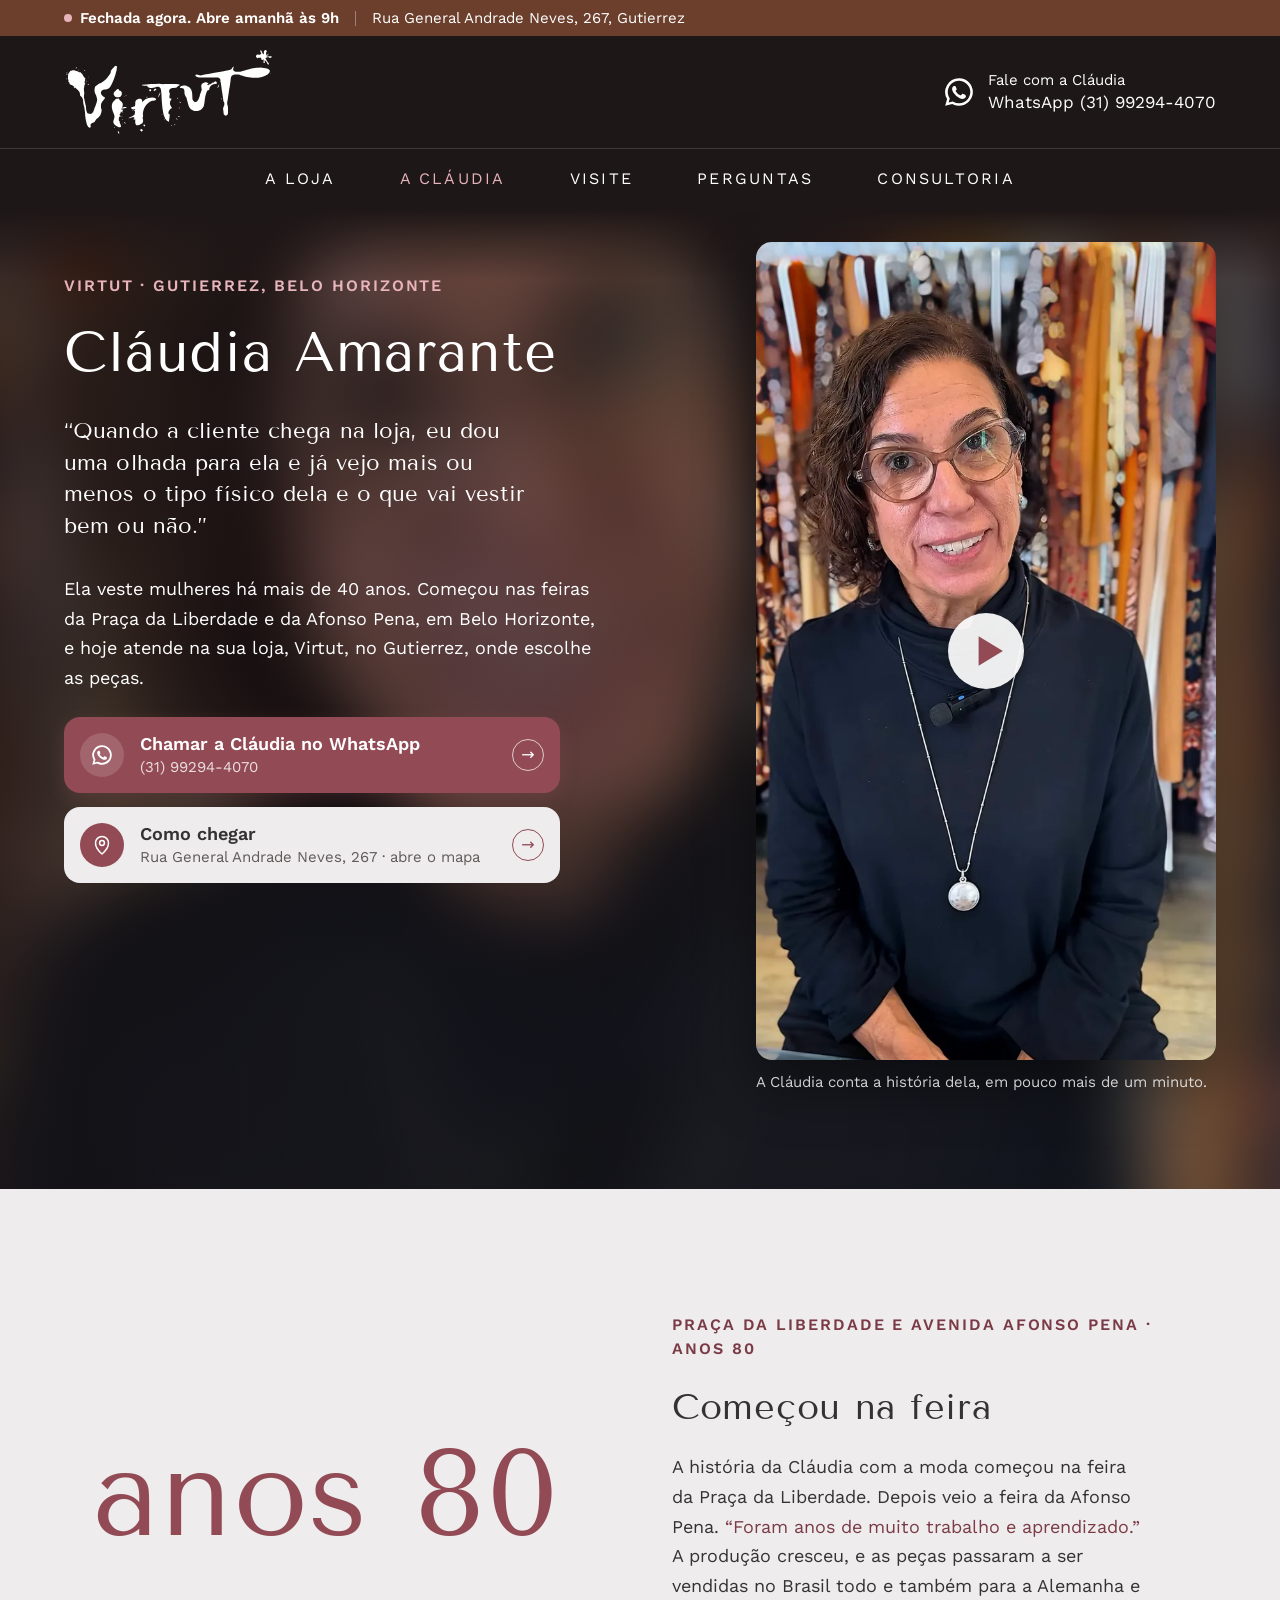
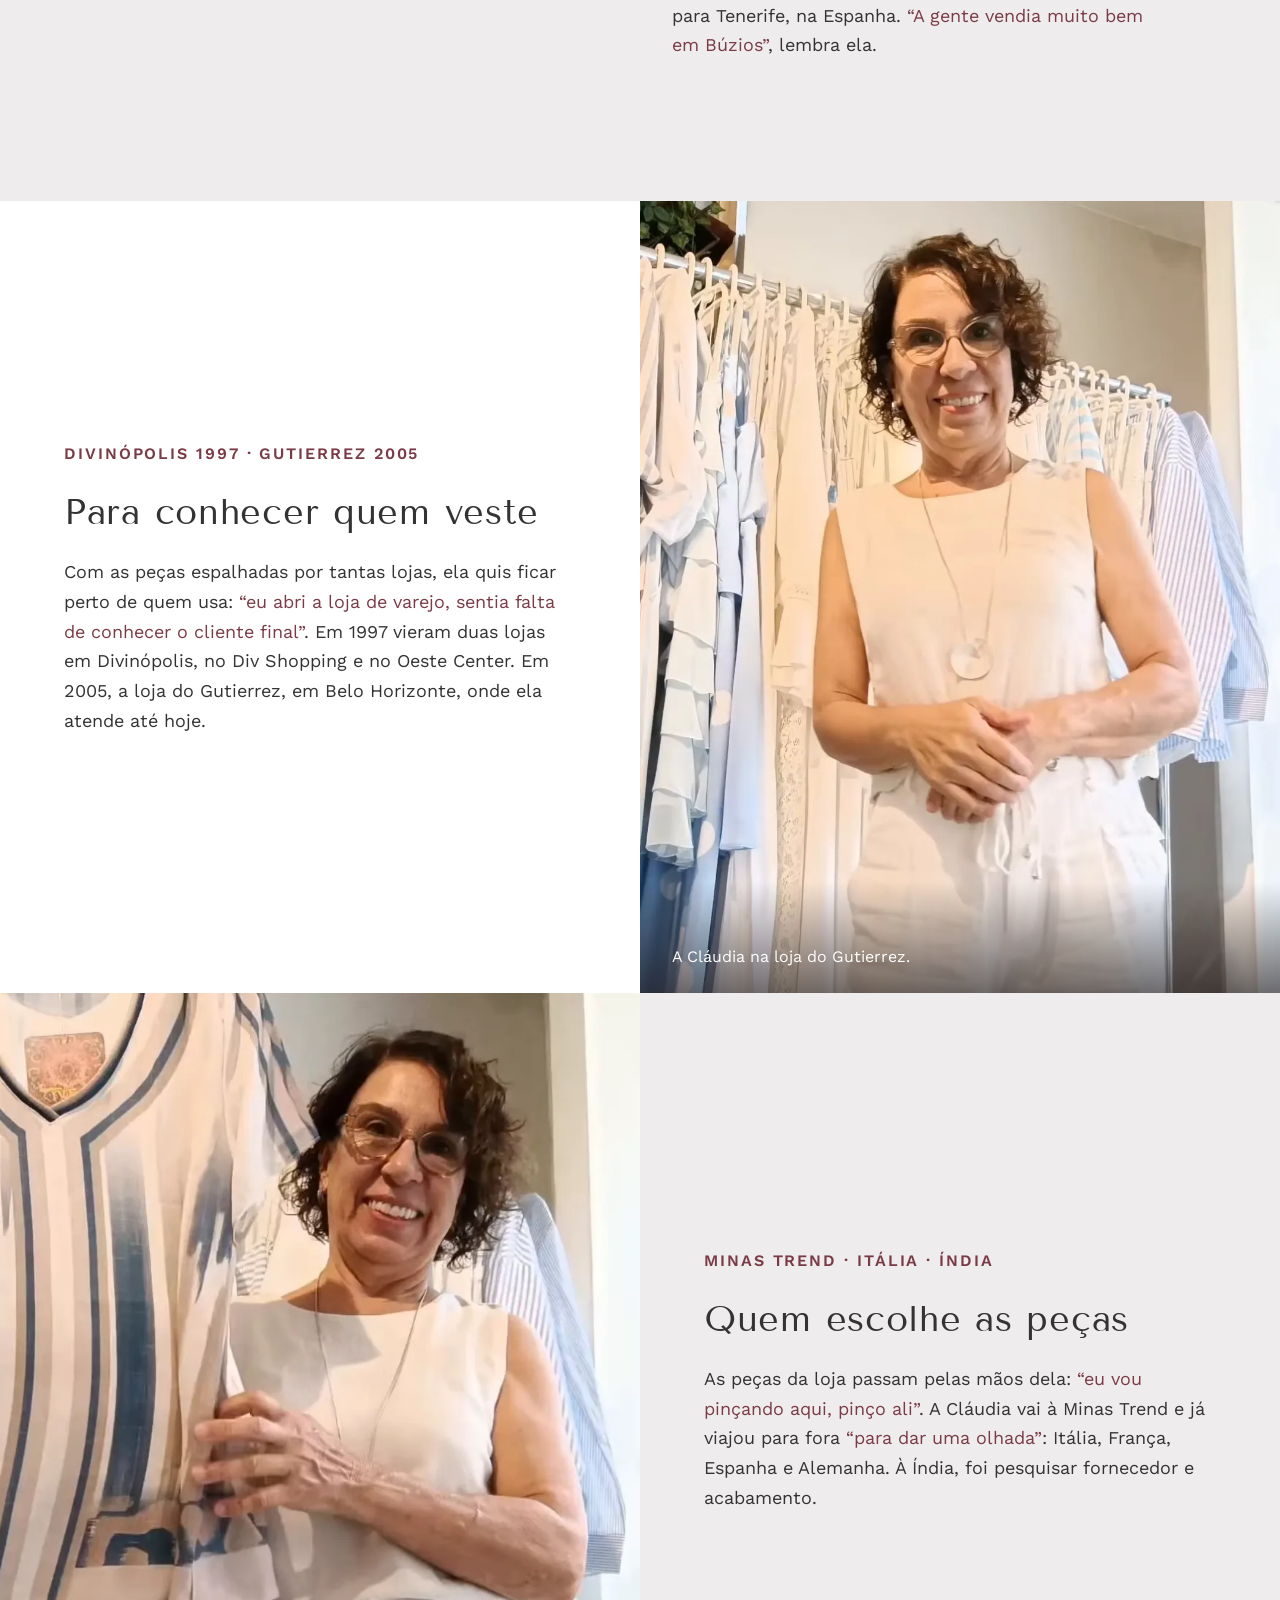
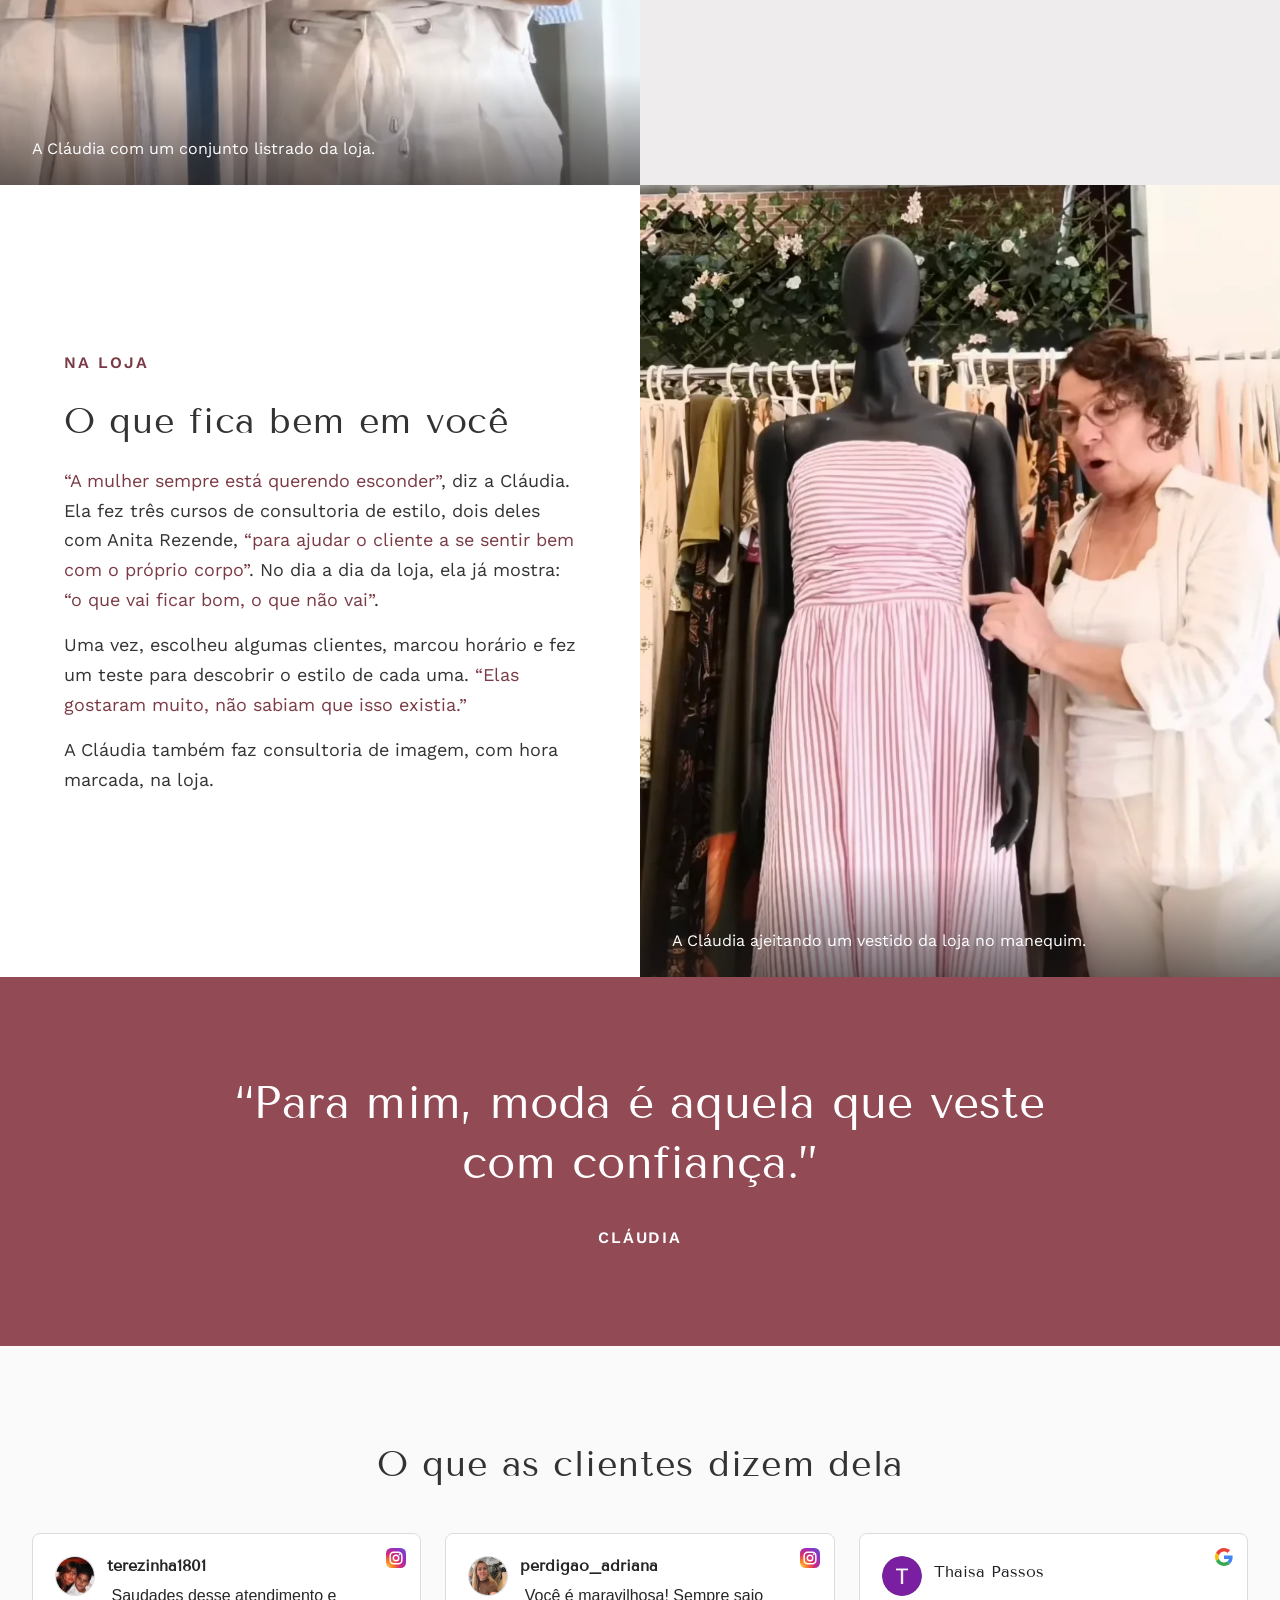
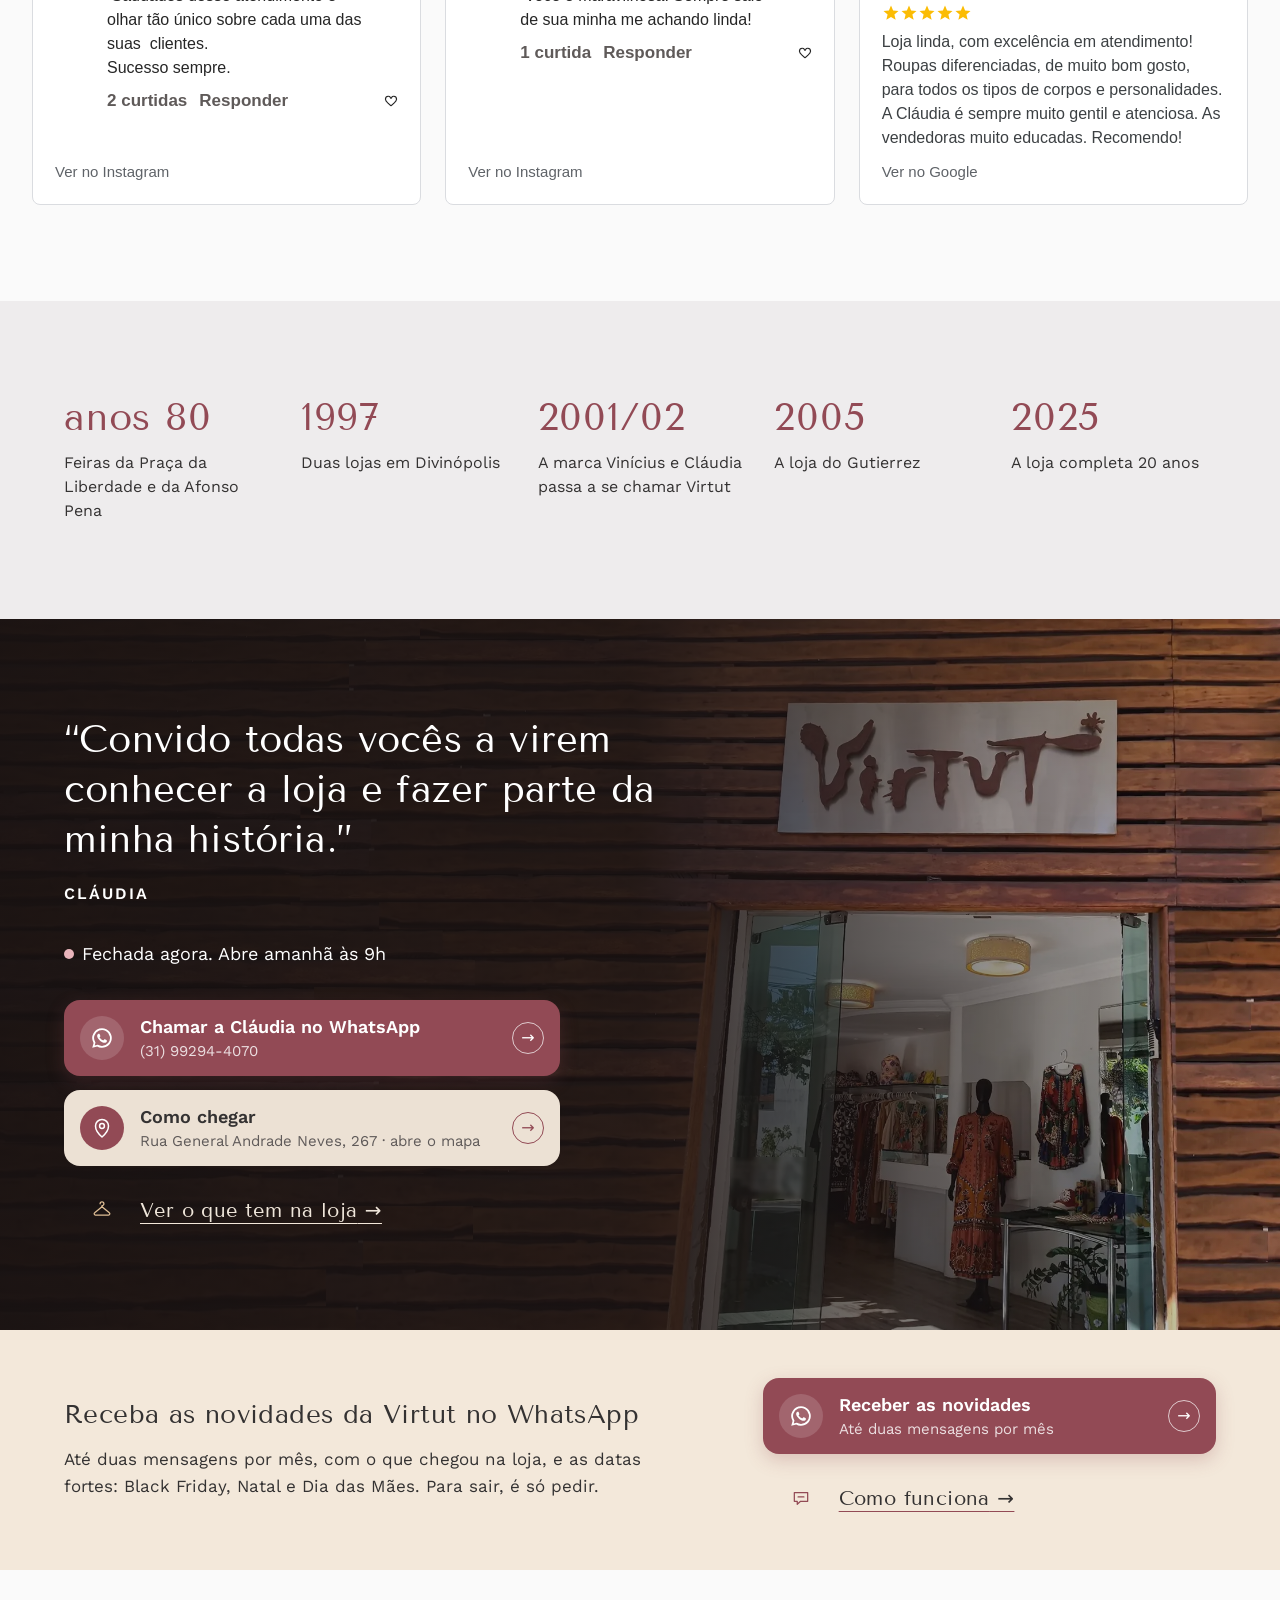
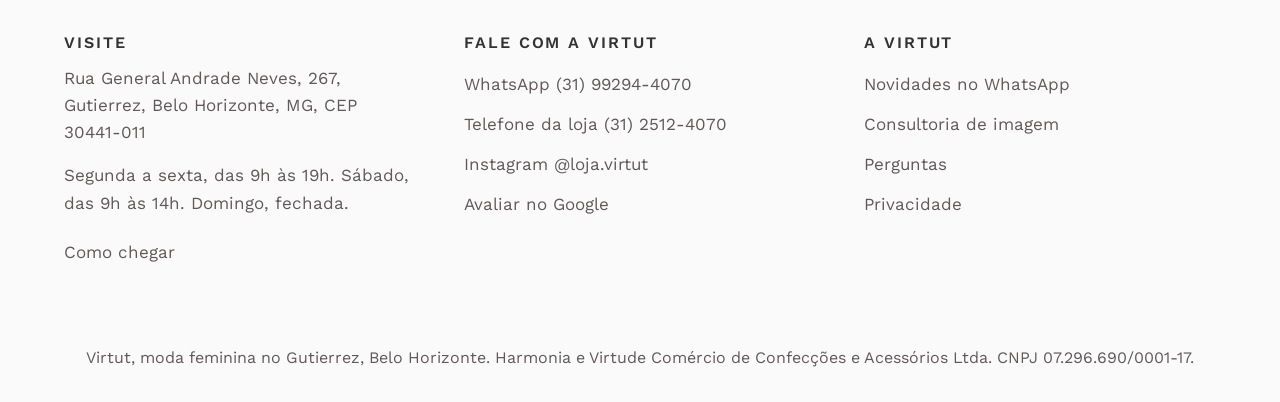
==== claudia/index.html @ 9cbf9e53 "Atualização do site 21/10/2026 14:57 fonte=ea2e5d0" ====
<!doctype html>
<html lang="pt-BR">
<head>
<meta charset="utf-8">
<meta name="viewport" content="width=device-width, initial-scale=1">
<title>Cláudia Amarante, moda e consultoria de estilo no Gutierrez, BH | Virtut</title>
<meta name="description" content="A trajetória da Cláudia Amarante: as feiras de rua de Belo Horizonte, as lojas abertas em Divinópolis em 1997 e a loja da Virtut no Gutierrez, em Belo Horizonte, desde 2005.">
<meta name="robots" content="noindex, nofollow">
<link rel="canonical" href="https://virtut.com.br/claudia/">
<meta property="og:type" content="website">
<meta property="og:locale" content="pt_BR">
<meta property="og:site_name" content="Virtut">
<meta property="og:title" content="Cláudia Amarante, moda e consultoria de estilo no Gutierrez, BH | Virtut">
<meta property="og:description" content="A trajetória da Cláudia Amarante: as feiras de rua de Belo Horizonte, as lojas abertas em Divinópolis em 1997 e a loja da Virtut no Gutierrez, em Belo Horizonte, desde 2005.">
<meta property="og:url" content="https://virtut.com.br/claudia/">
<meta property="og:image" content="https://virtut.com.br/assets/img/entrada-virtut-gutierrez-1200.webp">
<meta name="theme-color" content="#FFFFFF">
<link rel="icon" href="../assets/img/favicon.svg" type="image/svg+xml">
<link rel="preload" href="../assets/fontes/worksans-latin.woff2" as="font" type="font/woff2" crossorigin>
<link rel="preload" href="../assets/fontes/tenorsans-latin.woff2" as="font" type="font/woff2" crossorigin>
<link rel="stylesheet" href="../assets/css/fontes.css?v=4c5b93b5">
<link rel="stylesheet" href="../assets/css/site.css?v=7816d41f">
<script type="application/ld+json">
{
 "@context": "https://schema.org",
 "@graph": [
  {
   "@type": "ClothingStore",
   "@id": "https://virtut.com.br/#loja",
   "name": "Virtut",
   "url": "https://virtut.com.br/"
  },
  {
   "@type": "Person",
   "@id": "https://virtut.com.br/#claudia",
   "name": "Cláudia Amarante",
   "jobTitle": "Consultora de imagem",
   "worksFor": {
    "@id": "https://virtut.com.br/#loja"
   },
   "knowsAbout": [
    "moda feminina",
    "consultoria de imagem"
   ],
   "image": "https://virtut.com.br/assets/img/claudia-amarante-na-loja.webp",
   "sameAs": [
    "https://www.instagram.com/loja.virtut/"
   ],
   "url": "https://virtut.com.br/claudia/"
  }
 ]
}
</script>
</head>
<body data-pagina="claudia" class="topo-unico topo-escuro">
<header class="topo">
  <div class="topo-faixa"><div class="envolve topo-faixa-in"><span class="tf-status" data-aberta>Aberta agora</span><span class="tf-rua">Rua General Andrade Neves, 267, Gutierrez</span></div></div>
  <div class="envolve topo-linha">
    <a class="marca" href="../" aria-label="Virtut, página inicial"><img src="../assets/img/virtut-logo-preto.svg" alt="Virtut" width="210" height="70"></a>
    <a class="topo-contato" data-wa="Olá Cláudia, li a sua história no site e quero conhecer a Virtut." href="https://wa.me/5531992944070?text=Ol%C3%A1%20Cl%C3%A1udia%2C%20li%20a%20sua%20hist%C3%B3ria%20no%20site%20e%20quero%20conhecer%20a%20Virtut."><svg viewBox="0 0 32 32" aria-hidden="true"><path fill="currentColor" d="M16 3a13 13 0 0 0-11.2 19.6L3 29l6.6-1.7A13 13 0 1 0 16 3Zm0 23.6a10.6 10.6 0 0 1-5.4-1.5l-.4-.2-3.9 1 1-3.8-.2-.4A10.6 10.6 0 1 1 16 26.6Zm5.8-7.9c-.3-.2-1.9-.9-2.2-1s-.5-.2-.7.2-.8 1-1 1.2-.4.2-.7 0a8.7 8.7 0 0 1-4.3-3.8c-.3-.6.3-.5.9-1.6.1-.2 0-.4 0-.5l-1-2.4c-.3-.6-.5-.5-.7-.5h-.6a1.2 1.2 0 0 0-.9.4 3.6 3.6 0 0 0-1.1 2.7 6.3 6.3 0 0 0 1.3 3.3 14.4 14.4 0 0 0 5.5 4.9c2 .9 2.8 1 3.9.8a3.3 3.3 0 0 0 2.1-1.5 2.7 2.7 0 0 0 .2-1.5c-.1-.2-.3-.3-.6-.4Z"/></svg><span><small>Fale com a Cláudia</small><strong>WhatsApp (31) 99294-4070</strong></span></a>
    <button class="menu-botao" type="button" data-menu aria-expanded="false" aria-controls="menu"><span class="mb-icone" aria-hidden="true"></span><span class="mb-menu">Menu</span></button>
  </div>
  <nav class="nav" id="menu" aria-label="Principal">
    <ul>
      <li><a href="../loja/">A loja</a></li>
        <li><a href="../claudia/" aria-current="page">A Cláudia</a></li>
        <li><a href="../visite/">Visite</a></li>
        <li><a href="../perguntas/">Perguntas</a></li>
        <li><a href="../consultoria/">Consultoria</a></li>
    </ul>
  </nav>
</header>
<main id="conteudo">
<section class="abre abre-b abre-escura-video" style="--poster:url(../img/claudia-amarante-video-poster.webp)"><div class="envolve abre-b-grade">
  <div class="b-cab">
    <p class="rotulo">Virtut · Gutierrez, Belo Horizonte</p>
    <h1>Cláudia Amarante</h1>
    <blockquote class="cit"><p>“Quando a cliente chega na loja, eu dou uma olhada para ela e já vejo mais ou menos o tipo físico dela e o que vai vestir bem ou não.”</p></blockquote>
  </div>
  <figure class="b-video">
    <div class="b-vwrap"><video controls playsinline preload="none" poster="../assets/img/claudia-amarante-video-poster.webp" aria-label="A Cláudia conta a história dela">
      <source src="../assets/img/claudia-amarante-video.mp4" type="video/mp4">
    </video><button class="b-play" type="button" aria-label="Assistir ao vídeo"><svg viewBox="0 0 72 72" aria-hidden="true"><circle cx="36" cy="36" r="36" fill="#FFFFFF" fill-opacity=".92"/><path d="M29 22v28l23-14z" fill="#924A55"/></svg></button></div>
    <figcaption>A Cláudia conta a história dela, em pouco mais de um minuto.</figcaption>
  </figure>
  <div class="b-corpo">
    <p>Ela veste mulheres há mais de 40 anos. Começou nas feiras da Praça da Liberdade e da Afonso Pena, em Belo Horizonte, e hoje atende na sua loja, Virtut, no Gutierrez, onde escolhe as peças.</p>
    <div class="botoes"><a class="acao-1 so-notebook" data-wa="Olá Cláudia, li a sua história no site e quero conhecer a Virtut." href="https://wa.me/5531992944070?text=Ol%C3%A1%20Cl%C3%A1udia%2C%20li%20a%20sua%20hist%C3%B3ria%20no%20site%20e%20quero%20conhecer%20a%20Virtut."><span class="acao-ic"><svg class="ic-wa" width="24" height="24" viewBox="0 0 32 32" aria-hidden="true"><path fill="currentColor" d="M16 3a13 13 0 0 0-11.2 19.6L3 29l6.6-1.7A13 13 0 1 0 16 3Zm0 23.6a10.6 10.6 0 0 1-5.4-1.5l-.4-.2-3.9 1 1-3.8-.2-.4A10.6 10.6 0 1 1 16 26.6Zm5.8-7.9c-.3-.2-1.9-.9-2.2-1s-.5-.2-.7.2-.8 1-1 1.2-.4.2-.7 0a8.7 8.7 0 0 1-4.3-3.8c-.3-.6.3-.5.9-1.6.1-.2 0-.4 0-.5l-1-2.4c-.3-.6-.5-.5-.7-.5h-.6a1.2 1.2 0 0 0-.9.4 3.6 3.6 0 0 0-1.1 2.7 6.3 6.3 0 0 0 1.3 3.3 14.4 14.4 0 0 0 5.5 4.9c2 .9 2.8 1 3.9.8a3.3 3.3 0 0 0 2.1-1.5 2.7 2.7 0 0 0 .2-1.5c-.1-.2-.3-.3-.6-.4Z"/></svg></span><span class="acao-txt"><strong>Chamar a Cláudia no WhatsApp</strong><span>(31) 99294-4070</span></span><span class="acao-seta" aria-hidden="true">→</span></a><a class="acao-2 " href="https://www.google.com/maps/dir/?api=1&destination=Virtut%2C%20Rua%20General%20Andrade%20Neves%2C%20267%2C%20Gutierrez%2C%20Belo%20Horizonte&destination_place_id=ChIJEZ4xlXKXpgARcglzFDddNpg" data-rota><span class="acao-ic"><svg viewBox="0 0 24 24" width="24" height="24" fill="none" stroke="currentColor" stroke-width="1.5" stroke-linecap="round" stroke-linejoin="round" aria-hidden="true"><path d="M12 21s-6.5-5.6-6.5-11a6.5 6.5 0 0 1 13 0c0 5.4-6.5 11-6.5 11z"/><circle cx="12" cy="10" r="2.4"/></svg></span><span class="acao-txt"><strong>Como chegar</strong><span>Rua General Andrade Neves, 267 · abre o mapa</span></span><span class="acao-seta" aria-hidden="true">→</span></a></div>
  </div>
</div></section>
<section class="feira" aria-labelledby="feira-t"><div class="feira-in">
  <p class="feira-anos" aria-hidden="true">anos 80</p>
  <div class="cap-in"><p class="rotulo">Praça da Liberdade e Avenida Afonso Pena · anos 80</p><h2 id="feira-t">Começou na feira</h2><p>A história da Cláudia com a moda começou na feira da Praça da Liberdade. Depois veio a feira da Afonso Pena. <em>“Foram anos de muito trabalho e aprendizado.”</em> A produção cresceu, e as peças passaram a ser vendidas no Brasil todo e também para a Alemanha e para Tenerife, na Espanha. <em>“A gente vendia muito bem em Búzios”</em>, lembra ela.</p></div>
</div></section>
<section class="cap cap-dir f-branco" aria-label="Para conhecer quem veste"><figure class="foto "><img src="../assets/img/claudia-amarante-na-loja.webp" alt="A Cláudia, de regata e calça de linho brancas, sorrindo entre as araras da loja" width="1080" height="1350" loading="lazy"><figcaption>A Cláudia na loja do Gutierrez.</figcaption></figure><div class="cap-txt"><div class="cap-in"><p class="rotulo">Divinópolis 1997 · Gutierrez 2005</p><h2>Para conhecer quem veste</h2><p>Com as peças espalhadas por tantas lojas, ela quis ficar perto de quem usa: <em>“eu abri a loja de varejo, sentia falta de conhecer o cliente final”</em>. Em 1997 vieram duas lojas em Divinópolis, no Div Shopping e no Oeste Center. Em 2005, a loja do Gutierrez, em Belo Horizonte, onde ela atende até hoje.</p></div></div></section>
<section class="cap cap-esq f-linho" aria-label="Quem escolhe as peças"><figure class="foto "><img src="../assets/img/claudia-amarante-pecas.webp" alt="A Cláudia ao lado de um conjunto listrado azul e branco da loja" width="1080" height="1350" loading="lazy"><figcaption>A Cláudia com um conjunto listrado da loja.</figcaption></figure><div class="cap-txt"><div class="cap-in"><p class="rotulo">Minas Trend · Itália · Índia</p><h2>Quem escolhe as peças</h2><p>As peças da loja passam pelas mãos dela: <em>“eu vou pinçando aqui, pinço ali”</em>. A Cláudia vai à Minas Trend e já viajou para fora <em>“para dar uma olhada”</em>: Itália, França, Espanha e Alemanha. À Índia, foi pesquisar fornecedor e acabamento.</p></div></div></section>
<section class="cap cap-dir f-branco" aria-label="O que fica bem em você"><figure class="foto "><img src="../assets/img/claudia-amarante-maos-vestido.webp" alt="A Cláudia ajeitando um vestido listrado rosa e branco em um manequim preto" width="1080" height="1350" loading="lazy"><figcaption>A Cláudia ajeitando um vestido da loja no manequim.</figcaption></figure>
  <div class="cap-txt"><div class="cap-in"><p class="rotulo">Na loja</p><h2>O que fica bem em você</h2><p><em>“A mulher sempre está querendo esconder”</em>, diz a Cláudia. Ela fez três cursos de consultoria de estilo, dois deles com Anita Rezende, <em>“para ajudar o cliente a se sentir bem com o próprio corpo”</em>. No dia a dia da loja, ela já mostra: <em>“o que vai ficar bom, o que não vai”</em>.</p><p>Uma vez, escolheu algumas clientes, marcou horário e fez um teste para descobrir o estilo de cada uma. <em>“Elas gostaram muito, não sabiam que isso existia.”</em></p><p>A Cláudia também faz consultoria de imagem, com hora marcada, na loja.</p></div></div></section>
<section class="respiro" aria-label="Citação da Cláudia"><blockquote><p>“Para mim, moda é aquela que veste com confiança.”</p><cite>Cláudia</cite></blockquote></section>
<section class="clientes" aria-labelledby="cli-t"><div class="envolve"><h2 id="cli-t">O que as clientes dizem dela</h2><div class="cartoes3"><article class="cartao-ig"><svg class="ig-logo" viewBox="0 0 24 24" aria-hidden="true"><defs><radialGradient id="ig-grad" gradientUnits="userSpaceOnUse" cx="0" cy="24" r="34"><stop offset="0" stop-color="#feda75"/><stop offset=".25" stop-color="#fa7e1e"/><stop offset=".5" stop-color="#d62976"/><stop offset=".75" stop-color="#962fbf"/><stop offset="1" stop-color="#4f5bd5"/></radialGradient></defs><rect width="24" height="24" rx="6.5" fill="url(#ig-grad)"/><g fill="none" stroke="#fff" stroke-width="1.8"><rect x="5" y="5" width="14" height="14" rx="4.2"/><circle cx="12" cy="12" r="3.3"/></g><circle cx="16.4" cy="7.6" r="1.05" fill="#fff"/></svg><div class="ig-linha"><img class="ig-avatar" src="../assets/img/comentarios/terezinha1801.webp" alt="" width="32" height="32" loading="lazy"><div class="ig-corpo"><p class="ig-texto"><strong>terezinha1801</strong> Saudades desse atendimento e olhar tão único sobre cada uma das suas  clientes.
Sucesso sempre.</p><p class="ig-acoes"><span>2 curtidas</span><span>Responder</span><svg class="ig-coracao" viewBox="0 0 24 24" aria-hidden="true" fill="none" stroke="#262626" stroke-width="2"><path d="M16.792 3.904A4.989 4.989 0 0 1 21.5 9.122c0 3.072-2.652 4.959-5.197 7.222-2.512 2.243-3.865 3.469-4.303 3.652-.438-.183-1.791-1.409-4.303-3.652C5.152 14.08 2.5 12.193 2.5 9.122a4.989 4.989 0 0 1 4.708-5.218 4.21 4.21 0 0 1 3.675 1.941c.84 1.175.98 1.763 1.12 1.763s.278-.588 1.11-1.766a4.17 4.17 0 0 1 3.679-1.938Z"/></svg></p></div></div><a class="ver-instagram" href="https://www.instagram.com/p/DOljWy3ACSh/" target="_blank" rel="noopener">Ver no Instagram</a></article><article class="cartao-ig"><svg class="ig-logo" viewBox="0 0 24 24" aria-hidden="true"><defs><radialGradient id="ig-grad" gradientUnits="userSpaceOnUse" cx="0" cy="24" r="34"><stop offset="0" stop-color="#feda75"/><stop offset=".25" stop-color="#fa7e1e"/><stop offset=".5" stop-color="#d62976"/><stop offset=".75" stop-color="#962fbf"/><stop offset="1" stop-color="#4f5bd5"/></radialGradient></defs><rect width="24" height="24" rx="6.5" fill="url(#ig-grad)"/><g fill="none" stroke="#fff" stroke-width="1.8"><rect x="5" y="5" width="14" height="14" rx="4.2"/><circle cx="12" cy="12" r="3.3"/></g><circle cx="16.4" cy="7.6" r="1.05" fill="#fff"/></svg><div class="ig-linha"><img class="ig-avatar" src="../assets/img/comentarios/perdigao_adriana.webp" alt="" width="32" height="32" loading="lazy"><div class="ig-corpo"><p class="ig-texto"><strong>perdigao_adriana</strong> Você é maravilhosa! Sempre saio de sua minha me achando linda!</p><p class="ig-acoes"><span>1 curtida</span><span>Responder</span><svg class="ig-coracao" viewBox="0 0 24 24" aria-hidden="true" fill="none" stroke="#262626" stroke-width="2"><path d="M16.792 3.904A4.989 4.989 0 0 1 21.5 9.122c0 3.072-2.652 4.959-5.197 7.222-2.512 2.243-3.865 3.469-4.303 3.652-.438-.183-1.791-1.409-4.303-3.652C5.152 14.08 2.5 12.193 2.5 9.122a4.989 4.989 0 0 1 4.708-5.218 4.21 4.21 0 0 1 3.675 1.941c.84 1.175.98 1.763 1.12 1.763s.278-.588 1.11-1.766a4.17 4.17 0 0 1 3.679-1.938Z"/></svg></p></div></div><a class="ver-instagram" href="https://www.instagram.com/p/DKCX8OyA_L6/" target="_blank" rel="noopener">Ver no Instagram</a></article><article class="cartao-google"><header><img class="avatar" src="../assets/img/avaliacoes/thaisa-passos.webp" alt="" width="40" height="40" loading="lazy"><strong>Thaisa Passos</strong><svg class="g-logo" viewBox="0 0 48 48" aria-hidden="true"><path fill="#EA4335" d="M24 9.5c3.54 0 6.71 1.22 9.21 3.6l6.85-6.85C35.9 2.38 30.47 0 24 0 14.62 0 6.51 5.38 2.56 13.22l7.98 6.19C12.43 13.72 17.74 9.5 24 9.5z"/><path fill="#4285F4" d="M46.98 24.55c0-1.57-.15-3.09-.38-4.55H24v9.02h12.94c-.58 2.96-2.26 5.48-4.78 7.18l7.73 6c4.51-4.18 7.09-10.36 7.09-17.65z"/><path fill="#FBBC05" d="M10.53 28.59c-.48-1.45-.76-2.99-.76-4.59s.27-3.14.76-4.59l-7.98-6.19C.92 16.46 0 20.12 0 24c0 3.88.92 7.54 2.56 10.78l7.97-6.19z"/><path fill="#34A853" d="M24 48c6.48 0 11.93-2.13 15.89-5.81l-7.73-6c-2.15 1.45-4.92 2.3-8.16 2.3-6.26 0-11.57-4.22-13.47-9.91l-7.98 6.19C6.51 42.62 14.62 48 24 48z"/></svg></header><span class="estrelas" role="img" aria-label="5 estrelas"><span class="estrela"><svg viewBox="0 0 24 24" aria-hidden="true"><path d="M12 17.27 18.18 21l-1.64-7.03L22 9.24l-7.19-.61L12 2 9.19 8.63 2 9.24l5.46 4.73L5.82 21z"/></svg></span><span class="estrela"><svg viewBox="0 0 24 24" aria-hidden="true"><path d="M12 17.27 18.18 21l-1.64-7.03L22 9.24l-7.19-.61L12 2 9.19 8.63 2 9.24l5.46 4.73L5.82 21z"/></svg></span><span class="estrela"><svg viewBox="0 0 24 24" aria-hidden="true"><path d="M12 17.27 18.18 21l-1.64-7.03L22 9.24l-7.19-.61L12 2 9.19 8.63 2 9.24l5.46 4.73L5.82 21z"/></svg></span><span class="estrela"><svg viewBox="0 0 24 24" aria-hidden="true"><path d="M12 17.27 18.18 21l-1.64-7.03L22 9.24l-7.19-.61L12 2 9.19 8.63 2 9.24l5.46 4.73L5.82 21z"/></svg></span><span class="estrela"><svg viewBox="0 0 24 24" aria-hidden="true"><path d="M12 17.27 18.18 21l-1.64-7.03L22 9.24l-7.19-.61L12 2 9.19 8.63 2 9.24l5.46 4.73L5.82 21z"/></svg></span></span><p class="aval-texto">Loja linda, com excelência em atendimento!  Roupas diferenciadas, de muito bom gosto, para todos os tipos de corpos e personalidades. A Cláudia é sempre muito gentil e atenciosa. As vendedoras muito educadas. Recomendo!</p><a class="ver-google" href="https://maps.google.com/?cid=10968056433655089522">Ver no Google</a></article></div></div></section>
<section class="datas-sec" aria-label="Datas da trajetória"><div class="envolve"><ol class="datas"><li><span class="ano">anos 80</span><p>Feiras da Praça da Liberdade e da Afonso Pena</p></li><li><span class="ano">1997</span><p>Duas lojas em Divinópolis</p></li><li><span class="ano">2001/02</span><p>A marca Vinícius e Cláudia passa a se chamar Virtut</p></li><li><span class="ano">2005</span><p>A loja do Gutierrez</p></li><li><span class="ano">2025</span><p>A loja completa 20 anos</p></li></ol></div></section>
<section class="convite" aria-label="Convite"><div class="convite-in envolve"><blockquote><p>“Convido todas vocês a virem conhecer a loja e fazer parte da minha história.”</p><cite>Cláudia</cite></blockquote><p class="aberta conv-aberta" data-aberta></p><div class="acoes"><a class="acao-1 " data-wa="Olá Cláudia, li a sua história no site e quero conhecer a Virtut." href="https://wa.me/5531992944070?text=Ol%C3%A1%20Cl%C3%A1udia%2C%20li%20a%20sua%20hist%C3%B3ria%20no%20site%20e%20quero%20conhecer%20a%20Virtut."><span class="acao-ic"><svg class="ic-wa" width="24" height="24" viewBox="0 0 32 32" aria-hidden="true"><path fill="currentColor" d="M16 3a13 13 0 0 0-11.2 19.6L3 29l6.6-1.7A13 13 0 1 0 16 3Zm0 23.6a10.6 10.6 0 0 1-5.4-1.5l-.4-.2-3.9 1 1-3.8-.2-.4A10.6 10.6 0 1 1 16 26.6Zm5.8-7.9c-.3-.2-1.9-.9-2.2-1s-.5-.2-.7.2-.8 1-1 1.2-.4.2-.7 0a8.7 8.7 0 0 1-4.3-3.8c-.3-.6.3-.5.9-1.6.1-.2 0-.4 0-.5l-1-2.4c-.3-.6-.5-.5-.7-.5h-.6a1.2 1.2 0 0 0-.9.4 3.6 3.6 0 0 0-1.1 2.7 6.3 6.3 0 0 0 1.3 3.3 14.4 14.4 0 0 0 5.5 4.9c2 .9 2.8 1 3.9.8a3.3 3.3 0 0 0 2.1-1.5 2.7 2.7 0 0 0 .2-1.5c-.1-.2-.3-.3-.6-.4Z"/></svg></span><span class="acao-txt"><strong>Chamar a Cláudia no WhatsApp</strong><span>(31) 99294-4070</span></span><span class="acao-seta" aria-hidden="true">→</span></a><a class="acao-2 " href="https://www.google.com/maps/dir/?api=1&destination=Virtut%2C%20Rua%20General%20Andrade%20Neves%2C%20267%2C%20Gutierrez%2C%20Belo%20Horizonte&destination_place_id=ChIJEZ4xlXKXpgARcglzFDddNpg" data-rota><span class="acao-ic"><svg viewBox="0 0 24 24" width="24" height="24" fill="none" stroke="currentColor" stroke-width="1.5" stroke-linecap="round" stroke-linejoin="round" aria-hidden="true"><path d="M12 21s-6.5-5.6-6.5-11a6.5 6.5 0 0 1 13 0c0 5.4-6.5 11-6.5 11z"/><circle cx="12" cy="10" r="2.4"/></svg></span><span class="acao-txt"><strong>Como chegar</strong><span>Rua General Andrade Neves, 267 · abre o mapa</span></span><span class="acao-seta" aria-hidden="true">→</span></a></div><p class="acao-3-linha"><a class="acao-3" href="../loja/"><span class="acao-ic"><svg viewBox="0 0 24 24" width="20" height="20" fill="none" stroke="currentColor" stroke-width="1.5" stroke-linecap="round" stroke-linejoin="round" aria-hidden="true"><path d="M12 8V6.8a2.3 2.3 0 1 0-2.3-2.3"/><path d="M12 8 3.2 15.3a1.5 1.5 0 0 0 .95 2.7h15.7a1.5 1.5 0 0 0 .95-2.7z"/></svg></span><span class="acao-txt"><span class="acao-3-t">Ver o que tem na loja<span class="seta" aria-hidden="true"> →</span></span></span></a></p></div></section>
<script>(function(){
/* vídeo da abertura: a capa grande abre o vídeo no tamanho original, numa tela escura por cima da página (Esc, X ou clique fora fecham) */
var w=document.querySelector('.abre-escura-video .b-vwrap'),v=w&&w.querySelector('video'),b=w&&w.querySelector('.b-play');if(!w||!v||!b)return;
var cx=document.createElement('div');cx.className='vid-caixa';cx.setAttribute('role','dialog');cx.setAttribute('aria-modal','true');cx.setAttribute('aria-label','Vídeo: a Cláudia conta a história dela');cx.hidden=true;
cx.innerHTML='<button class="vid-fechar" type="button" aria-label="Fechar o vídeo">×</button><div class="vid-palco"></div>';document.body.appendChild(cx);
var palco=cx.querySelector('.vid-palco'),lugar=document.createComment('video');
function abre(){v.parentNode.insertBefore(lugar,v);palco.appendChild(v);cx.hidden=false;document.documentElement.classList.add('vid-aberto');v.controls=true;v.play();cx.querySelector('.vid-fechar').focus();}
function fecha(){v.pause();lugar.parentNode.insertBefore(v,lugar);lugar.remove();cx.hidden=true;document.documentElement.classList.remove('vid-aberto');b.focus();}
v.controls=false;b.addEventListener('click',abre);v.addEventListener('click',function(){if(cx.hidden)abre();});
cx.addEventListener('click',function(e){if(e.target===cx||e.target.classList.contains('vid-fechar'))fecha();});
document.addEventListener('keydown',function(e){if(e.key==='Escape'&&!cx.hidden)fecha();});
})();</script>

</main>
<section class="bloco novidades-bloco" aria-labelledby="novidades-titulo">
  <div class="envolve">
    <div>
      <h2 id="novidades-titulo">Receba as novidades da Virtut no WhatsApp</h2>
      <p>Até duas mensagens por mês, com o que chegou na loja, e as datas fortes: Black Friday, Natal e Dia das Mães. Para sair, é só pedir.</p>
    </div>
    <div class="acoes">
      <a class="acao-1" data-wa="Quero receber as novidades da Virtut." href="https://wa.me/5531992944070?text=Quero%20receber%20as%20novidades%20da%20Virtut." data-evento="vt_novidades"><span class="acao-ic"><svg class="ic-wa" width="24" height="24" viewBox="0 0 32 32" aria-hidden="true"><path fill="currentColor" d="M16 3a13 13 0 0 0-11.2 19.6L3 29l6.6-1.7A13 13 0 1 0 16 3Zm0 23.6a10.6 10.6 0 0 1-5.4-1.5l-.4-.2-3.9 1 1-3.8-.2-.4A10.6 10.6 0 1 1 16 26.6Zm5.8-7.9c-.3-.2-1.9-.9-2.2-1s-.5-.2-.7.2-.8 1-1 1.2-.4.2-.7 0a8.7 8.7 0 0 1-4.3-3.8c-.3-.6.3-.5.9-1.6.1-.2 0-.4 0-.5l-1-2.4c-.3-.6-.5-.5-.7-.5h-.6a1.2 1.2 0 0 0-.9.4 3.6 3.6 0 0 0-1.1 2.7 6.3 6.3 0 0 0 1.3 3.3 14.4 14.4 0 0 0 5.5 4.9c2 .9 2.8 1 3.9.8a3.3 3.3 0 0 0 2.1-1.5 2.7 2.7 0 0 0 .2-1.5c-.1-.2-.3-.3-.6-.4Z"/></svg></span><span class="acao-txt"><strong>Receber as novidades</strong><span>Até duas mensagens por mês</span></span><span class="acao-seta" aria-hidden="true">→</span></a>
      <a class="acao-3" href="../novidades/"><span class="acao-ic"><svg viewBox="0 0 24 24" width="20" height="20" fill="none" stroke="currentColor" stroke-width="1.5" stroke-linecap="round" stroke-linejoin="round" aria-hidden="true"><path d="M4 5.5h16V16H11.5L7.5 19.5V16H4z"/><path d="M8.5 10.7h7"/></svg></span><span class="acao-txt"><span class="acao-3-t">Como funciona<span class="seta" aria-hidden="true"> →</span></span></span></a>
    </div>
  </div>
</section>
<footer class="rodape">
  <div class="envolve">
    <div class="rodape-grade">
      <div>
        <h2>Visite</h2>
        <address><p>Rua General Andrade Neves, 267, Gutierrez, Belo Horizonte, MG, CEP 30441-011</p></address>
        <p>Segunda a sexta, das 9h às 19h. Sábado, das 9h às 14h. Domingo, fechada.</p>
        <ul><li><a href="https://www.google.com/maps/dir/?api=1&destination=Virtut%2C%20Rua%20General%20Andrade%20Neves%2C%20267%2C%20Gutierrez%2C%20Belo%20Horizonte&destination_place_id=ChIJEZ4xlXKXpgARcglzFDddNpg" data-rota>Como chegar</a></li></ul>
      </div>
      <div>
        <h2>Fale com a Virtut</h2>
        <ul>
          <li><a data-wa="Olá Cláudia, li a sua história no site e quero conhecer a Virtut." href="https://wa.me/5531992944070?text=Ol%C3%A1%20Cl%C3%A1udia%2C%20li%20a%20sua%20hist%C3%B3ria%20no%20site%20e%20quero%20conhecer%20a%20Virtut.">WhatsApp (31) 99294-4070</a></li>
          <li><a href="tel:+553125124070">Telefone da loja (31) 2512-4070</a></li>
          <li><a href="https://www.instagram.com/loja.virtut/" data-instagram>Instagram @loja.virtut</a></li>
          <li><a href="https://search.google.com/local/writereview?placeid=ChIJEZ4xlXKXpgARcglzFDddNpg" data-avaliar>Avaliar no Google</a></li>
        </ul>
      </div>
      <div>
        <h2>A Virtut</h2>
        <ul>
          <li><a href="../novidades/">Novidades no WhatsApp</a></li>
          <li><a href="../consultoria/">Consultoria de imagem</a></li>
          <li><a href="../perguntas/">Perguntas</a></li>
          <li><a href="../privacidade/">Privacidade</a></li>
        </ul>
      </div>
    </div>
    <div class="rodape-base">
      <p>Virtut, moda feminina no Gutierrez, Belo Horizonte. Harmonia e Virtude Comércio de Confecções e Acessórios Ltda. CNPJ 07.296.690/0001-17.</p>
    </div>
  </div>
</footer>
<div class="barra-wa"><a class="acao-1 acao-barra" data-wa="Olá Cláudia, li a sua história no site e quero conhecer a Virtut." href="https://wa.me/5531992944070?text=Ol%C3%A1%20Cl%C3%A1udia%2C%20li%20a%20sua%20hist%C3%B3ria%20no%20site%20e%20quero%20conhecer%20a%20Virtut."><span class="acao-ic"><svg class="ic-wa" width="24" height="24" viewBox="0 0 32 32" aria-hidden="true"><path fill="currentColor" d="M16 3a13 13 0 0 0-11.2 19.6L3 29l6.6-1.7A13 13 0 1 0 16 3Zm0 23.6a10.6 10.6 0 0 1-5.4-1.5l-.4-.2-3.9 1 1-3.8-.2-.4A10.6 10.6 0 1 1 16 26.6Zm5.8-7.9c-.3-.2-1.9-.9-2.2-1s-.5-.2-.7.2-.8 1-1 1.2-.4.2-.7 0a8.7 8.7 0 0 1-4.3-3.8c-.3-.6.3-.5.9-1.6.1-.2 0-.4 0-.5l-1-2.4c-.3-.6-.5-.5-.7-.5h-.6a1.2 1.2 0 0 0-.9.4 3.6 3.6 0 0 0-1.1 2.7 6.3 6.3 0 0 0 1.3 3.3 14.4 14.4 0 0 0 5.5 4.9c2 .9 2.8 1 3.9.8a3.3 3.3 0 0 0 2.1-1.5 2.7 2.7 0 0 0 .2-1.5c-.1-.2-.3-.3-.6-.4Z"/></svg></span><span class="acao-txt"><strong>Chamar a Cláudia no WhatsApp</strong></span></a></div>
<script src="../assets/js/config.js?v=cff577c7"></script>
<script src="../assets/js/site.js?v=fb96781f" defer></script>
</body>
</html>
---- assets/css/fontes.css ----
@font-face{font-family:"Work Sans";font-style:normal;font-weight:100 900;font-display:swap;src:url(../fontes/worksans-latin.woff2) format("woff2");unicode-range:U+0000-00FF,U+0131,U+0152-0153,U+02BB-02BC,U+02C6,U+02DA,U+02DC,U+2000-206F,U+20AC,U+2122,U+2191,U+2193,U+2212,U+2215,U+FEFF,U+FFFD}
@font-face{font-family:"Work Sans";font-style:normal;font-weight:100 900;font-display:swap;src:url(../fontes/worksans-latin-ext.woff2) format("woff2");unicode-range:U+0100-02AF,U+0304,U+0308,U+0329,U+1E00-1E9F,U+1EF2-1EFF,U+2020,U+20A0-20AB,U+20AD-20C0,U+2113,U+2C60-2C7F,U+A720-A7FF}
@font-face{font-family:"Tenor Sans";font-style:normal;font-weight:400;font-display:swap;src:url(../fontes/tenorsans-latin.woff2) format("woff2");unicode-range:U+0000-00FF,U+0131,U+0152-0153,U+02BB-02BC,U+02C6,U+02DA,U+02DC,U+2000-206F,U+20AC,U+2122,U+2191,U+2193,U+2212,U+2215,U+FEFF,U+FFFD}
@font-face{font-family:"Tenor Sans";font-style:normal;font-weight:400;font-display:swap;src:url(../fontes/tenorsans-latin-ext.woff2) format("woff2");unicode-range:U+0100-02AF,U+0304,U+0308,U+0329,U+1E00-1E9F,U+1EF2-1EFF,U+2020,U+20A0-20AB,U+20AD-20C0,U+2113,U+2C60-2C7F,U+A720-A7FF}
---- assets/css/site.css ----
:root{
  --fundo:#FFFFFF;
  --areia:#EEECED;
  --rodape:#FAFAFA;
  --texto:#343232;
  --texto-2:#5F5A59;
  --linha:#E3E0DE;
  --bege:#E0BF96;
  --bege-claro:#F3E8DA;
  --vinho:#924A55;
  --vinho-escuro:#7A3B46;
  --ocre:#94672A;

  --f-titulo:"Tenor Sans","Work Sans",system-ui,sans-serif;
  --f-corpo:"Work Sans",system-ui,"Segoe UI",sans-serif;

  --t-0:1rem; --t-1:1.25rem; --t-2:1.563rem; --t-3:1.953rem; --t-4:2.441rem; --t-5:3.052rem;
  --s-1:4px; --s-2:8px; --s-3:12px; --s-4:16px; --s-5:24px;
  --s-6:32px; --s-7:48px; --s-8:64px; --s-9:96px;

  --largura:1440px;
  --texto-max:66ch;
  --barra-wa:72px;
  --espaco-titulo:.18em;
}

*,*::before,*::after{box-sizing:border-box}
html{-webkit-text-size-adjust:100%}
body{margin:0;background:var(--fundo);color:var(--texto);font-family:var(--f-corpo);font-weight:400;font-size:1.125rem;line-height:1.6}
@media (min-width:900px){body{font-size:1.0625rem}}
img{max-width:100%;height:auto;display:block}
a{color:var(--texto);text-underline-offset:3px;text-decoration-thickness:1px}
a:hover{color:var(--vinho)}
:focus-visible{outline:2px solid var(--vinho);outline-offset:3px}
p{margin:0 0 var(--s-4);max-width:var(--texto-max)}
.discreto{color:var(--texto-2)}
.pequeno{font-size:1rem}


h1,h2,h3{font-family:var(--f-titulo);font-weight:400;line-height:1.15;margin:0 0 var(--s-4);text-transform:none;letter-spacing:.015em}
h1{font-size:clamp(2.2rem,8vw,2.9rem)}
h2{font-size:clamp(1.75rem,6vw,2.1rem)}
h3{font-family:var(--f-titulo);font-weight:400;font-size:1.375rem;letter-spacing:.015em}
@media (min-width:900px){h1{font-size:clamp(2.7rem,4.4vw,4.3rem)}h2{font-size:clamp(1.9rem,2.8vw,2.6rem)}h3{font-size:1.5rem}}
.titulo-secao{text-align:center;margin-bottom:var(--s-7)}
.sub-secao{margin:calc(-1 * var(--s-6)) auto var(--s-7);text-align:center;color:var(--texto-2)}

.envolve{width:100%;max-width:var(--largura);margin:0 auto;padding:0 var(--s-4)}
@media (min-width:900px){.envolve{padding:0 var(--s-6)}}
@media (min-width:1200px){.envolve{padding:0 var(--s-8)}}
.bloco{padding:var(--s-8) 0}
@media (min-width:900px){.bloco{padding:var(--s-9) 0}}
.sobre-areia{background:var(--areia)}


.topo{background:var(--fundo);position:relative;z-index:10;border-bottom:1px solid var(--linha)}
.topo-linha{display:flex;align-items:center;justify-content:space-between;gap:var(--s-4);min-height:76px}
.marca{display:block;line-height:0}
.marca img{width:140px;height:auto}
.topo-contato{display:none}
.menu-botao{font:inherit;font-size:1rem;font-weight:600;letter-spacing:.02em;text-transform:none;color:var(--texto);background:var(--areia);border:0;border-radius:16px;min-height:48px;min-width:48px;padding:0 var(--s-4);display:inline-flex;align-items:center;gap:var(--s-3);cursor:pointer}
.menu-botao:hover{background:#E3E0DE}
.mb-icone{position:relative;display:block;width:22px;height:14px;background:linear-gradient(currentColor,currentColor) 0 0/100% 2px no-repeat,linear-gradient(currentColor,currentColor) 0 50%/100% 2px no-repeat,linear-gradient(currentColor,currentColor) 0 100%/100% 2px no-repeat}
.nav{display:none}
.topo.menu-aberto .nav{display:block;position:absolute;left:0;right:0;top:100%;background:var(--fundo);border-bottom:1px solid var(--linha)}
.nav ul{list-style:none;margin:0;padding:var(--s-2) var(--s-4) var(--s-4)}
.nav li a{display:flex;align-items:center;min-height:52px;text-decoration:none;text-transform:uppercase;letter-spacing:.12em;font-size:1rem;border-bottom:1px solid var(--linha)}
.nav li:last-child a{border-bottom:0}
.nav a[aria-current="page"]{color:var(--vinho)}
@media (min-width:900px){
  .topo-linha{min-height:112px}
  .marca img{width:210px}
  .menu-botao{display:none}
  .topo-contato{display:flex;align-items:center;gap:var(--s-3);text-decoration:none;line-height:1.35}
  .topo-contato svg{width:34px;height:34px;flex:none;color:var(--texto)}
  .topo-contato small{display:block;font-size:.9375rem;color:var(--texto-2)}
  .topo-contato strong{font-weight:400;font-size:1.0625rem}
  .nav{display:block;position:static !important;border:0 !important;border-top:1px solid var(--linha) !important}
  .nav ul{display:flex;justify-content:center;gap:var(--s-8);padding:0}
  .nav li a{border:0;font-size:1rem;letter-spacing:.14em;min-height:60px}
}


.botoes{display:flex;flex-wrap:wrap;gap:var(--s-3);margin-top:var(--s-5)}
.so-notebook{display:none}
@media (min-width:900px){.so-notebook{display:inline-flex}}



.barra-wa{position:sticky;left:0;right:0;bottom:0;z-index:15;height:var(--barra-wa);padding:8px var(--s-4);background:var(--fundo);border-top:1px solid var(--linha)}
.barra-wa .acao-barra{height:100%;min-height:56px;max-width:none;padding:0 var(--s-3);justify-content:center;gap:var(--s-3)}
.barra-wa .acao-barra .acao-ic{width:36px;height:36px}
.barra-wa .acao-barra .acao-txt{flex:none}
.barra-wa .acao-barra strong{font-size:1.0625rem}
@media (min-width:900px){.barra-wa{display:none}}


.vitrine{background:var(--areia)}
.vitrine-grade{display:grid;grid-template-columns:minmax(0,1fr);gap:var(--s-6);padding-top:var(--s-5);padding-bottom:var(--s-7)}
@media (min-width:900px){.vitrine-grade{grid-template-columns:minmax(0,6fr) minmax(0,5fr);gap:var(--s-8);align-items:center;padding-top:var(--s-7);padding-bottom:var(--s-7)}}
.madeira{background:#6B3F2C url(../img/madeira-fachada-virtut.webp) center/cover;padding:var(--s-4);display:grid;grid-template-columns:minmax(0,2fr) minmax(0,1fr);gap:var(--s-3)}
@media (min-width:900px){.madeira{padding:var(--s-5);gap:var(--s-4)}}
.madeira figure{margin:0;min-height:0}
.madeira img{width:100%;height:100%;object-fit:cover;background:var(--areia)}
.madeira .grande img{aspect-ratio:3/4}
.madeira .coluna{display:grid;grid-template-rows:minmax(0,1fr) minmax(0,1fr);gap:var(--s-3);min-height:0}
@media (min-width:900px){.madeira .coluna{gap:var(--s-4)}}
.vitrine h1{font-size:var(--t-4);letter-spacing:.2em;line-height:1.15;margin-bottom:0}
.vitrine h1 .sub{display:block;font-size:.95rem;letter-spacing:.16em;line-height:1.5;margin-top:var(--s-4);padding-top:var(--s-4);border-top:1px solid var(--texto)}
@media (min-width:900px){.vitrine h1{font-size:var(--t-5)}.vitrine h1 .sub{font-size:1.0625rem}}
.vitrine .lead{margin-top:var(--s-5)}
.aberta{display:inline-flex;align-items:center;gap:var(--s-2);font-size:1.0625rem;margin:0}
.aberta::before{content:"";width:10px;height:10px;border-radius:50%;background:var(--texto-2);flex:none}
.aberta.is-aberta::before{background:#5E7F4F}
.aberta.is-fechada::before{background:var(--vinho)}


.faixa-fatos{}
.faixa-fatos ul{list-style:none;margin:0;padding:var(--s-5) 0;display:grid;grid-template-columns:minmax(0,1fr);gap:var(--s-3);text-align:center}
@media (min-width:900px){.faixa-fatos ul{grid-template-columns:repeat(3,minmax(0,1fr));gap:0}.faixa-fatos li + li{border-left:1px solid var(--linha)}}
.faixa-fatos li{font-size:.9375rem;font-weight:500;letter-spacing:.1em;text-transform:uppercase;padding:0 var(--s-4)}


.pecas{list-style:none;margin:0;padding:0;display:grid;grid-template-columns:repeat(2,minmax(0,1fr));gap:var(--s-6) var(--s-4)}
@media (min-width:900px){.pecas{grid-template-columns:repeat(4,minmax(0,1fr));gap:var(--s-7) var(--s-6)}}
.pecas img{aspect-ratio:3/4;object-fit:cover;width:100%;background:var(--areia);margin-bottom:var(--s-3)}
.pecas p{text-align:center;margin:0 auto;font-size:1rem;color:var(--texto)}
.nota-pecas{text-align:center;margin:var(--s-6) auto 0;color:var(--texto-2);font-size:1rem}
.centro{justify-content:center}


.avaliacoes{list-style:none;margin:0;padding:0;display:grid;grid-template-columns:minmax(0,1fr);gap:var(--s-4)}
@media (min-width:900px){.avaliacoes{grid-template-columns:repeat(3,minmax(0,1fr));gap:var(--s-5)}}
.avaliacoes li{background:var(--fundo);border:1px solid var(--linha);padding:var(--s-6) var(--s-5);text-align:center;display:flex;flex-direction:column;align-items:center}
.estrelas{color:var(--ocre);font-size:1.25rem;letter-spacing:.15em;margin-bottom:var(--s-3)}
.avaliacoes blockquote{margin:0 0 var(--s-4);font-size:1.0625rem;line-height:1.6}
.avaliacoes cite{font-style:normal;color:var(--texto-2);font-size:1rem;margin-top:auto}
.nota-resumo{text-align:center;margin:var(--s-6) auto 0}
.nota-resumo strong{font-family:var(--f-titulo);font-weight:400;font-size:var(--t-2);letter-spacing:.08em;display:block}


.caminhos{display:grid;grid-template-columns:minmax(0,1fr);gap:var(--s-7)}
@media (min-width:700px){.caminhos{grid-template-columns:minmax(0,1fr) minmax(0,1fr);gap:var(--s-6)}}
.caminho a{text-decoration:none;display:block;text-align:center}
.caminho img{aspect-ratio:3/4;object-fit:cover;object-position:50% 15%;width:100%;max-width:380px;margin:0 auto var(--s-5)}
.caminho h3{font-size:var(--t-1);margin-bottom:var(--s-2)}
.caminho a:hover h3{color:var(--vinho)}
.caminho p{color:var(--texto-2);margin:0 auto}


.fale{background:var(--areia)}
.fale-grade{display:grid;grid-template-columns:minmax(0,1fr);gap:var(--s-6);align-items:center}
@media (min-width:900px){.fale-grade{grid-template-columns:minmax(0,8fr) minmax(0,3fr);gap:var(--s-8)}}
.fale-grade img{width:100%;max-width:280px;aspect-ratio:4/5;object-fit:cover;border:var(--s-3) solid var(--fundo)}
.fale .botoes{margin-top:var(--s-4)}


.abertura{padding:var(--s-7) 0}
@media (min-width:900px){.abertura{padding:var(--s-8) 0}}
.faixa-titulo{background:#6B3F2C url(../img/madeira-fachada-virtut.webp) center/cover;padding:var(--s-7) 0}
.faixa-titulo .cartao-titulo{background:var(--fundo);max-width:1040px;margin:0 auto;padding:var(--s-6) var(--s-5);text-align:center}
@media (min-width:900px){.faixa-titulo{padding:var(--s-8) 0}.faixa-titulo .cartao-titulo{padding:var(--s-7) var(--s-7)}}
.faixa-titulo h1{margin-bottom:var(--s-4)}
.faixa-titulo .lead{margin:0 auto;max-width:70ch}
.faixa-titulo .botoes{justify-content:center}
.faixa-titulo .aberta{margin-top:var(--s-4)}
.lead{font-size:1.125rem}
@media (min-width:900px){.lead{font-size:1.1875rem}}

.abertura-grade{display:grid;grid-template-columns:minmax(0,1fr);gap:var(--s-6);align-items:center}
@media (min-width:900px){.abertura-grade{grid-template-columns:minmax(0,7fr) minmax(0,5fr);gap:var(--s-8)}}
.foto-retrato{aspect-ratio:4/5;object-fit:cover;width:100%;max-width:360px;background:var(--areia);border:var(--s-3) solid var(--fundo);box-shadow:0 0 0 1px var(--linha)}
.legenda{font-size:1rem;color:var(--texto-2);margin-top:var(--s-2)}

.duas-colunas{display:grid;grid-template-columns:minmax(0,1fr);gap:var(--s-4)}
.duas-colunas p{max-width:66ch}
.duas-colunas > h2{margin-bottom:0}


.linha-do-tempo{list-style:none;margin:0;padding:0}
.linha-do-tempo li{display:grid;grid-template-columns:5.5rem minmax(0,1fr);gap:var(--s-4);padding:var(--s-4) 0;border-top:1px solid var(--linha)}
.linha-do-tempo li:last-child{border-bottom:1px solid var(--linha)}
.linha-do-tempo .ano{font-family:var(--f-titulo);font-size:var(--t-1);letter-spacing:.08em;line-height:1.4;color:var(--vinho)}
.linha-do-tempo p{margin:0}


.linhas{list-style:none;margin:0;padding:0;display:grid;grid-template-columns:minmax(0,1fr);gap:var(--s-5) var(--s-6)}
@media (min-width:700px){.linhas{grid-template-columns:repeat(2,minmax(0,1fr))}}
@media (min-width:1000px){.linhas{grid-template-columns:repeat(3,minmax(0,1fr))}}
.linhas li{border-top:1px solid var(--bege);padding-top:var(--s-4)}
.linhas h3{margin-bottom:var(--s-2)}
.linhas p{margin:0;color:var(--texto-2)}


.visite{display:grid;grid-template-columns:minmax(0,1fr);gap:var(--s-6)}
@media (min-width:900px){.visite{grid-template-columns:minmax(0,5fr) minmax(0,7fr);gap:var(--s-8);align-items:center}}
.visite img{width:100%;aspect-ratio:3/4;max-height:620px;object-fit:cover;object-position:50% 30%}
@media (max-width:899px){.visite img{aspect-ratio:auto;height:300px}.abertura .visite figure{order:2}}
address{font-style:normal}
.horario{border-collapse:collapse;width:100%;max-width:26rem;margin:var(--s-3) 0 var(--s-4)}
.horario th,.horario td{text-align:left;font-weight:400;padding:var(--s-2) 0;border-bottom:1px solid var(--linha)}
.horario td{text-align:right}


.perguntas{display:grid;grid-template-columns:minmax(0,1fr);gap:var(--s-7) var(--s-8)}
@media (min-width:1000px){.perguntas{grid-template-columns:repeat(2,minmax(0,1fr))}.perguntas > p,.perguntas > .botoes{grid-column:1 / -1}}
.pergunta{margin:0}
.pergunta h2{font-family:var(--f-titulo);font-weight:400;font-size:1.375rem;line-height:1.3;text-transform:none;letter-spacing:.01em;margin-bottom:var(--s-3)}


.formulario{display:grid;grid-template-columns:minmax(0,1fr);gap:var(--s-4);max-width:34rem;margin-top:var(--s-5)}
.formulario label{display:grid;gap:var(--s-1);font-size:1rem}
.formulario input{font:inherit;font-size:1.125rem;min-height:52px;padding:0 var(--s-3);border:1px solid var(--texto-2);border-radius:2px;background:var(--fundo);color:var(--texto)}


.novidades-bloco{background:var(--bege-claro);padding:var(--s-7) 0}
.novidades-bloco .envolve{display:grid;grid-template-columns:minmax(0,1fr);gap:var(--s-4)}
@media (min-width:900px){.novidades-bloco .envolve{grid-template-columns:minmax(0,7fr) minmax(0,5fr);align-items:center;gap:var(--s-8)}}
.novidades-bloco h2{font-size:1.625rem}
.novidades-bloco p{margin:0}
.novidades-bloco .acoes{width:100%;max-width:var(--acao-w);margin:0}
.novidades-bloco .acoes .acao-3{margin-top:6px}


.rodape{background:var(--rodape);color:var(--texto);padding:var(--s-8) 0 0}
.rodape-grade{display:grid;grid-template-columns:minmax(0,1fr);gap:var(--s-6)}
@media (min-width:900px){.rodape-grade{grid-template-columns:repeat(3,minmax(0,1fr));gap:var(--s-7)}}
.rodape h2{font-family:var(--f-corpo);font-weight:500;font-size:1rem;letter-spacing:.12em;margin-bottom:var(--s-3)}
.rodape p,.rodape li{font-size:1rem;color:var(--texto-2)}
.rodape a{color:var(--texto-2);text-decoration:none}
.rodape a:hover{color:var(--vinho);text-decoration:underline}
.rodape ul{list-style:none;margin:0;padding:0}
.rodape li{min-height:40px;display:flex;align-items:center}
.rodape-base{margin-top:var(--s-7);padding:var(--s-5) 0 var(--s-6);text-align:center}
.rodape-base p{font-size:.9375rem;color:var(--texto-2);max-width:none;margin:0}


.texto{max-width:var(--texto-max)}
.texto h2{margin-top:var(--s-7);font-size:var(--t-1)}
.texto ul{padding-left:1.2em}
.texto li{margin-bottom:var(--s-2)}


.video-capa{position:relative;display:block;width:100%;max-width:420px;border:0;padding:0;background:var(--areia);cursor:pointer}
.video-capa img{aspect-ratio:9/16;object-fit:cover;width:100%}


.cartoes-google{margin-bottom:var(--s-5);display:grid;grid-template-columns:minmax(0,1fr);gap:var(--s-5);margin-top:var(--s-7)}
@media (min-width:900px){.cartoes-google{grid-template-columns:repeat(2,minmax(0,1fr))}}
.cartao-google{position:relative;background:#FFFFFF;border:1px solid #dadce0;border-radius:8px;padding:16px;max-width:36rem;margin:var(--s-5) 0;font-family:Roboto,Arial,sans-serif;color:#3c4043;font-size:14px;line-height:20px}
.cartoes-google .cartao-google{margin:0;max-width:none}
.cartao-google header{display:flex;align-items:center;gap:12px;margin-bottom:8px;padding-right:28px}
.cartao-google .avatar{width:40px;height:40px;border-radius:50%;flex:none;object-fit:cover;background:#e8eaed}
.cartao-google strong{font-weight:500;font-size:15px;color:#202124;line-height:20px}
.cartao-google .g-logo{position:absolute;top:14px;right:14px;width:18px;height:18px}
.estrelas{display:inline-flex;gap:0;vertical-align:middle}
.estrelas .estrela{position:relative;display:inline-block;width:14px;height:14px;line-height:0}
.estrelas svg{width:14px;height:14px;fill:#fbbc04}
.estrelas .estrela.vazia>svg{fill:#dadce0}
.estrelas .enche{position:absolute;left:0;top:0;height:14px;overflow:hidden}
.estrelas .enche svg{max-width:none}
.cartao-google .estrelas{display:flex;margin-bottom:8px}
.cartao-google p.aval-texto{margin:0 0 12px;max-width:none;font-size:14px;line-height:20px;color:#3c4043;white-space:pre-wrap}
.cartao-google a.ver-google{font-size:14px;color:#5f6368;text-decoration:none}
.cartao-google a.ver-google:hover{text-decoration:underline}

.cartao-ig{text-align:left;position:relative;display:flex;flex-direction:column;background:#FFFFFF;border:1px solid #dadce0;border-radius:8px;padding:16px;max-width:36rem;margin:var(--s-5) 0;font-family:-apple-system,BlinkMacSystemFont,"Segoe UI",Roboto,Helvetica,Arial,sans-serif;color:#262626;font-size:14px;line-height:18px}
.cartoes-google .cartao-ig{margin:0;max-width:none}
.cartao-titulo .cartao-ig{margin-left:auto;margin-right:auto}
.cartao-ig .ig-logo{position:absolute;top:14px;right:14px;width:20px;height:20px}
.cartao-ig .ig-linha{display:flex;align-items:flex-start;gap:12px;margin-bottom:12px}
.cartao-ig .ig-avatar{width:32px;height:32px;border-radius:50%;flex:none;object-fit:cover;background:#efefef;border:1px solid rgba(0,0,0,.08);box-sizing:border-box}
.cartao-ig .ig-corpo{min-width:0;flex:1}
.cartao-ig .ig-coracao{width:14px;height:14px;flex:none;margin-left:auto}
.cartao-ig p.ig-texto{margin:0;padding-right:28px;max-width:none;font-size:14px;line-height:18px;color:#262626;white-space:pre-wrap;overflow-wrap:anywhere}
.cartao-ig p.ig-texto strong{font-weight:600;color:#262626}
.cartao-ig p.ig-acoes{display:flex;align-items:center;gap:12px;margin:8px 0 0;max-width:none;font-size:12px;line-height:16px;font-weight:600;color:#737373}
.cartao-ig a.ver-instagram{margin-top:auto;font-size:14px;line-height:20px;color:#5f6368;text-decoration:none}
.cartao-ig a.ver-instagram:hover{text-decoration:underline}

.nota-google{display:flex;align-items:center;flex-wrap:wrap;gap:6px;margin:var(--s-4) 0 0;font-family:Roboto,Arial,sans-serif;color:#3c4043;font-size:14px;line-height:20px}
.nota-google .nota-num{font-size:20px;font-weight:400;color:#202124;line-height:24px}
.nota-google .estrelas .estrela,.nota-google .estrelas svg,.nota-google .estrelas .enche{width:16px;height:16px}
.nota-google .estrelas .enche{height:16px}
.nota-resumo-linha{text-align:center;margin:var(--s-6) auto 0}

.frase-dela{margin:var(--s-5) 0;padding:0 0 0 var(--s-5);border-left:2px solid var(--bege);max-width:var(--texto-max)}
.frase-dela p{font-family:var(--f-titulo);font-size:var(--t-1);line-height:1.45;margin:0 0 var(--s-2)}
.frase-dela cite{font-style:normal;color:var(--texto-2);font-size:1rem}
.sobretitulo{font-size:.9375rem;letter-spacing:.14em;text-transform:uppercase;color:var(--vinho);margin:0 0 var(--s-3)}

.compra{display:grid;grid-template-columns:minmax(0,1fr);gap:var(--s-6);align-items:center}
@media (min-width:900px){.compra{grid-template-columns:minmax(0,4fr) minmax(0,7fr);gap:var(--s-8)}}
.compra figure{margin:0}
.compra img{width:100%;max-width:420px;aspect-ratio:3/4;object-fit:cover;object-position:50% 25%}

.links-curtos{list-style:none;margin:var(--s-4) 0 0;padding:0;display:flex;flex-wrap:wrap;gap:var(--s-2) var(--s-4);justify-content:center}
.links-curtos a{font-size:1rem;color:var(--texto-2)}

.faixa-trajetoria{background:var(--bege-claro);padding:var(--s-6) 0}
.faixa-trajetoria .envolve{display:grid;grid-template-columns:minmax(0,1fr);gap:var(--s-4);align-items:center}
@media (min-width:900px){.faixa-trajetoria .envolve{grid-template-columns:minmax(0,8fr) minmax(0,4fr);gap:var(--s-8)}}
.faixa-trajetoria p{margin:0;max-width:none}

.pecas-detalhe p{text-align:left;max-width:none}
.pecas-detalhe img{object-position:50% 8%}

.indice{list-style:none;margin:var(--s-5) 0 0;padding:0;display:flex;flex-wrap:wrap;gap:var(--s-2) var(--s-3);justify-content:center}
.indice a{display:inline-flex;align-items:center;min-height:44px;padding:0 var(--s-4);border:0;border-radius:16px;background:var(--areia);font-size:1rem;text-decoration:none}
.indice a:hover,.indice a:focus-visible{background:rgba(146,74,85,.14);color:var(--vinho-escuro)}
.acao-3 .ic-wa{width:20px;height:20px}
.faixa-titulo .indice + .botoes{margin-top:var(--s-5)}

.linha-foto{display:grid;grid-template-columns:minmax(0,1fr);gap:var(--s-5);align-items:center}
@media (min-width:900px){.linha-foto{grid-template-columns:minmax(0,4fr) minmax(0,8fr);gap:var(--s-8)}.linha-foto.inverte figure{order:2}.linha-foto.inverte{grid-template-columns:minmax(0,8fr) minmax(0,4fr)}}
.linha-foto figure{margin:0}
.linha-foto img{width:100%;max-width:340px;aspect-ratio:4/5;object-fit:cover;object-position:50% 4%;background:var(--areia)}
.linha-foto h2{font-size:var(--t-2)}
.bloco[id]{scroll-margin-top:var(--s-5)}
@media (min-width:900px){.bloco-historias .envolve{text-align:center}.bloco-historias .envolve p{margin-left:auto;margin-right:auto}}



body[data-pagina="claudia"]{--quente:#FAFAFA;--linho:var(--areia);--cab:172px}
body[data-pagina="claudia"] :where(main){overflow-x:clip}
body[data-pagina="claudia"] :where(main) h1,body[data-pagina="claudia"] :where(main) h2,body[data-pagina="claudia"] :where(main) h3{font-family:var(--f-titulo);font-weight:400;color:var(--texto)}
body[data-pagina="claudia"] :where(main) h2,body[data-pagina="claudia"] :where(main) h3{text-transform:none;letter-spacing:.02em;line-height:1.2}
body[data-pagina="claudia"] :where(main) p{font-size:1.125rem;line-height:1.65;max-width:34rem;color:var(--texto)}
body[data-pagina="claudia"] :where(main) em{font-style:normal;color:var(--vinho-escuro)}
body[data-pagina="claudia"] :where(main) .rotulo{font-family:var(--f-corpo);font-size:.8125rem;font-weight:500;letter-spacing:.14em;text-transform:uppercase;color:var(--vinho-escuro);margin:0 0 var(--s-5);line-height:1.5}
body[data-pagina="claudia"] :where(main) h1{font-size:clamp(2.7rem,4.4vw,4.3rem);letter-spacing:.015em;line-height:1.08;text-transform:none;margin:0 0 var(--s-6)}
body[data-pagina="claudia"] :where(main) h2{font-size:clamp(1.9rem,2.8vw,2.6rem);margin:0 0 var(--s-5)}
body[data-pagina="claudia"] :where(main) .cit{margin:0 0 var(--s-6);padding:0;border:0}
body[data-pagina="claudia"] :where(main) .cit p,body[data-pagina="claudia"] :where(main) blockquote p{font-family:var(--f-titulo);font-size:clamp(1.3rem,1.75vw,1.65rem);line-height:1.42;letter-spacing:.005em;max-width:30rem;margin:0}
body[data-pagina="claudia"] :where(main) figure{margin:0}
body[data-pagina="claudia"] :where(main) .foto{position:relative}
body[data-pagina="claudia"] :where(main) .foto img{width:100%;height:auto;object-fit:cover;background:var(--areia)}
body[data-pagina="claudia"] :where(main) figcaption{font-size:.9375rem;line-height:1.4;color:var(--texto-2);padding-top:var(--s-3)}
body[data-pagina="claudia"] :where(main) .botoes{margin-top:var(--s-6)}
body[data-pagina="claudia"] .f-branco{background:var(--fundo)}
body[data-pagina="claudia"] .f-linho{background:var(--linho)}


body[data-pagina="claudia"] .cap,body[data-pagina="claudia"] .abre-a{display:grid;grid-template-columns:minmax(0,1fr)}
body[data-pagina="claudia"] .cap-txt{display:flex;align-items:center;padding:var(--s-8) var(--s-4)}
body[data-pagina="claudia"] .cap-in{width:100%;max-width:34rem}
body[data-pagina="claudia"] .cap .foto img,body[data-pagina="claudia"] .abre-a .foto img{aspect-ratio:4/5}
body[data-pagina="claudia"] .cap .foto figcaption{padding:var(--s-3) var(--s-4) 0}
@media (min-width:900px){
  body[data-pagina="claudia"] .cap,body[data-pagina="claudia"] .abre-a{grid-template-columns:minmax(0,1fr) minmax(0,1fr);min-height:min(88vh,860px)}
  body[data-pagina="claudia"] .cap .foto,body[data-pagina="claudia"] .abre-a .foto{height:100%}
  body[data-pagina="claudia"] .cap .foto img,body[data-pagina="claudia"] .abre-a .foto img{aspect-ratio:auto;height:100%;position:absolute;inset:0;object-position:50% 6%}
  body[data-pagina="claudia"] .cap .foto figcaption{position:absolute;left:0;right:0;bottom:0;padding:var(--s-8) var(--s-6) var(--s-5);color:#FFFFFF;background:linear-gradient(to top,rgba(30,24,24,.62),rgba(30,24,24,0));font-size:1rem}
  body[data-pagina="claudia"] .cap-dir .foto{order:2}
  body[data-pagina="claudia"] .cap-txt{padding:var(--s-9) var(--s-8)}
  body[data-pagina="claudia"] .cap-dir .cap-txt{justify-content:flex-end}
  body[data-pagina="claudia"] .cap-esq .cap-txt{justify-content:flex-start}
  
  body[data-pagina="claudia"] .cap-dir .cap-txt{padding-left:max(var(--s-8),calc((100vw - var(--largura))/2 + var(--s-8)));padding-right:var(--s-8)}
  body[data-pagina="claudia"] .cap-esq .cap-txt{padding-right:max(var(--s-8),calc((100vw - var(--largura))/2 + var(--s-8)));padding-left:var(--s-8)}
  body[data-pagina="claudia"] .cap-dir .cap-in{margin-right:auto}
  body[data-pagina="claudia"] .cap-esq .cap-in{margin-left:0}
}


@media (min-width:900px){body[data-pagina="claudia"] .abre-a .rotulo{margin-bottom:var(--s-4)}body[data-pagina="claudia"] .abre-a h1{margin-bottom:var(--s-5)}body[data-pagina="claudia"] .abre-a .cit{margin-bottom:var(--s-5)}body[data-pagina="claudia"] .abre-a .botoes{margin-top:var(--s-5)}}
body[data-pagina="claudia"] .abre-a .cap-txt{background:var(--fundo)}
@media (min-width:900px){
  body[data-pagina="claudia"] .abre-a{min-height:clamp(560px,calc(100vh - var(--cab)),820px)}
  body[data-pagina="claudia"] .abre-a .cap-txt{padding:var(--s-6) var(--s-8) var(--s-6) var(--s-8);justify-content:flex-start;padding-right:max(var(--s-8),calc((100vw - var(--largura))/2 + var(--s-8)))}
  body[data-pagina="claudia"] .abre-a .foto img{object-position:50% 18%}
}
@media (max-width:899px){body[data-pagina="claudia"] .abre-a .foto img{aspect-ratio:1/1.12;object-position:50% 15%}body[data-pagina="claudia"] .abre-a .cap-txt{padding-top:var(--s-6);padding-bottom:var(--s-7)}body[data-pagina="claudia"] :where(main) h1{margin-bottom:var(--s-5)}}


body[data-pagina="claudia"] .feira{background:var(--linho);padding:var(--s-8) 0}
body[data-pagina="claudia"] .feira-in{display:grid;grid-template-columns:minmax(0,1fr);gap:var(--s-5);align-items:center;padding:0 var(--s-4)}
body[data-pagina="claudia"] .feira-anos{font-family:var(--f-titulo);font-size:clamp(4.5rem,19vw,6rem);line-height:.95;letter-spacing:.01em;color:var(--vinho);margin:0;max-width:none !important}
body[data-pagina="claudia"] :where(main) .feira-anos{white-space:nowrap;font-size:clamp(4.5rem,19vw,6.5rem);line-height:.95;color:var(--vinho)}
@media (min-width:900px){
  body[data-pagina="claudia"] .feira{padding:var(--s-9) 0}
  body[data-pagina="claudia"] .feira-in{grid-template-columns:minmax(0,1fr) minmax(0,1fr);gap:var(--s-8);padding:0;min-height:420px}
  body[data-pagina="claudia"] :where(main) .feira-anos{font-size:clamp(5rem,9.5vw,9.5rem);white-space:nowrap;justify-self:end;padding-right:var(--s-7);text-align:right;line-height:.9}
  body[data-pagina="claudia"] .feira .cap-in{padding-right:max(var(--s-8),calc((100vw - var(--largura))/2 + var(--s-8)))}
}


body[data-pagina="claudia"] .respiro{background:var(--vinho);padding:var(--s-9) var(--s-4);text-align:center}
body[data-pagina="claudia"] .respiro blockquote{margin:0 auto;max-width:56rem}
body[data-pagina="claudia"] :where(main) .respiro p{color:#FFFFFF;font-size:clamp(1.75rem,3.6vw,3.1rem);line-height:1.3;max-width:none;margin:0 auto}
body[data-pagina="claudia"] .respiro cite{display:block;margin-top:var(--s-6);font-style:normal;font-size:.8125rem;letter-spacing:.22em;text-transform:uppercase;color:#FFFFFF}


body[data-pagina="claudia"] .clientes{background:var(--quente);padding:var(--s-8) 0}
body[data-pagina="claudia"] .clientes h2{text-align:center;margin-bottom:var(--s-7)}
body[data-pagina="claudia"] .cartoes3{display:grid;grid-template-columns:minmax(0,1fr);gap:var(--s-5);align-items:stretch}
body[data-pagina="claudia"] .cartoes3 .cartao-ig,body[data-pagina="claudia"] .cartoes3 .cartao-google{margin:0;max-width:none;padding:22px}
body[data-pagina="claudia"] .cartoes3 .cartao-ig p.ig-texto,body[data-pagina="claudia"] .cartoes3 .cartao-google p.aval-texto{font-size:1rem;line-height:1.5}
body[data-pagina="claudia"] .cartoes3 .cartao-google strong{font-size:1rem;line-height:1.4}
body[data-pagina="claudia"] .cartoes3 .cartao-ig .ig-avatar{width:40px;height:40px}
body[data-pagina="claudia"] .cartoes3 .cartao-ig p.ig-acoes{font-size:.875rem;line-height:1.4}
body[data-pagina="claudia"] .cartoes3 .cartao-ig a.ver-instagram,body[data-pagina="claudia"] .cartoes3 .cartao-google a.ver-google{font-size:.9375rem}
body[data-pagina="claudia"] .cartoes3 .estrelas .estrela,body[data-pagina="claudia"] .cartoes3 .estrelas svg{width:18px;height:18px}
body[data-pagina="claudia"] .clientes .envolve{padding-left:var(--s-4);padding-right:var(--s-4)}
@media (min-width:900px){body[data-pagina="claudia"] .clientes{padding:var(--s-9) 0}body[data-pagina="claudia"] .cartoes3{grid-template-columns:repeat(3,minmax(0,1fr));gap:var(--s-5)}body[data-pagina="claudia"] .clientes .envolve{padding-left:var(--s-6);padding-right:var(--s-6)}}


body[data-pagina="claudia"] .datas-sec{background:var(--linho);padding:var(--s-8) 0}
body[data-pagina="claudia"] .datas{list-style:none;margin:0;padding:0;display:grid;grid-template-columns:minmax(0,1fr);gap:var(--s-6)}
body[data-pagina="claudia"] .datas li{display:block;padding:0}
body[data-pagina="claudia"] .datas .ano{display:block;font-family:var(--f-titulo);font-size:clamp(1.9rem,3vw,2.5rem);line-height:1.1;letter-spacing:.02em;color:var(--vinho);margin-bottom:var(--s-3)}
body[data-pagina="claudia"] :where(main) .datas p{font-size:1rem;line-height:1.5;margin:0;max-width:14rem}
@media (min-width:900px){body[data-pagina="claudia"] .datas-sec{padding:var(--s-9) 0}body[data-pagina="claudia"] .datas{grid-template-columns:repeat(5,minmax(0,1fr));gap:var(--s-6)}}


body[data-pagina="claudia"] .convite{position:relative;color:#FFFFFF;background:#2a2020 url(../../assets/img/fachada-virtut-larga.webp) center 60%/cover no-repeat;isolation:isolate}
body[data-pagina="claudia"] .convite::before{content:"";position:absolute;inset:0;background:rgba(24,18,18,.84);z-index:-1}
body[data-pagina="claudia"] .convite-in{padding-top:var(--s-9);padding-bottom:var(--s-9)}
@media (min-width:900px){body[data-pagina="claudia"] .convite{background-size:150% auto;background-position:0% 32%}body[data-pagina="claudia"] :where(main) .convite blockquote p{max-width:30rem}body[data-pagina="claudia"] .convite::before{background:linear-gradient(to right,rgba(24,18,18,.93) 0%,rgba(24,18,18,.88) 50%,rgba(24,18,18,.55) 72%,rgba(24,18,18,.15) 100%)}body[data-pagina="claudia"] .convite .botoes{max-width:34rem}}
body[data-pagina="claudia"] :where(main) .convite blockquote{margin:0 0 var(--s-6)}
body[data-pagina="claudia"] :where(main) .convite blockquote p{color:#FFFFFF;font-size:clamp(1.6rem,3vw,2.7rem);line-height:1.3;max-width:40rem}
body[data-pagina="claudia"] .convite cite{display:block;margin-top:var(--s-4);font-style:normal;font-size:.8125rem;letter-spacing:.22em;text-transform:uppercase}
body[data-pagina="claudia"] :where(main) .convite .conv-linha{color:#FFFFFF;margin:0 0 var(--s-2)}
body[data-pagina="claudia"] :where(main) .convite .conv-aberta{color:#FFFFFF;margin:0}
body[data-pagina="claudia"] .convite .conv-aberta.is-aberta::before{background:#9CCB86}
body[data-pagina="claudia"] .convite .conv-aberta.is-fechada::before{background:#E8B4BB}
body[data-pagina="claudia"] .convite a:focus-visible{outline-color:#FFFFFF}


body[data-pagina="claudia"] .abre-b{background:var(--fundo);padding:var(--s-6) 0 var(--s-8)}
body[data-pagina="claudia"] .abre-b-grade{display:grid;grid-template-columns:minmax(0,1fr);gap:var(--s-5)}
body[data-pagina="claudia"] :where(main) .b-video{width:100%;max-width:320px;margin:0 auto}
body[data-pagina="claudia"] .b-vwrap{position:relative}
body[data-pagina="claudia"] .b-play{position:absolute;left:50%;top:50%;width:76px;height:76px;margin:-38px 0 0 -38px;padding:0;border:0;background:none;cursor:pointer;border-radius:50%}
body[data-pagina="claudia"] .b-play[hidden]{display:none}
body[data-pagina="claudia"] .b-play svg{width:100%;height:100%;display:block;filter:drop-shadow(0 2px 8px rgba(0,0,0,.35))}
body[data-pagina="claudia"] .b-video video{display:block;width:100%;height:auto;aspect-ratio:9/16;object-fit:cover;background:#1c1a18}
body[data-pagina="claudia"] .b-video figcaption{padding-top:var(--s-3);font-size:.9375rem}
@media (min-width:900px){
  body[data-pagina="claudia"] .abre-b{padding:var(--s-6) 0 var(--s-9)}
  body[data-pagina="claudia"] .abre-b-grade{grid-template-columns:minmax(0,11fr) minmax(0,9fr);grid-template-areas:"cab video" "corpo video";grid-template-rows:auto 1fr;column-gap:var(--s-7);row-gap:0;align-items:start}
  body[data-pagina="claudia"] .b-cab{grid-area:cab;padding-top:var(--s-6)}
  body[data-pagina="claudia"] .b-corpo{grid-area:corpo}
  body[data-pagina="claudia"] :where(main) .b-video{grid-area:video;margin:0;justify-self:end;max-width:440px}
}
body[data-pagina="claudia"] .gestos{background:var(--linho);padding:var(--s-8) 0}
body[data-pagina="claudia"] .gestos-titulo{text-align:center;margin-bottom:var(--s-7)}
body[data-pagina="claudia"] .gestos-grade{display:grid;grid-template-columns:minmax(0,1fr);gap:var(--s-8)}
body[data-pagina="claudia"] .gesto .foto img{aspect-ratio:4/5;height:auto}
body[data-pagina="claudia"] .gesto-txt{padding-top:var(--s-5)}
body[data-pagina="claudia"] :where(main) .gesto h3{font-size:clamp(1.5rem,2.2vw,2rem);margin:0 0 var(--s-4)}
body[data-pagina="claudia"] .gestos-fim{margin:var(--s-7) auto 0 !important;text-align:center}
@media (min-width:900px){
  body[data-pagina="claudia"] .gestos{padding:var(--s-9) 0}
  body[data-pagina="claudia"] .gestos-titulo{margin-bottom:var(--s-8)}
  body[data-pagina="claudia"] .gestos-grade{grid-template-columns:repeat(2,minmax(0,1fr));gap:var(--s-8);align-items:start}
  body[data-pagina="claudia"] .gestos-fim{margin-top:var(--s-8) !important}
}
body[data-pagina="claudia"] .traj{background:var(--fundo);padding:var(--s-8) 0 0}
body[data-pagina="claudia"] .traj .envolve > h2{margin-bottom:var(--s-7)}
body[data-pagina="claudia"] .datas-b{margin-bottom:var(--s-8)}
body[data-pagina="claudia"] .traj-baixo{display:grid;grid-template-columns:minmax(0,1fr);background:var(--linho)}
body[data-pagina="claudia"] .traj-prosa{display:grid;grid-template-columns:minmax(0,1fr);gap:var(--s-7);padding:var(--s-8) var(--s-4)}
body[data-pagina="claudia"] :where(main) .traj h3{font-size:clamp(1.5rem,2.2vw,2rem);margin:0 0 var(--s-4)}
body[data-pagina="claudia"] .traj-foto img{aspect-ratio:4/5}
body[data-pagina="claudia"] .traj-foto figcaption{padding:var(--s-3) var(--s-4) var(--s-5)}
@media (min-width:900px){
  body[data-pagina="claudia"] .traj{padding-top:var(--s-9)}
  body[data-pagina="claudia"] .traj-baixo{grid-template-columns:minmax(0,1.5fr) minmax(0,1fr)}
  body[data-pagina="claudia"] .traj-prosa{grid-template-columns:repeat(2,minmax(0,1fr));gap:var(--s-7);align-content:center;padding:var(--s-9) var(--s-7) var(--s-9) max(var(--s-8),calc((100vw - var(--largura))/2 + var(--s-8)))}
  body[data-pagina="claudia"] .traj-foto{height:100%}
  body[data-pagina="claudia"] .traj-foto img{aspect-ratio:auto;height:100%;position:absolute;inset:0;object-position:50% 20%}
  body[data-pagina="claudia"] .traj-foto figcaption{position:absolute;left:0;right:0;bottom:0;padding:var(--s-8) var(--s-6) var(--s-5);color:#FFFFFF;background:linear-gradient(to top,rgba(30,24,24,.62),rgba(30,24,24,0));font-size:1rem}
}


body[data-pagina="claudia"] .abre-c{display:grid;grid-template-columns:minmax(0,1fr);background:var(--fundo)}
body[data-pagina="claudia"] .c-cab,body[data-pagina="claudia"] .c-corpo{padding:var(--s-6) var(--s-4) 0}
body[data-pagina="claudia"] .c-corpo{padding-bottom:var(--s-7)}
body[data-pagina="claudia"] .c-corpo .botoes{margin-top:var(--s-5)}
body[data-pagina="claudia"] :where(main) .c-video{background:var(--linho);padding:var(--s-5) var(--s-4);display:flex;flex-direction:column;align-items:center;margin:var(--s-5) 0 var(--s-6)}
body[data-pagina="claudia"] .c-video .b-vwrap{width:100%;max-width:320px}
body[data-pagina="claudia"] .c-video video{display:block;width:100%;height:auto;aspect-ratio:9/16;object-fit:cover;background:#1c1a18}
body[data-pagina="claudia"] .c-video figcaption{width:100%;max-width:320px;font-size:.9375rem;color:var(--texto-2);padding-top:var(--s-3)}
@media (min-width:900px){
  body[data-pagina="claudia"] .abre-c{grid-template-columns:minmax(0,1fr) minmax(0,1fr);grid-template-rows:auto 1fr}
  body[data-pagina="claudia"] .c-cab{grid-column:1;grid-row:1;align-self:start;padding:var(--s-7) var(--s-8) 0 var(--s-8);padding-right:max(var(--s-8),calc((100vw - var(--largura))/2 + var(--s-8)))}
  body[data-pagina="claudia"] .c-corpo{grid-column:1;grid-row:2;align-self:start;padding:0 var(--s-8) var(--s-8) var(--s-8);padding-right:max(var(--s-8),calc((100vw - var(--largura))/2 + var(--s-8)))}
  body[data-pagina="claudia"] .c-corpo .botoes{margin-top:var(--s-5)}
  body[data-pagina="claudia"] .abre-c .rotulo{margin-bottom:var(--s-4)}body[data-pagina="claudia"] .abre-c h1{margin-bottom:var(--s-5)}body[data-pagina="claudia"] .abre-c .cit{margin-bottom:var(--s-5)}
  body[data-pagina="claudia"] :where(main) .c-video{grid-column:2;grid-row:1 / span 2;margin:0;padding:var(--s-7) var(--s-6);justify-content:center}
  body[data-pagina="claudia"] .c-video .b-vwrap,body[data-pagina="claudia"] .c-video figcaption{max-width:440px}
}
@media (max-width:899px){
  body[data-pagina="claudia"] .b-play{top:42%;width:60px;height:60px;margin:-30px 0 0 -30px}
  body[data-pagina="claudia"] .c-video .b-vwrap,body[data-pagina="claudia"] .c-video figcaption{max-width:280px}
  body[data-pagina="claudia"] :where(main) .c-video{padding-top:var(--s-4);margin-top:var(--s-4)}
}


:root{--acao-pad:16px;--acao-ic:44px;--acao-gap:16px;--acao-w:31rem;--acao-h:76px;--acao-r:16px}
.acao-ic{flex:none;display:inline-flex;align-items:center;justify-content:center;width:var(--acao-ic);height:var(--acao-ic);line-height:0}
.acao-txt{flex:1;min-width:0;display:block}
.acao-txt strong{display:block;font-family:var(--f-corpo);font-size:1.125rem;font-weight:600;line-height:1.3}
.acao-txt > span:not(.acao-3-t){display:block;margin-top:2px;font-size:.9375rem;line-height:1.4}
.acao-seta{flex:none;display:inline-flex;align-items:center;justify-content:center;width:32px;height:32px;border:1px solid currentColor;border-radius:50%;font-size:1rem;line-height:1;transition:transform .2s}
.acao-1:hover .acao-seta,.acao-2:hover .acao-seta{transform:translateX(4px)}

.acao-1,.acao-2{display:flex;align-items:center;gap:var(--acao-gap);width:100%;max-width:var(--acao-w);min-height:var(--acao-h);padding:var(--s-3) var(--acao-pad);border-radius:var(--acao-r);text-decoration:none;transition:background .2s,transform .2s,box-shadow .2s}
.acao-1{background:var(--vinho);color:#FFFFFF;box-shadow:0 6px 18px rgba(146,74,85,.25)}
.acao-1:hover{background:var(--vinho-escuro);color:#FFFFFF;transform:translateY(-2px);box-shadow:0 10px 24px rgba(146,74,85,.32)}
.acao-1 .acao-ic{border-radius:50%;background:rgba(255,255,255,.15)}
.acao-1 .ic-wa{width:24px;height:24px;color:#FFFFFF}
.acao-1 .acao-txt > span{color:rgba(255,255,255,.82)}
.acao-1 .acao-seta{color:#FFFFFF;border-color:rgba(255,255,255,.7)}
.acao-1:focus-visible{outline:3px solid var(--texto);outline-offset:3px}
.acao-2{background:var(--areia);color:var(--texto);box-shadow:0 1px 2px rgba(52,50,50,.08)}
.acao-2:hover{color:var(--texto);transform:translateY(-2px);box-shadow:0 10px 24px rgba(52,50,50,.18)}
.acao-2 .acao-ic{border-radius:50%;background:var(--vinho);color:#FFFFFF}
.acao-2 .acao-txt strong{color:var(--texto)}
.acao-2 .acao-txt > span{color:var(--texto-2)}
.acao-2 .acao-seta{color:var(--vinho);border-color:var(--vinho)}
.acao-2:focus-visible{outline:3px solid var(--vinho);outline-offset:3px}

.acao-3{display:flex;align-items:center;gap:var(--acao-gap);width:fit-content;min-height:48px;padding:0 var(--acao-pad);font-family:var(--f-titulo);font-size:1.25rem;letter-spacing:.02em;color:var(--texto);text-decoration:none}
.acao-3 .acao-ic{color:var(--vinho)}
.acao-3 .acao-txt{flex:0 1 auto;min-width:0}
.acao-3{max-width:100%}
.acao-3-t{text-decoration:underline;text-decoration-color:var(--vinho);text-decoration-thickness:1px;text-underline-offset:6px;transition:text-decoration-thickness .2s,color .2s}
.acao-3 .seta{position:relative;left:0;transition:left .2s}
.acao-3:hover,.acao-3:focus-visible{color:#1A1818}
.acao-3:hover .acao-3-t,.acao-3:focus-visible .acao-3-t{text-decoration-thickness:2px}
.acao-3:hover .seta,.acao-3:focus-visible .seta{left:4px}
.acao-3:focus-visible{outline:2px solid var(--vinho);outline-offset:4px}
.acao-3-linha{margin:var(--s-5) 0 0;max-width:none}

body[data-pagina="claudia"] .convite .acao-2{background:rgba(243,232,218,.97)}
body[data-pagina="claudia"] .convite .acao-1:focus-visible,body[data-pagina="claudia"] .convite .acao-3:focus-visible{outline-color:#FFFFFF}
body[data-pagina="claudia"] .convite .acao-3{color:#EFE6DA}
body[data-pagina="claudia"] .convite .acao-3 .acao-ic{color:var(--bege)}
body[data-pagina="claudia"] .convite .acao-3-t{text-decoration-color:var(--bege-claro)}
body[data-pagina="claudia"] .convite .acao-3:hover{color:#FFFFFF}
body[data-pagina="claudia"] .convite .conv-aberta{margin-bottom:var(--s-6)}
body[data-pagina="claudia"] .convite .acoes{display:flex;flex-direction:column;align-items:flex-start;gap:14px;max-width:var(--acao-w);margin:0}
body[data-pagina="claudia"] .convite .acao-3-linha{margin-top:20px}
@media (min-width:900px){body[data-pagina="claudia"] .convite-in{padding-top:var(--s-9);padding-bottom:var(--s-9)}}

body[data-pagina="claudia"] .abre-b .botoes{display:flex;flex-direction:column;align-items:flex-start;gap:14px;max-width:var(--acao-w);margin-top:var(--s-5)}
.acao-1.so-notebook{display:none}
@media (min-width:900px){.acao-1.so-notebook{display:flex}}

body[data-pagina="claudia"] .novidades-bloco .botoes{display:flex;flex-direction:column;align-items:flex-start;gap:14px;width:100%;max-width:var(--acao-w)}
body[data-pagina="claudia"] .novidades-bloco .acao-3-linha{margin:0}
body[data-pagina="claudia"] .novidades-bloco .acao-3-linha{margin-top:6px}
body[data-pagina="claudia"] .novidades-bloco .envolve > div:last-child{width:100%;max-width:var(--acao-w)}

body[data-pagina="claudia"] .rotulo{font-size:1rem;font-weight:600;letter-spacing:.12em}
body[data-pagina="claudia"] cite{font-size:1rem !important;font-weight:600;letter-spacing:.12em !important}
@media (max-width:899px){
  body[data-pagina="claudia"] .rotulo,body[data-pagina="claudia"] cite{font-size:.9375rem !important}
  .acao-1 .acao-seta,.acao-2 .acao-seta{display:none}
  :root{--acao-ic:40px;--acao-h:72px}
  .acao-1,.acao-2{max-width:none;min-height:72px;padding-top:8px;padding-bottom:8px}
  .acao-1 .acao-txt strong,.acao-2 .acao-txt strong{font-size:1.0625rem}
  .acao-1 .acao-txt > span,.acao-2 .acao-txt > span{font-size:.875rem}
  body[data-pagina="claudia"] .convite .acoes{max-width:none;align-items:stretch}
  body[data-pagina="claudia"] .abre-b .botoes{max-width:none;align-items:stretch}
  body[data-pagina="claudia"] .novidades-bloco .botoes{max-width:none}
}



.acoes{display:flex;flex-direction:column;align-items:flex-start;gap:14px;width:100%;max-width:var(--acao-w);margin:var(--s-5) 0 0}
.acoes-linha{flex-direction:row;flex-wrap:wrap;align-items:center;justify-content:center;gap:8px var(--s-7);max-width:none;margin-left:auto;margin-right:auto}
.cartao-titulo .acoes,.abertura .texto .acoes{margin-left:auto;margin-right:auto}
button.acao-1{border:0;font:inherit;text-align:left;cursor:pointer;width:100%}
button.acao-1 .acao-txt strong{font-family:var(--f-corpo)}
button.acao-3{background:none;border:0;cursor:pointer;text-align:left}
.acao-barra .acao-ic{background:rgba(255,255,255,.15);border-radius:50%}

.fundo-escuro .acao-3,.convite .acao-3{color:#EFE6DA}
.fundo-escuro .acao-3 .acao-ic,.convite .acao-3 .acao-ic{color:var(--bege)}
.fundo-escuro .acao-3-t,.convite .acao-3-t{text-decoration-color:var(--bege-claro)}
.fundo-escuro .acao-3:hover,.convite .acao-3:hover{color:#FFFFFF}
.fundo-escuro .acao-3:focus-visible{outline-color:#FFFFFF}
.fundo-escuro .acao-2{background:rgba(243,232,218,.97)}
.faixa-trajetoria .acao-3{justify-self:start}
@media (min-width:900px){.faixa-trajetoria .acao-3{justify-self:end}}
@media (max-width:899px){.acoes{max-width:none}.acoes .acao-3{align-self:flex-start}.acoes-linha{align-items:flex-start;justify-content:flex-start}}

.sobretitulo,.rodape h2{font-size:.9375rem;font-weight:600;letter-spacing:.12em;text-transform:uppercase;font-family:var(--f-corpo)}
@media (min-width:900px){.sobretitulo,.rodape h2{font-size:1rem}}
.faixa-fatos li{font-weight:600;letter-spacing:.12em}


.cartao-google p.aval-texto,.cartao-ig p.ig-texto{font-size:1rem;line-height:1.5}
.cartao-google strong,.cartao-ig p.ig-texto strong{font-size:1rem}
.cartao-ig p.ig-acoes{font-size:.875rem;line-height:1.4}
.cartao-google a.ver-google,.cartao-ig a.ver-instagram{font-size:.9375rem}
.rodape p,.rodape li,.pequeno,.discreto.pequeno,.pecas p,.links-curtos a,.legenda{font-size:1.0625rem}
.rodape-base p{font-size:1rem}



body[data-pagina="loja"]{--quente:#FAFAFA;--linho:var(--areia);--cab:172px}
body[data-pagina="loja"] :where(main){overflow-x:clip}
body[data-pagina="loja"] :where(main) h1,body[data-pagina="loja"] :where(main) h2,body[data-pagina="loja"] :where(main) h3{font-family:var(--f-titulo);font-weight:400;color:var(--texto)}
body[data-pagina="loja"] :where(main) h2,body[data-pagina="loja"] :where(main) h3{text-transform:none;letter-spacing:.02em;line-height:1.2}
body[data-pagina="loja"] :where(main) p{font-size:1.125rem;line-height:1.65;max-width:34rem;color:var(--texto)}
body[data-pagina="loja"] :where(main) em{font-style:normal;color:var(--vinho-escuro)}
body[data-pagina="loja"] :where(main) .rotulo{font-family:var(--f-corpo);font-size:.8125rem;font-weight:500;letter-spacing:.14em;text-transform:uppercase;color:var(--vinho-escuro);margin:0 0 var(--s-5);line-height:1.5}
body[data-pagina="loja"] :where(main) h1{font-size:clamp(2.7rem,4.4vw,4.3rem);letter-spacing:.015em;line-height:1.08;text-transform:none;margin:0 0 var(--s-6)}
body[data-pagina="loja"] :where(main) h2{font-size:clamp(1.9rem,2.8vw,2.6rem);margin:0 0 var(--s-5)}
body[data-pagina="loja"] :where(main) .cit{margin:0 0 var(--s-6);padding:0;border:0}
body[data-pagina="loja"] :where(main) .cit p,body[data-pagina="loja"] :where(main) blockquote p{font-family:var(--f-titulo);font-size:clamp(1.3rem,1.75vw,1.65rem);line-height:1.42;letter-spacing:.005em;max-width:30rem;margin:0}
body[data-pagina="loja"] :where(main) figure{margin:0}
body[data-pagina="loja"] :where(main) .foto{position:relative}
body[data-pagina="loja"] :where(main) .foto img{width:100%;height:auto;object-fit:cover;background:var(--areia)}
body[data-pagina="loja"] :where(main) figcaption{font-size:.9375rem;line-height:1.4;color:var(--texto-2);padding-top:var(--s-3)}
body[data-pagina="loja"] :where(main) .botoes{margin-top:var(--s-6)}
body[data-pagina="loja"] .f-branco{background:var(--fundo)}
body[data-pagina="loja"] .f-linho{background:var(--linho)}
body[data-pagina="loja"] .respiro{background:var(--vinho);padding:var(--s-9) var(--s-4);text-align:center}
body[data-pagina="loja"] .respiro blockquote{margin:0 auto;max-width:56rem}
body[data-pagina="loja"] :where(main) .respiro p{color:#FFFFFF;font-size:clamp(1.75rem,3.6vw,3.1rem);line-height:1.3;max-width:none;margin:0 auto}
body[data-pagina="loja"] .respiro cite{display:block;margin-top:var(--s-6);font-style:normal;font-size:.8125rem;letter-spacing:.22em;text-transform:uppercase;color:#FFFFFF}
body[data-pagina="loja"] .b-vwrap{position:relative}
body[data-pagina="loja"] .b-play{position:absolute;left:50%;top:50%;width:76px;height:76px;margin:-38px 0 0 -38px;padding:0;border:0;background:none;cursor:pointer;border-radius:50%}
body[data-pagina="loja"] .b-play[hidden]{display:none}
body[data-pagina="loja"] .b-play svg{width:100%;height:100%;display:block;filter:drop-shadow(0 2px 8px rgba(0,0,0,.35))}
body[data-pagina="loja"] .b-video video{display:block;width:100%;height:auto;aspect-ratio:9/16;object-fit:cover;background:#1c1a18}
body[data-pagina="loja"] .rotulo{font-size:1rem;font-weight:600;letter-spacing:.12em}
body[data-pagina="loja"] cite{font-size:1rem !important;font-weight:600;letter-spacing:.12em !important}


body[data-pagina="loja"] .rotulo{font-size:1rem;font-weight:600;letter-spacing:.12em}
body[data-pagina="loja"] :where(main) p{max-width:36rem}
body[data-pagina="loja"] .f-vinho{background:#F5EBEC}
body[data-pagina="loja"] :where(main) .acoes{margin-top:var(--s-5)}
body[data-pagina="loja"] .cat .acoes{margin-top:var(--s-4)}
body[data-pagina="loja"] .indice{justify-content:flex-start;margin-top:var(--s-5)}
body[data-pagina="loja"] .indice a{font-size:1rem}
body[data-pagina="loja"] .abre p.linha{color:var(--texto-2);font-size:1.0625rem}
body[data-pagina="loja"] :where(main) .lead{font-size:1.1875rem}

body[data-pagina="loja"] .mostra{background:#F5EBEC;padding:var(--s-8) 0}
body[data-pagina="loja"] .mostra-grade{display:grid;grid-template-columns:minmax(0,1fr);gap:var(--s-6);align-items:center}
body[data-pagina="loja"] :where(main) .b-video{width:100%;max-width:300px;margin:0 auto}
body[data-pagina="loja"] .b-video video{display:block;width:100%;height:auto;aspect-ratio:9/16;object-fit:cover;background:#1c1a18}
body[data-pagina="loja"] .b-video figcaption{padding-top:var(--s-3);font-size:.9375rem}
@media (max-width:899px){body[data-pagina="loja"] .b-play{top:42%;width:60px;height:60px;margin:-30px 0 0 -30px}}
@media (min-width:900px){
  body[data-pagina="loja"] .mostra{padding:var(--s-9) 0}
  body[data-pagina="loja"] .mostra-grade{grid-template-columns:minmax(0,1fr) 400px;gap:var(--s-9);justify-content:space-between}
  body[data-pagina="loja"] :where(main) .b-video{max-width:400px;margin:0}
}

body[data-pagina="loja"] .servicos{background:var(--fundo);padding:var(--s-8) 0}
body[data-pagina="loja"] .servicos h2{text-align:center;margin-bottom:var(--s-7)}
body[data-pagina="loja"] .cards3{display:grid;grid-template-columns:minmax(0,1fr);gap:var(--s-5)}
body[data-pagina="loja"] .card-serv{background:var(--linho);padding:var(--s-6) var(--s-5);display:flex;flex-direction:column}
body[data-pagina="loja"] :where(main) .card-serv h3{font-size:1.625rem;margin:0 0 var(--s-4)}
body[data-pagina="loja"] .card-serv p{font-size:1.0625rem}
body[data-pagina="loja"] .card-serv strong{font-weight:600}
body[data-pagina="loja"] .card-serv .cartao-google{margin:var(--s-4) 0 0;max-width:none}
body[data-pagina="loja"] .card-serv .acoes{margin-top:auto;padding-top:var(--s-5)}
body[data-pagina="loja"] .card-serv .acao-3{padding-left:0}
@media (min-width:900px){
  body[data-pagina="loja"] .servicos{padding:var(--s-9) 0}
  body[data-pagina="loja"] .cards3{grid-template-columns:repeat(3,minmax(0,1fr));gap:var(--s-6)}
  body[data-pagina="loja"] .card-serv{padding:var(--s-7) var(--s-6)}
}
body[data-pagina="loja"] figcaption{margin:0}
body[data-pagina="loja"] main .acao-3{padding-left:0;margin-left:-12px}
body[data-pagina="loja"] .card-serv .acao-3{font-size:1.125rem;gap:8px;padding-right:0}
body[data-pagina="loja"] .duas-colunas .discreto{margin-top:var(--s-4)}
@media (min-width:900px){body[data-pagina="loja"] .duas-colunas{grid-template-columns:minmax(0,5fr) minmax(0,7fr);gap:var(--s-8);align-items:start}}



body[data-pagina="loja"] .abre-b{background:var(--fundo);display:flex;flex-direction:column}
body[data-pagina="loja"] .abre-b .faixa-int{order:2;width:100%}
@media (max-width:899px),(min-height:780px){body[data-pagina="loja"] .abre-b .faixa-int{order:-1}}
@media (min-width:900px){
  body[data-pagina="loja"] .abre-b .abre-txt{max-width:none}
  body[data-pagina="loja"] .abre-b .acoes{flex-direction:row;flex-wrap:wrap;max-width:none;gap:16px}
  body[data-pagina="loja"] .abre-b .acoes > a{flex:0 1 31rem}
  body[data-pagina="loja"] .abre-b .faixa-int{margin-top:var(--s-3)}
}
body[data-pagina="loja"] .faixa-int{display:grid;grid-template-columns:minmax(0,1fr) minmax(0,1fr);gap:6px;height:clamp(200px,31vw,430px);overflow:hidden}
body[data-pagina="loja"] .faixa-int figure{margin:0;position:relative}
body[data-pagina="loja"] .faixa-int img{position:absolute;inset:0;width:100%;height:100%;object-fit:cover}
body[data-pagina="loja"] .abre-b .abre-txt{padding-top:var(--s-4);padding-bottom:var(--s-5);max-width:none}
body[data-pagina="loja"] :where(main) .abre-b h1{font-size:clamp(2.3rem,3.4vw,3.2rem);margin-bottom:var(--s-4);max-width:34ch}
body[data-pagina="loja"] .abre-b .rotulo{margin-bottom:var(--s-4)}
body[data-pagina="loja"] .abre-b p{max-width:56rem}
body[data-pagina="loja"] .abre-b .rotulo{margin-bottom:var(--s-3)}
body[data-pagina="loja"] .abre-b .acoes{margin-top:var(--s-4)}
@media (max-width:899px){body[data-pagina="loja"] .abre-b .faixa-int{height:150px}body[data-pagina="loja"] :where(main) .abre-b h1{font-size:2.05rem}body[data-pagina="loja"] :where(main) .abre-b .lead{font-size:1.0625rem;line-height:1.5}body[data-pagina="loja"] .abre-b .abre-txt{padding-top:var(--s-4)}}

body[data-pagina="loja"] .momento{padding:var(--s-8) 0}
body[data-pagina="loja"] .mom-cab{margin-bottom:var(--s-7)}
body[data-pagina="loja"] .mom-cab .rotulo{margin-bottom:var(--s-2)}
body[data-pagina="loja"] :where(main) .mom-t{font-size:1.1875rem;color:var(--texto-2);margin:0}
body[data-pagina="loja"] .prat + .prat{margin-top:var(--s-9)}
body[data-pagina="loja"] :where(main) .prat h2{font-size:clamp(2rem,3.2vw,2.875rem);margin:0 0 var(--s-3)}
body[data-pagina="loja"] .prat .prat-p{max-width:48rem;margin:0 0 var(--s-5)}
body[data-pagina="loja"] .fila{display:grid;grid-template-columns:repeat(2,minmax(0,1fr));gap:12px;margin:0;padding:0;list-style:none}
body[data-pagina="loja"] .fila figure{margin:0}
body[data-pagina="loja"] .fila .ph{position:relative;aspect-ratio:3/4;overflow:hidden;background:var(--areia)}
body[data-pagina="loja"] .fila .ph img{position:absolute;inset:0;width:100%;height:100%;object-fit:cover;object-position:50% 18%}
body[data-pagina="loja"] .fila figcaption{padding-top:var(--s-2);font-size:.9375rem;line-height:1.35;color:var(--texto-2)}
body[data-pagina="loja"] .prat .acoes{margin-top:var(--s-5)}
body[data-pagina="loja"] .prat .acao-3{padding-left:0}
@media (min-width:900px){
  body[data-pagina="loja"] .momento{padding:var(--s-9) 0}
  body[data-pagina="loja"] .fila{grid-template-columns:repeat(4,minmax(0,1fr));gap:16px}
  body[data-pagina="loja"] .fila.f2{grid-template-columns:repeat(2,minmax(0,1fr));max-width:none}
  body[data-pagina="loja"] .prat.p2{display:grid;grid-template-columns:minmax(0,1fr) minmax(0,1fr);grid-template-rows:1fr auto auto auto 1fr;column-gap:var(--s-9)}
  body[data-pagina="loja"] .prat.p2 .fila{grid-column:1;grid-row:1 / 6}
  body[data-pagina="loja"] .prat.p2 > h2,body[data-pagina="loja"] .prat.p2 > .prat-p,body[data-pagina="loja"] .prat.p2 > .acoes{grid-column:2}
  body[data-pagina="loja"] .prat.p2 > h2{grid-row:2}
  body[data-pagina="loja"] .prat.p2 > .prat-p{grid-row:3;margin-bottom:0}
  body[data-pagina="loja"] .prat.p2 > .acoes{grid-row:4}
  body[data-pagina="loja"] .mom-cab{margin-bottom:var(--s-7)}
}

body[data-pagina="loja"] .letrao{display:grid;grid-template-columns:minmax(0,1fr);gap:var(--s-4)}
body[data-pagina="loja"] :where(main) .letrao h2{font-size:clamp(2.25rem,5.2vw,4.25rem);line-height:1.1;margin:0}
body[data-pagina="loja"] .letrao + .letrao{margin-top:var(--s-8)}
body[data-pagina="loja"] .prat + .letrao{margin-top:var(--s-9)}
body[data-pagina="loja"] .letrao .acoes{margin-top:var(--s-4)}
body[data-pagina="loja"] .letrao .acao-3{padding-left:0}
@media (min-width:900px){
  body[data-pagina="loja"] .letrao{grid-template-columns:minmax(0,6fr) minmax(0,5fr);gap:var(--s-8);align-items:end}
  body[data-pagina="loja"] .letrao .letrao-d{padding-bottom:var(--s-2)}
}
body[data-pagina="loja"] .letrao-d p{margin:0}



body[data-pagina="loja"] .indice2{list-style:none;margin:var(--s-6) 0 0;padding:0;display:grid;grid-template-columns:repeat(2,minmax(0,1fr));gap:10px}
@media (min-width:900px){body[data-pagina="loja"] .indice2{grid-template-columns:repeat(3,minmax(0,1fr));gap:12px;max-width:1008px}}
body[data-pagina="loja"] .indice2 a{display:flex;flex-direction:column;gap:2px;height:100%;padding:14px 16px;border-radius:16px;background:var(--linho);color:var(--texto);text-decoration:none;transition:background .2s}
body[data-pagina="loja"] .indice2 a:hover{background:#E9DFD3}
body[data-pagina="loja"] .indice2 strong{font-size:1.0625rem;font-weight:600;color:var(--vinho,#924A55)}
body[data-pagina="loja"] .indice2 span{font-size:.9375rem;color:var(--texto-2)}
body[data-pagina="loja"] :where(main) .mom-t{font-family:"Tenor Sans",serif;font-size:clamp(1.5rem,2.2vw,1.875rem);color:var(--texto);line-height:1.25}
body[data-pagina="loja"] .fila.f3l{grid-template-columns:repeat(3,minmax(0,1fr))}
body[data-pagina="loja"] .fila.f3l .ph{aspect-ratio:4/3}
@media (max-width:599px){body[data-pagina="loja"] .fila.f3l{grid-template-columns:repeat(3,minmax(0,1fr));gap:8px}body[data-pagina="loja"] .fila.f3l .ph{aspect-ratio:3/4}}
body[data-pagina="loja"] .visita .prat-p p{margin:0 0 var(--s-4)}
body[data-pagina="loja"] .visita-dados{display:grid;grid-template-columns:minmax(0,1fr);gap:10px;margin:var(--s-5) 0}
body[data-pagina="loja"] .visita-dados div{display:grid;grid-template-columns:9.5rem minmax(0,1fr);gap:12px}
body[data-pagina="loja"] .visita-dados dt{font-weight:600;font-size:.9375rem;letter-spacing:.08em;text-transform:uppercase;color:var(--vinho,#924A55)}
body[data-pagina="loja"] .visita-dados dd{margin:0}
body[data-pagina="loja"] .nota-google{margin:var(--s-5) 0 var(--s-3);font-family:inherit}
body[data-pagina="loja"] .visita .cartao-google{max-width:30rem}

body[data-pagina="loja"] .mom-linha{margin:var(--s-3) 0 0;color:var(--texto-2);font-size:1rem;max-width:44rem}
body[data-pagina="loja"] .visita-f{position:relative;isolation:isolate;color:#FFFFFF;background:#2a2020 url(../img/fachada-virtut-larga.webp) center 60%/cover no-repeat;padding:var(--s-9) 0}
body[data-pagina="loja"] .visita-f::before{content:"";position:absolute;inset:0;background:rgba(24,18,18,.84);z-index:-1}
@media (min-width:900px){body[data-pagina="loja"] .visita-f{background-size:cover;background-position:30% 50%}body[data-pagina="loja"] .visita-f::before{background:linear-gradient(to right,rgba(24,18,18,.93) 0%,rgba(24,18,18,.88) 50%,rgba(24,18,18,.55) 72%,rgba(24,18,18,.15) 100%)}}
body[data-pagina="loja"] .visita-in{max-width:36rem}
body[data-pagina="loja"] .visita-f .rotulo{color:#E8B4BB}
body[data-pagina="loja"] :where(main) .visita-f .mom-t,body[data-pagina="loja"] :where(main) .visita-f h2,body[data-pagina="loja"] .visita-f p,body[data-pagina="loja"] .visita-f dd{color:#FFFFFF}
body[data-pagina="loja"] :where(main) .visita-f h2{font-size:clamp(2rem,3.2vw,2.875rem);margin:0 0 var(--s-4)}
body[data-pagina="loja"] .visita-f .visita-dados dt{color:#E8B4BB}
body[data-pagina="loja"] .visita-f .visita-dados{border-top:1px solid rgba(255,255,255,.25);padding-top:var(--s-5)}
body[data-pagina="loja"] .visita-f .cartao-google{color:var(--texto)}
body[data-pagina="loja"] .visita-f .cartao-google p{color:var(--texto)}
body[data-pagina="loja"] .visita-f .acoes{margin-top:var(--s-6)}


body[data-pagina="loja"] .abre-b{display:block}
body[data-pagina="loja"] .abre-escuro{position:relative;isolation:isolate;color:#FFFFFF;background:#2a2020 url(../img/fachada-virtut-abertura-loja.webp?v=5) 74% 40%/cover no-repeat}
body[data-pagina="loja"] .abre-escuro::before{content:"";position:absolute;inset:0;background:rgba(24,18,18,.8);z-index:-1}
@media (min-width:900px){body[data-pagina="loja"] .abre-escuro{background-size:auto 100%;background-position:100% 50%;background-color:#1e1717}body[data-pagina="loja"] .abre-escuro::before{background:linear-gradient(to right,rgba(24,18,18,.93) 0%,rgba(24,18,18,.85) calc(100% - 900px),rgba(24,18,18,0) calc(100% - 640px))}}
body[data-pagina="loja"] .abre-escuro .abre-txt{max-width:40rem;padding-top:var(--s-8);padding-bottom:var(--s-8)}
body[data-pagina="loja"] .abre-escuro .rotulo{color:#E8B4BB}
body[data-pagina="loja"] :where(main) .abre-escuro h1,body[data-pagina="loja"] :where(main) .abre-escuro .lead{color:#FFFFFF}
body[data-pagina="loja"] .abre-escuro .acoes{flex-direction:row;flex-wrap:wrap;gap:12px}
body[data-pagina="loja"] .abre-escuro .acoes > a{flex:1 1 15rem}
body[data-pagina="loja"] .abre-escuro .acoes strong{white-space:nowrap}
body[data-pagina="loja"] .abre-idx{padding-top:var(--s-6);padding-bottom:var(--s-7)}
body[data-pagina="loja"] .abre-idx .indice2{margin-top:0}

body[data-pagina="loja"] .visita-f{background-image:url(../img/interior-virtut-araras-1200.webp)}
@media (min-width:900px){body[data-pagina="loja"] .visita-f{background-position:50% 45%}}



html:has(body[data-pagina="loja"]){scroll-padding-top:150px}
body[data-pagina="loja"] .topo{position:sticky;top:0;z-index:50;transition:background-color .35s ease,border-color .35s ease,box-shadow .35s ease}
body[data-pagina="loja"] .topo .topo-linha,body[data-pagina="loja"] .topo .marca img,body[data-pagina="loja"] .topo .nav li a{transition:min-height .3s ease,width .3s ease,filter .35s ease,color .35s ease}
body[data-pagina="loja"]:not(.rolado) .topo:not(.menu-aberto){background:#1e1717;border-bottom-color:transparent}
body[data-pagina="loja"]:not(.rolado) .topo:not(.menu-aberto) .marca img{filter:brightness(0) invert(1)}
body[data-pagina="loja"]:not(.rolado) .topo:not(.menu-aberto) .topo-contato,body[data-pagina="loja"]:not(.rolado) .topo:not(.menu-aberto) .topo-contato svg,body[data-pagina="loja"]:not(.rolado) .topo:not(.menu-aberto) .topo-contato small,body[data-pagina="loja"]:not(.rolado) .topo:not(.menu-aberto) .menu-botao{color:#FFFFFF}
body[data-pagina="loja"]:not(.rolado) .topo:not(.menu-aberto) .menu-botao{background:rgba(255,255,255,.12)}
@media (min-width:900px){
 body[data-pagina="loja"]:not(.rolado) .topo .nav{background:#1e1717;border-top-color:rgba(255,255,255,.14) !important}
 body[data-pagina="loja"]:not(.rolado) .topo .nav a{color:#FFFFFF}
 body[data-pagina="loja"]:not(.rolado) .topo .nav a[aria-current="page"]{color:#E8B4BB}
 body[data-pagina="loja"].rolado .topo .topo-linha{min-height:68px}
 body[data-pagina="loja"].rolado .topo .marca img{width:132px}
 body[data-pagina="loja"].rolado .topo .nav li a{min-height:46px}
}
body[data-pagina="loja"].rolado .topo{box-shadow:0 1px 0 var(--linha)}


body[data-pagina="loja"] .abre-escuro::after{content:"";position:absolute;left:0;right:0;top:0;height:56px;background:linear-gradient(to bottom,#1e1717 0%,rgba(30,23,23,0) 100%);z-index:-1;pointer-events:none}
body[data-pagina="loja"]:not(.rolado) .topo:not(.menu-aberto),body[data-pagina="loja"]:not(.rolado) .topo .nav{border-bottom:0 !important;box-shadow:none}
html:has(body[data-pagina="loja"]){overflow-anchor:none}


body[data-pagina="loja"] .momento,body[data-pagina="loja"] .mostra,body[data-pagina="loja"] .servicos,body[data-pagina="loja"] .visita-f{padding:var(--s-7) 0}
@media (min-width:900px){body[data-pagina="loja"] .momento,body[data-pagina="loja"] .mostra,body[data-pagina="loja"] .servicos,body[data-pagina="loja"] .visita-f{padding:var(--s-8) 0}}
body[data-pagina="loja"] .prat + .prat,body[data-pagina="loja"] .prat + .letrao{margin-top:var(--s-8)}
body[data-pagina="loja"] .letrao + .letrao{margin-top:var(--s-7)}
body[data-pagina="loja"] .mom-cab{margin-bottom:var(--s-6)}
body[data-pagina="loja"] .abre-idx{padding-bottom:var(--s-5)}
@media (min-width:900px){
 body[data-pagina="loja"] .mostra-grade{grid-template-columns:minmax(0,1fr) 340px;gap:var(--s-8)}
 body[data-pagina="loja"] :where(main) .b-video{max-width:340px}
}


@media (min-width:900px){
 body[data-pagina="loja"] .mostra-grade{grid-template-columns:340px minmax(0,34rem);justify-content:center;gap:var(--s-8)}
 body[data-pagina="loja"] .mostra-grade .b-video{grid-column:1;grid-row:1}
 body[data-pagina="loja"] .mostra-grade .mostra-txt{grid-column:2;grid-row:1}
 body[data-pagina="loja"] :where(main) .mostra-txt h2{font-size:clamp(2rem,3.2vw,2.875rem)}
 body[data-pagina="loja"] .mostra-txt p{font-size:1.1875rem;line-height:1.6}
}
body[data-pagina="loja"] .serv-foto{margin:var(--s-5) 0 0;aspect-ratio:4/3;overflow:hidden}
body[data-pagina="loja"] .serv-foto img{width:100%;height:100%;object-fit:cover;object-position:50% 30%;display:block}
body[data-pagina="loja"] main .bloco{padding:var(--s-7) 0}
@media (min-width:900px){body[data-pagina="loja"] main .bloco{padding:var(--s-8) 0}}

body[data-pagina="loja"] .mostra-lista{margin:0 0 var(--s-4);padding-left:1.1em}
body[data-pagina="loja"] .mostra-lista li{margin:0 0 var(--s-2);font-size:1.0625rem;line-height:1.55}
body[data-pagina="loja"] .mostra-txt p{margin:0 0 var(--s-4)}
@media (min-width:900px){body[data-pagina="loja"] .mostra-txt p{font-size:1.125rem}}


body[data-pagina="loja"] .presentes{background:var(--vinho);color:#FFFFFF;padding:var(--s-7) 0}
@media (min-width:900px){body[data-pagina="loja"] .presentes{padding:var(--s-8) 0}body[data-pagina="loja"] .pres-grade{display:grid;grid-template-columns:minmax(0,1fr) minmax(0,1fr);gap:var(--s-8);align-items:center}}
body[data-pagina="loja"] .presentes .rotulo{color:#F3D3D8}
body[data-pagina="loja"] :where(main) .presentes h2{color:#FFFFFF;font-size:clamp(2rem,3.4vw,3rem);line-height:1.15;margin:0 0 var(--s-4)}
body[data-pagina="loja"] .pres-lead{color:#FFFFFF;font-size:1.125rem;line-height:1.6;margin:0 0 var(--s-5);max-width:34rem}
body[data-pagina="loja"] .acao-1.acao-claro{background:#FFFFFF;color:var(--vinho);box-shadow:0 8px 22px rgba(40,10,16,.28);max-width:26rem}
body[data-pagina="loja"] .acao-1.acao-claro .acao-ic{background:var(--vinho);color:#FFFFFF}
body[data-pagina="loja"] .acao-1.acao-claro .acao-txt span{color:var(--texto-2)}
body[data-pagina="loja"] .acao-1.acao-claro .acao-seta{border-color:var(--vinho);color:var(--vinho)}
body[data-pagina="loja"] .pres-passos{background:#FFFFFF;color:var(--texto);border-radius:16px;padding:var(--s-6) var(--s-5);margin-top:var(--s-6)}
@media (min-width:900px){body[data-pagina="loja"] .pres-passos{margin-top:0;padding:var(--s-6)}}
body[data-pagina="loja"] :where(main) .pres-passos h3{font-family:var(--f-corpo);font-size:.9375rem;font-weight:600;letter-spacing:.12em;text-transform:uppercase;color:var(--vinho);margin:0 0 var(--s-5)}
body[data-pagina="loja"] .pres-passos ol{list-style:none;margin:0;padding:0;counter-reset:p}
body[data-pagina="loja"] .pres-passos li{counter-increment:p;position:relative;padding-left:56px;margin:0 0 var(--s-5)}
body[data-pagina="loja"] .pres-passos li::before{content:counter(p);position:absolute;left:0;top:0;width:40px;height:40px;border-radius:50%;background:#F5EBEC;color:var(--vinho);font-family:var(--f-titulo);font-size:1.25rem;display:flex;align-items:center;justify-content:center}
body[data-pagina="loja"] .pres-passos li strong{display:block;font-family:var(--f-titulo);font-weight:400;font-size:1.375rem;margin-bottom:4px}
body[data-pagina="loja"] .pres-passos li span{display:block;font-size:1.0625rem;line-height:1.55;color:var(--texto-2)}
body[data-pagina="loja"] .pres-vale{border-top:1px solid var(--linha);padding-top:var(--s-4)}
body[data-pagina="loja"] :where(main) .pres-vale h3{margin:0 0 var(--s-2)}
body[data-pagina="loja"] .pres-vale p{margin:0;font-size:1.0625rem}



html:has(body.topo-unico){scroll-padding-top:150px;overflow-anchor:none}
body.topo-unico .topo{position:sticky;top:0;z-index:50;transition:background-color .35s ease,box-shadow .35s ease}
body.topo-unico .topo .topo-linha,body.topo-unico .topo .marca img,body.topo-unico .topo .nav li a{transition:min-height .3s ease,width .3s ease,filter .35s ease,color .35s ease}
.topo-faixa{background:#6B3F2C;color:#FFFFFF;font-size:.9375rem;line-height:1;max-height:40px;overflow:hidden;transition:max-height .3s ease}
.topo-faixa-in{display:flex;align-items:center;gap:var(--s-4);height:36px}
.topo-faixa .tf-status{display:inline-flex;align-items:center;gap:8px;font-weight:600}
.topo-faixa .tf-status::before{content:"";width:8px;height:8px;border-radius:50%;background:#9CCB86}
.topo-faixa .tf-status.is-fechada::before{background:#E8B4BB}
.topo-faixa .tf-rua{padding-left:var(--s-4);border-left:1px solid rgba(255,255,255,.35)}
@media (max-width:599px){.topo-faixa .tf-rua{display:none}}
body.topo-unico.rolado .topo-faixa{max-height:0}
body.topo-unico.rolado .topo{box-shadow:0 1px 0 var(--linha)}
@media (min-width:900px){
 body.topo-unico.rolado .topo .topo-linha{min-height:68px}
 body.topo-unico.rolado .topo .marca img{width:132px}
 body.topo-unico.rolado .topo .nav li a{min-height:46px}
}
body.topo-escuro:not(.rolado) .topo:not(.menu-aberto){background:#1e1717;border-bottom-color:transparent}
body.topo-escuro:not(.rolado) .topo:not(.menu-aberto) .marca img{filter:brightness(0) invert(1)}
body.topo-escuro:not(.rolado) .topo:not(.menu-aberto) .topo-contato,body.topo-escuro:not(.rolado) .topo:not(.menu-aberto) .topo-contato svg,body.topo-escuro:not(.rolado) .topo:not(.menu-aberto) .topo-contato small,body.topo-escuro:not(.rolado) .topo:not(.menu-aberto) .menu-botao{color:#FFFFFF}
body.topo-escuro:not(.rolado) .topo:not(.menu-aberto) .menu-botao{background:rgba(255,255,255,.12)}
@media (min-width:900px){
 body.topo-escuro:not(.rolado) .topo .nav{background:#1e1717;border-top-color:rgba(255,255,255,.14) !important;border-bottom:0 !important}
 body.topo-escuro:not(.rolado) .topo .nav a{color:#FFFFFF}
 body.topo-escuro:not(.rolado) .topo .nav a[aria-current="page"]{color:#E8B4BB}
}

body.topo-unico .dir-hero-b2{margin-top:0}
@media (min-width:900px){body.topo-unico .dir-hero-b2{min-height:min(calc(100svh - var(--topo-unico-h, 210px)),900px)}}
body.topo-escuro .dir-hero-b2::after{background:linear-gradient(#1e1717 0%,rgba(30,23,23,0) 100%);height:90px}
body.topo-unico .dir-hero-b2 .b2-texto{padding-top:var(--s-7)}
@media (min-width:900px){body.topo-unico .topo .menu-botao{display:none}}

@media (max-width:899px){
 body.topo-unico .topo .menu-botao{font:inherit;font-size:1rem;font-weight:600;letter-spacing:.02em;text-transform:none;border:0;border-radius:16px;min-height:48px;min-width:48px;padding:0 var(--s-4);display:inline-flex;flex-direction:row;align-items:center;gap:var(--s-3);color:var(--texto);background:var(--areia);text-shadow:none;filter:none}
 body.topo-escuro:not(.rolado) .topo:not(.menu-aberto) .menu-botao{color:#FFFFFF;background:rgba(255,255,255,.12)}
 body.topo-unico .topo .menu-botao .mb-fechar{display:none}
}



.abre-foto{position:relative;isolation:isolate;color:#FFFFFF;background-color:#1e1717;background-repeat:no-repeat;background-size:cover;background-position:50% 30%}
.abre-foto::before{content:"";position:absolute;inset:0;z-index:-1;background:rgba(24,18,18,.8)}
.abre-foto::after{content:"";position:absolute;left:0;right:0;top:0;height:56px;z-index:-1;background:linear-gradient(#1e1717,rgba(30,23,23,0));pointer-events:none}
@media (min-width:900px){
 .abre-foto{background-size:auto 100%;background-position:100% 50%;min-height:min(calc(100svh - var(--topo-unico-h,210px)),640px);display:flex;align-items:center}
 .abre-foto::before{background:linear-gradient(to right,rgba(24,18,18,.6) 0%,rgba(24,18,18,.35) 45%,rgba(24,18,18,0) 70%)}
 .abre-foto > .envolve{width:100%}
}
.abre-foto .abre-in{padding-top:var(--s-7);padding-bottom:var(--s-7)}
.abre-foto .abre-in > *{max-width:40rem}
.abre-foto .rotulo{color:#E8B4BB}
:where(main) .abre-foto h1,.abre-foto .lead,.abre-foto p,.abre-foto address{color:#FFFFFF}
:where(main) .abre-foto h1{margin:0 0 var(--s-4)}
.abre-foto .lead{margin:0 0 var(--s-4)}
.abre-foto .abre-end{font-style:normal;margin:0 0 var(--s-2);opacity:.9}
.abre-foto .aberta{margin:0 0 var(--s-5)}
.abre-foto .acoes{display:flex;flex-direction:row;flex-wrap:wrap;gap:12px;max-width:44rem}
.abre-foto .acoes > .acao-1,.abre-foto .acoes > .acao-2{flex:1 1 15rem}
.abre-foto .acoes strong{white-space:nowrap}
.abre-foto .acoes-3{margin-top:var(--s-4)}
.abre-foto .acao-3,.abre-foto .acao-3 .acao-3-t{color:#FFFFFF}

.faixa-sec{padding:var(--s-7) 0}
@media (min-width:900px){.faixa-sec{padding:var(--s-8) 0}}
.faixa-sec.f-linho{background:var(--areia)}
.faixa-sec.f-branco{background:var(--fundo)}
:where(main) .sec-t{font-size:clamp(1.75rem,3vw,2.5rem);margin:0 0 var(--s-6)}
:where(main) .sec-t2{font-size:clamp(1.5rem,2.4vw,2rem);margin:0 0 var(--s-4)}
.grade2{display:grid;grid-template-columns:minmax(0,1fr);gap:var(--s-6)}
@media (min-width:900px){.grade2{grid-template-columns:minmax(0,1fr) minmax(0,1fr);gap:var(--s-8);align-items:start}}
.cartoes4,.cartoes3{list-style:none;margin:0;padding:0;display:grid;grid-template-columns:minmax(0,1fr);gap:12px}
@media (min-width:600px){.cartoes4,.cartoes3{grid-template-columns:repeat(2,minmax(0,1fr))}}
@media (min-width:900px){.cartoes4{grid-template-columns:repeat(4,minmax(0,1fr));gap:16px}.cartoes3{grid-template-columns:repeat(3,minmax(0,1fr));gap:16px}}
.cartoes4 li,.cartoes3 li{background:var(--areia);border-radius:16px;padding:var(--s-5)}
.f-linho .cartoes4 li,.f-linho .cartoes3 li{background:#FFFFFF}
.cartoes4 strong,.cartoes3 strong{display:block;font-family:var(--f-titulo);font-weight:400;font-size:1.375rem;line-height:1.25;margin-bottom:var(--s-2)}
.cartoes4 span,.cartoes3 span{display:block;font-size:1.0625rem;line-height:1.55;color:var(--texto-2)}
.cartao-branco{background:#FFFFFF;border-radius:16px;padding:var(--s-6) var(--s-5)}
.cartao-branco .horario{width:100%}
.lista-visita{list-style:none;margin:0 0 var(--s-5);padding:0}
.lista-visita li{position:relative;padding-left:28px;margin:0 0 var(--s-3);font-size:1.0625rem;line-height:1.6}
.lista-visita li::before{content:"";position:absolute;left:4px;top:.6em;width:10px;height:10px;border-radius:50%;background:var(--vinho)}
.passos{list-style:none;margin:0;padding:var(--s-6) var(--s-5);counter-reset:p;background:#FFFFFF;border-radius:16px}
.passos li{counter-increment:p;position:relative;padding-left:56px;margin:0 0 var(--s-5)}
.passos li:last-child{margin-bottom:0}
.passos li::before{content:counter(p);position:absolute;left:0;top:0;width:40px;height:40px;border-radius:50%;background:#F5EBEC;color:var(--vinho);font-family:var(--f-titulo);font-size:1.25rem;display:flex;align-items:center;justify-content:center}
.passos strong{display:block;font-family:var(--f-titulo);font-weight:400;font-size:1.375rem;margin-bottom:4px}
.passos span{display:block;font-size:1.0625rem;line-height:1.55;color:var(--texto-2)}

.grupo-perg + .grupo-perg{margin-top:var(--s-7)}
.grupo-perg > .rotulo{margin-bottom:var(--s-4)}
.perguntas-grade{display:grid;grid-template-columns:minmax(0,1fr);gap:12px}
@media (min-width:900px){.perguntas-grade{grid-template-columns:repeat(2,minmax(0,1fr));gap:16px}}
.perguntas-grade .pergunta{background:var(--areia);border-radius:16px;padding:var(--s-5);margin:0;border:0}
:where(main) .perguntas-grade .pergunta h2{font-size:1.375rem;line-height:1.3;margin:0 0 var(--s-3)}
.perguntas-grade .resposta p{font-size:1.0625rem;margin:0 0 var(--s-2)}
.perg-sec .acoes{margin-top:var(--s-6)}

body[data-pagina="claudia"] .abre-escura-video{position:relative;isolation:isolate;overflow:hidden;background:#1e1717;color:#FFFFFF}
body[data-pagina="claudia"] .abre-escura-video::before{content:"";position:absolute;inset:-60px;z-index:-2;background:var(--poster) 70% 30%/cover no-repeat;filter:blur(38px) brightness(.5) saturate(1.1)}
body[data-pagina="claudia"] .abre-escura-video::after{content:"";position:absolute;inset:0;z-index:-1;background:linear-gradient(#1e1717 0,rgba(30,23,23,0) 70px),linear-gradient(to right,rgba(24,18,18,.9) 0%,rgba(24,18,18,.7) 45%,rgba(24,18,18,.3) 100%)}
body[data-pagina="claudia"] .abre-escura-video .rotulo{color:#E8B4BB}
body[data-pagina="claudia"] :where(main) .abre-escura-video h1,body[data-pagina="claudia"] .abre-escura-video .cit p,body[data-pagina="claudia"] .abre-escura-video .b-corpo p,body[data-pagina="claudia"] .abre-escura-video figcaption{color:#FFFFFF}
body[data-pagina="claudia"] .abre-escura-video figcaption{opacity:.8}
body[data-pagina="claudia"] .abre-escura-video .b-vwrap{border-radius:16px;overflow:hidden;box-shadow:0 24px 60px rgba(0,0,0,.45);transition:transform .35s ease,box-shadow .35s ease;cursor:pointer}
body[data-pagina="claudia"] .abre-escura-video .b-vwrap:hover{transform:scale(1.025);box-shadow:0 30px 70px rgba(0,0,0,.55)}
@media (min-width:900px){body[data-pagina="claudia"] :where(main) .abre-escura-video .b-video{max-width:460px}}
.vid-caixa{position:fixed;inset:0;z-index:200;background:rgba(14,10,10,.92);display:flex;align-items:center;justify-content:center;padding:var(--s-5)}
.vid-caixa[hidden]{display:none}
.vid-palco video{display:block;height:min(88vh,1280px);width:auto;max-width:92vw;aspect-ratio:9/16;object-fit:contain;background:#000;border-radius:12px;animation:vid-cresce .35s ease}
@keyframes vid-cresce{from{transform:scale(.85);opacity:.4}to{transform:scale(1);opacity:1}}
@media (prefers-reduced-motion:reduce){.vid-palco video{animation:none}body[data-pagina="claudia"] .abre-escura-video .b-vwrap{transition:none}}
.vid-fechar{position:absolute;top:var(--s-4);right:var(--s-4);width:52px;height:52px;border-radius:50%;border:0;background:#FFFFFF;color:var(--texto);font-size:2rem;line-height:1;cursor:pointer}
html.vid-aberto{overflow:hidden}
:where(main) .abre-foto .rotulo,:where(main) .faixa-sec .rotulo{font-family:var(--f-corpo);font-size:1rem;font-weight:600;letter-spacing:.12em;text-transform:uppercase;line-height:1.5}
:where(main) .faixa-sec .rotulo{color:var(--vinho-escuro)}


body.topo-escuro .dir-hero-b2::after{z-index:1}
body.topo-unico .dir-hero-b2 .b2-foto{z-index:2}

.abre-foto{background:#2a2220 !important;overflow:hidden}
.abre-foto::before{display:none}
.af-fundo{position:absolute;inset:0;z-index:-2;overflow:hidden}
.af-fundo img{width:100%;height:100%;object-fit:cover;object-position:50% 40%;filter:blur(30px) brightness(.58) saturate(.9);transform:scale(1.25)}
.af-foto{display:none;margin:0}
.abre-foto::after{z-index:-1;height:100%;background:linear-gradient(#1e1717 0,rgba(30,23,23,0) 56px),linear-gradient(to right,rgba(24,18,18,.45) 0%,rgba(24,18,18,.2) 55%,rgba(24,18,18,0) 100%)}
@media (min-width:900px){
 .af-foto{display:block;position:absolute;top:0;right:0;bottom:0;height:100%;aspect-ratio:3/4;z-index:-1}
 .af-foto img{width:100%;height:100%;object-fit:cover;-webkit-mask-image:linear-gradient(to right,transparent 0,#000 30%);mask-image:linear-gradient(to right,transparent 0,#000 30%)}
 .abre-foto::after{z-index:0}
 .abre-foto > .envolve{position:relative;z-index:1}
}
@media (max-width:899px){.af-fundo img{filter:blur(24px) brightness(.5) saturate(.9)}}

body[data-pagina="claudia"] .abre-escura-video::before{filter:blur(34px) brightness(.62) saturate(.95)}
body[data-pagina="claudia"] .abre-escura-video::after{background:linear-gradient(#1e1717 0,rgba(30,23,23,0) 70px),linear-gradient(to right,rgba(24,18,18,.55) 0%,rgba(24,18,18,.3) 50%,rgba(24,18,18,.1) 100%)}


body[data-pagina="consultoria"] :where(main){overflow-x:clip}
body[data-pagina="consultoria"] :where(main) h1,body[data-pagina="consultoria"] :where(main) h2,body[data-pagina="consultoria"] :where(main) h3{font-family:var(--f-titulo);font-weight:400;color:var(--texto);text-transform:none}
body[data-pagina="consultoria"] :where(main) h2{font-size:clamp(1.75rem,3vw,2.5rem);line-height:1.15;letter-spacing:.015em;margin:0 0 var(--s-5)}
body[data-pagina="consultoria"] :where(main) h3{font-size:1.5rem;line-height:1.25;margin:0 0 var(--s-3)}
body[data-pagina="consultoria"] :where(main) p{font-size:1.125rem;line-height:1.65;max-width:36rem}
body[data-pagina="consultoria"] :where(main) figure{margin:0}
body[data-pagina="consultoria"] :where(main) .rotulo{font-family:var(--f-corpo);font-size:1rem;font-weight:600;letter-spacing:.12em;text-transform:uppercase;color:var(--vinho-escuro);margin:0 0 var(--s-4);line-height:1.5}
@media (max-width:599px){body[data-pagina="consultoria"] :where(main) .rotulo{font-size:.9375rem}}
body[data-pagina="consultoria"] .f-branco{background:var(--fundo)}
body[data-pagina="consultoria"] .f-linho{background:var(--areia)}
body[data-pagina="consultoria"] .acoes{display:flex;flex-direction:column;align-items:flex-start;gap:14px}
body[data-pagina="consultoria"] .acoes > .acao-1,body[data-pagina="consultoria"] .acoes > .acao-2{width:100%;max-width:var(--acao-w)}
body[data-pagina="consultoria"] .link3{margin:var(--s-5) 0 0;max-width:none}
body[data-pagina="consultoria"] .link3 .acao-3{padding-left:0}
body[data-pagina="consultoria"] .b-abre h1.cons-h1{font-family:var(--f-corpo);font-size:1rem;font-weight:600;letter-spacing:.12em;text-transform:uppercase;line-height:1.55;color:#E8B4BB;margin:0 0 var(--s-4)}
body[data-pagina="consultoria"] .b-abre p.cons-chamada{font-family:var(--f-titulo);font-size:clamp(1.875rem,2.9vw,2.5rem);line-height:1.15;letter-spacing:.01em;color:#FFFFFF;margin:0 0 var(--s-4);max-width:36rem}
body[data-pagina="consultoria"] .b-abre .lead{margin:0 0 var(--s-4)}
body[data-pagina="consultoria"] .sit3{display:grid;grid-template-columns:minmax(0,1fr);gap:var(--s-5)}
@media (min-width:900px){body[data-pagina="consultoria"] .sit3{grid-template-columns:repeat(3,minmax(0,1fr));gap:var(--s-5)}}
body[data-pagina="consultoria"] .sit{background:var(--areia);border-radius:16px;overflow:hidden;display:flex;flex-direction:column}
body[data-pagina="consultoria"] .sit img{width:100%;aspect-ratio:4/5;object-fit:cover;object-position:50% 28%;display:block}
body[data-pagina="consultoria"] .sit-c{padding:var(--s-5) var(--s-5) var(--s-6)}
body[data-pagina="consultoria"] .sit-c p{margin:0;font-size:1.0625rem}
body[data-pagina="consultoria"] .sit-n{display:inline-flex;width:40px;height:40px;border-radius:50%;background:#FFFFFF;color:var(--vinho);font-family:var(--f-titulo);font-size:1.25rem;align-items:center;justify-content:center;margin-bottom:var(--s-4)}
body[data-pagina="consultoria"] .cons-corpo{background:var(--vinho);color:#FFFFFF;padding:var(--s-7) 0}
@media (min-width:900px){body[data-pagina="consultoria"] .cons-corpo{padding:var(--s-8) 0}}
body[data-pagina="consultoria"] .corpo-grade{display:grid;grid-template-columns:minmax(0,1fr);gap:var(--s-6)}
@media (min-width:900px){body[data-pagina="consultoria"] .corpo-grade{grid-template-columns:minmax(0,1fr) minmax(0,1fr);gap:var(--s-8);align-items:center}}
body[data-pagina="consultoria"] .cons-corpo :where(main) .rotulo,body[data-pagina="consultoria"] .cons-corpo .rotulo{color:#F3D3D8}
body[data-pagina="consultoria"] :where(main) .cons-corpo h2{color:#FFFFFF;font-size:clamp(2rem,3.4vw,3rem);line-height:1.15;margin:0 0 var(--s-4)}
body[data-pagina="consultoria"] :where(main) .cons-corpo p{color:#FFFFFF}
body[data-pagina="consultoria"] .corpo-cit blockquote{margin:0 0 var(--s-6)}
body[data-pagina="consultoria"] :where(main) .corpo-cit blockquote p{font-family:var(--f-titulo);font-size:clamp(1.75rem,2.8vw,2.5rem);line-height:1.3;max-width:none;margin:0}
body[data-pagina="consultoria"] .cons-corpo cite{display:block;margin-top:var(--s-4);font-style:normal;font-size:.9375rem;letter-spacing:.18em;text-transform:uppercase;color:#F3D3D8}
body[data-pagina="consultoria"] .acao-1.acao-claro{background:#FFFFFF;color:var(--vinho);box-shadow:0 8px 22px rgba(40,10,16,.28)}
body[data-pagina="consultoria"] .acao-1.acao-claro:hover{background:#FFFFFF;color:var(--vinho)}
body[data-pagina="consultoria"] .acao-1.acao-claro .acao-ic{background:var(--vinho);color:#FFFFFF}
body[data-pagina="consultoria"] .acao-1.acao-claro .ic-wa{color:#FFFFFF}
body[data-pagina="consultoria"] .acao-1.acao-claro .acao-txt strong{color:var(--vinho)}
body[data-pagina="consultoria"] .acao-1.acao-claro .acao-txt span{color:var(--texto-2)}
body[data-pagina="consultoria"] .acao-1.acao-claro .acao-seta{border-color:var(--vinho);color:var(--vinho)}
body[data-pagina="consultoria"] .atende-grade{display:grid;grid-template-columns:minmax(0,1fr);gap:var(--s-6);align-items:center}
@media (min-width:900px){body[data-pagina="consultoria"] .atende-grade{grid-template-columns:minmax(0,5fr) minmax(0,7fr);gap:var(--s-8)}}
body[data-pagina="consultoria"] .atende-foto img{width:100%;max-width:420px;aspect-ratio:4/5;object-fit:cover;object-position:50% 20%;border-radius:16px;display:block}
body[data-pagina="consultoria"] .replicas{display:grid;grid-template-columns:minmax(0,1fr);gap:var(--s-5);align-items:stretch;margin-top:var(--s-7)}
@media (min-width:900px){body[data-pagina="consultoria"] .replicas{grid-template-columns:repeat(3,minmax(0,1fr))}}
body[data-pagina="consultoria"] .replicas .cartao-ig,body[data-pagina="consultoria"] .replicas .cartao-google{margin:0;max-width:none;padding:22px}
body[data-pagina="consultoria"] .replicas .cartao-ig p.ig-texto,body[data-pagina="consultoria"] .replicas .cartao-google p.aval-texto{font-size:1rem;line-height:1.5}
body[data-pagina="consultoria"] .replicas .cartao-google strong{font-size:1rem;line-height:1.4}
body[data-pagina="consultoria"] .replicas .cartao-ig .ig-avatar{width:40px;height:40px}
body[data-pagina="consultoria"] .replicas .cartao-ig p.ig-acoes{font-size:.875rem;line-height:1.4}
body[data-pagina="consultoria"] .replicas .cartao-ig a.ver-instagram,body[data-pagina="consultoria"] .replicas .cartao-google a.ver-google{font-size:.9375rem}
body[data-pagina="consultoria"] .replicas .estrelas .estrela,body[data-pagina="consultoria"] .replicas .estrelas svg{width:18px;height:18px}
body[data-pagina="consultoria"] .perg-sec .grupo-perg > .rotulo{margin-bottom:var(--s-4)}
body[data-pagina="consultoria"] .cons-fecho{position:relative;color:#FFFFFF;background:#2a2020 url(../img/fachada-virtut-abertura-loja.webp) 70% 50%/cover no-repeat;isolation:isolate;padding:var(--s-7) 0}
body[data-pagina="consultoria"] .cons-fecho::before{content:"";position:absolute;inset:0;background:rgba(24,18,18,.84);z-index:-1}
@media (min-width:900px){body[data-pagina="consultoria"] .cons-fecho{padding:var(--s-8) 0}
body[data-pagina="consultoria"] .cons-fecho::before{background:linear-gradient(to right,rgba(24,18,18,.8) 0%,rgba(24,18,18,.55) 50%,rgba(24,18,18,.1) 80%,rgba(24,18,18,0) 100%)}}
body[data-pagina="consultoria"] :where(main) .cons-fecho h2{color:#FFFFFF;font-size:clamp(2rem,3.4vw,3rem);margin:0 0 var(--s-4)}
body[data-pagina="consultoria"] :where(main) .cons-fecho p{color:#FFFFFF;margin:0 0 var(--s-5)}
body[data-pagina="consultoria"] .cons-fecho .acao-2{background:rgba(243,232,218,.97)}
body[data-pagina="consultoria"] .cons-fecho a:focus-visible{outline-color:#FFFFFF}
body[data-pagina="consultoria"] .b-abre{position:relative;isolation:isolate;overflow:hidden;background:#1e1717;color:#FFFFFF}
body[data-pagina="consultoria"] .b-abre::before{content:"";position:absolute;inset:-60px;z-index:-2;background:var(--poster) 70% 40%/cover no-repeat;filter:blur(34px) brightness(.55) saturate(1)}
body[data-pagina="consultoria"] .b-abre::after{content:"";position:absolute;inset:0;z-index:-1;background:linear-gradient(#1e1717 0,rgba(30,23,23,0) 56px),linear-gradient(to right,rgba(24,18,18,.6) 0%,rgba(24,18,18,.35) 50%,rgba(24,18,18,.1) 100%)}
body[data-pagina="consultoria"] .b-abre-grade{display:grid;grid-template-columns:minmax(0,1fr);gap:var(--s-6);padding-top:var(--s-6);padding-bottom:var(--s-7)}
@media (min-width:900px){body[data-pagina="consultoria"] .b-abre-grade{grid-template-columns:minmax(0,1fr) minmax(0,460px);gap:var(--s-8);align-items:center;padding-top:var(--s-6);padding-bottom:var(--s-6)}}
body[data-pagina="consultoria"] :where(main) .b-abre p.lead,body[data-pagina="consultoria"] :where(main) .b-abre p{color:#FFFFFF}
body[data-pagina="consultoria"] .b-abre .acoes{margin-top:var(--s-5)}
body[data-pagina="consultoria"] .b-capa{margin:0;justify-self:end;width:100%;max-width:460px}
body[data-pagina="consultoria"] .b-capa-btn{position:relative;display:block;width:100%;padding:0;border:0;background:#1c1a18;cursor:pointer;border-radius:16px;overflow:hidden;box-shadow:0 24px 60px rgba(0,0,0,.45);transition:transform .35s ease,box-shadow .35s ease}
body[data-pagina="consultoria"] .b-capa-btn:hover{transform:scale(1.025);box-shadow:0 30px 70px rgba(0,0,0,.55)}
body[data-pagina="consultoria"] .b-capa-btn img{display:block;width:100%;aspect-ratio:10/11;object-fit:cover;object-position:50% 62%}
body[data-pagina="consultoria"] .b-play{position:absolute;left:50%;top:50%;width:84px;height:84px;margin:-42px 0 0 -42px}
body[data-pagina="consultoria"] .b-play svg{width:100%;height:100%;display:block;filter:drop-shadow(0 2px 8px rgba(0,0,0,.35))}
body[data-pagina="consultoria"] .b-capa-rot{position:absolute;left:0;right:0;bottom:0;padding:var(--s-7) var(--s-5) var(--s-4);text-align:left;color:#FFFFFF;font-size:1.0625rem;font-weight:600;background:linear-gradient(to top,rgba(30,24,24,.78),rgba(30,24,24,0))}
body[data-pagina="consultoria"] .b-capa-btn:focus-visible{outline:3px solid #FFFFFF;outline-offset:4px}
body[data-pagina="consultoria"] .b-acoes-linha{display:flex;flex-direction:column;gap:14px}
@media (min-width:900px){body[data-pagina="consultoria"] .b-acoes-linha{flex-direction:row;align-items:stretch}
body[data-pagina="consultoria"] .b-acoes-linha > .acao-1,body[data-pagina="consultoria"] .b-acoes-linha > .acao-2{flex:1 1 0;max-width:var(--acao-w)}}
@media (max-width:899px){body[data-pagina="consultoria"] .sit img{aspect-ratio:1/1}
body[data-pagina="consultoria"] .atende-foto img{aspect-ratio:1/1;max-width:none}}
body[data-pagina="consultoria"] .b-abre h1.cons-h1{font-size:1rem;letter-spacing:.02em;text-transform:none;line-height:1.4;margin:0 0 var(--s-3)}
body[data-pagina="consultoria"] .b-abre p.cons-chamada{font-size:clamp(1.75rem,2.7vw,2.25rem);line-height:1.15;margin:0 0 var(--s-3);max-width:44rem}
body[data-pagina="consultoria"] :where(main) .b-abre p.lead{font-size:1.0625rem;line-height:1.5;margin:0 0 var(--s-2);max-width:44rem}
body[data-pagina="consultoria"] :where(main) .b-abre p.cons-excl{font-size:1.0625rem;line-height:1.5;color:#F3D3D8;margin:0 0 var(--s-4);max-width:44rem}
body[data-pagina="consultoria"] .b-abre .acoes{margin-top:0}
body[data-pagina="consultoria"] .b-abre-grade{padding-top:var(--s-4);padding-bottom:var(--s-7);align-items:start}
@media (min-width:900px){body[data-pagina="consultoria"] .b-abre-grade{grid-template-columns:minmax(0,1fr) minmax(0,400px);gap:var(--s-7);align-items:start;padding-top:var(--s-4);padding-bottom:var(--s-6)}}
body[data-pagina="consultoria"] .b-capa{max-width:400px}
body[data-pagina="consultoria"] .b-capa-btn{box-shadow:0 12px 30px rgba(0,0,0,.35)}
body[data-pagina="consultoria"] .b-capa-btn img{aspect-ratio:4/5;object-position:50% 55%}
@media (max-width:899px){body[data-pagina="consultoria"] .b-capa{max-width:320px;justify-self:center}}
body[data-pagina="consultoria"] .cons-pq{background:#FFFFFF;color:var(--texto);border-radius:16px 16px 16px 4px;padding:var(--s-5);margin:0 0 var(--s-6);max-width:36rem}
body[data-pagina="consultoria"] :where(main) .cons-pq p{color:var(--texto);max-width:none}
body[data-pagina="consultoria"] .cons-pq .pq-rot{font-size:.9375rem;font-weight:600;letter-spacing:.12em;text-transform:uppercase;color:var(--vinho);margin:0 0 var(--s-3);line-height:1.4}
body[data-pagina="consultoria"] .cons-pq .pq-p{font-size:1.125rem;font-weight:500;margin:0 0 var(--s-3)}
body[data-pagina="consultoria"] .cons-pq .pq-r{font-size:1.0625rem;color:var(--texto-2);margin:0}
body[data-pagina="consultoria"] .pd-intro{max-width:44rem;margin-bottom:var(--s-7)}
body[data-pagina="consultoria"] .pd-intro p:last-child{margin-bottom:0}
body[data-pagina="consultoria"] .pd-folha{background:#FFFDFB;border:1px solid var(--linha);border-radius:4px;padding:var(--s-6);box-shadow:0 1px 2px rgba(52,50,50,.08),0 10px 28px rgba(52,50,50,.10);position:relative}
body[data-pagina="consultoria"] .pd-folha::before{content:"";position:absolute;inset:8px;border:1px solid rgba(148,103,42,.14);border-radius:2px;pointer-events:none}
@media (max-width:599px){body[data-pagina="consultoria"] .pd-folha{padding:var(--s-5)}}
body[data-pagina="consultoria"] :where(main) .pd-cab{font-size:.8125rem;font-weight:600;letter-spacing:.2em;text-transform:uppercase;color:var(--ocre);margin:0 0 var(--s-5);padding-bottom:var(--s-3);border-bottom:1px solid var(--linha);max-width:none;line-height:1.5}
body[data-pagina="consultoria"] :where(main) .pd-perg{font-family:var(--f-titulo);font-size:1.5rem;line-height:1.3;margin:0 0 var(--s-5);max-width:none;color:var(--texto)}
body[data-pagina="consultoria"] .pd-alts{list-style:none;margin:0;padding:0;display:grid;gap:8px}
body[data-pagina="consultoria"] .pd-alt{display:flex;align-items:center;gap:var(--s-4);width:100%;min-height:48px;padding:10px var(--s-4);background:transparent;border:1px solid var(--linha);border-radius:6px;font:inherit;font-size:1.0625rem;color:var(--texto);text-align:left;cursor:pointer;transition:background .15s,border-color .15s}
body[data-pagina="consultoria"] .pd-alt:hover{border-color:var(--vinho);background:#FBF5F1}
body[data-pagina="consultoria"] .pd-let{font-family:var(--f-titulo);color:var(--vinho);min-width:1.4em}
body[data-pagina="consultoria"] .pd-alt[aria-pressed="true"]{background:var(--vinho);border-color:var(--vinho);color:#FFFFFF}
body[data-pagina="consultoria"] .pd-alt[aria-pressed="true"] .pd-let{color:#F3D3D8}
body[data-pagina="consultoria"] .pd-res{margin:var(--s-5) 0 0;min-height:0;font-size:1.0625rem;line-height:1.6;max-width:none}
body[data-pagina="consultoria"] .pd-res.pd-res-on{padding:var(--s-4);background:var(--bege-claro);border-left:3px solid var(--ocre);border-radius:2px}
body[data-pagina="consultoria"] .pd-res strong{color:var(--vinho-escuro);font-weight:700}
body[data-pagina="consultoria"] .pd-gab{margin-top:var(--s-5);font-size:1.0625rem}
body[data-pagina="consultoria"] .pd-gab summary{cursor:pointer;color:var(--vinho-escuro);font-weight:600}
body[data-pagina="consultoria"] .pd-gab ul{margin:var(--s-3) 0;padding-left:var(--s-5)}
body[data-pagina="consultoria"] .pd-caixas{display:grid;gap:var(--s-3);margin-bottom:var(--s-6)}
body[data-pagina="consultoria"] .pd-grupo{display:flex;flex-wrap:wrap;align-items:center;gap:6px var(--s-5);font-size:1rem}
body[data-pagina="consultoria"] .pd-grupo-n{font-weight:600;min-width:5.5rem;letter-spacing:.04em}
body[data-pagina="consultoria"] .pd-opc{display:inline-flex;align-items:center;gap:8px;color:var(--texto-2)}
body[data-pagina="consultoria"] .pd-cx{display:inline-block;width:14px;height:14px;border:1.5px solid var(--texto-2);border-radius:2px;flex:none}
body[data-pagina="consultoria"] :where(main) .pd-aha{max-width:none;margin:0 0 var(--s-5);font-size:1.0625rem}
body[data-pagina="consultoria"] .pd-prov{border:1.5px dashed var(--ocre);border-radius:6px;padding:var(--s-4);margin-top:auto}
body[data-pagina="consultoria"] .pd-etq{display:inline-block;font-size:.75rem;font-weight:700;letter-spacing:.14em;text-transform:uppercase;color:var(--ocre);background:var(--bege-claro);padding:3px 8px;border-radius:3px;margin-bottom:var(--s-3)}
body[data-pagina="consultoria"] :where(main) .pd-prov p{max-width:none;margin:0;font-size:1.0625rem}
body[data-pagina="consultoria"] .pd-ficha{display:flex;flex-direction:column}
body[data-pagina="consultoria"] .pd-sec .link3{margin-top:var(--s-6)}
body[data-pagina="consultoria"] .pd-teste{display:flex;flex-direction:column}
body[data-pagina="consultoria"] .pd-res{min-height:7.5rem}
body[data-pagina="consultoria"] .pd-js .pd-res:empty::before{content:"Toque em uma resposta para ver o estilo que ela indica.";color:var(--texto-2);font-size:1rem}
body[data-pagina="consultoria"] .pd-res:not(.pd-res-on):not(:empty){min-height:0}
@media (max-width:599px){body[data-pagina="consultoria"] .pd-res{min-height:0}
body[data-pagina="consultoria"] .pd-grupo-n{min-width:100%}}
body[data-pagina="consultoria"] .faixa-presente{display:flex;flex-wrap:wrap;align-items:baseline;gap:6px var(--s-5);background:#FFFFFF;border-radius:12px;padding:14px var(--s-5)}
body[data-pagina="consultoria"] .fp-rot{font-size:1rem;font-weight:600;letter-spacing:.12em;text-transform:uppercase;color:var(--vinho-escuro)}
body[data-pagina="consultoria"] .fp-txt{font-size:1.125rem;line-height:1.5}
body[data-pagina="consultoria"] .sanfona{display:grid;grid-template-columns:minmax(0,1fr);gap:12px}
@media (min-width:900px){body[data-pagina="consultoria"] .sanfona{grid-template-columns:repeat(2,minmax(0,1fr));align-items:start}}
body[data-pagina="consultoria"] .pergunta-d{background:var(--areia);border-radius:16px}
body[data-pagina="consultoria"] .pergunta-d summary{display:flex;align-items:center;justify-content:space-between;gap:var(--s-4);padding:var(--s-4) var(--s-5);cursor:pointer;list-style:none;min-height:64px}
body[data-pagina="consultoria"] .pergunta-d summary::-webkit-details-marker{display:none}
body[data-pagina="consultoria"] :where(main) .pergunta-d summary h3{font-size:1.25rem;line-height:1.3;margin:0}
body[data-pagina="consultoria"] .pd-mais{flex:none;position:relative;width:32px;height:32px;border:1px solid var(--vinho);border-radius:50%}
body[data-pagina="consultoria"] .pd-mais::before,body[data-pagina="consultoria"] .pd-mais::after{content:"";position:absolute;left:50%;top:50%;width:12px;height:2px;margin:-1px 0 0 -6px;background:var(--vinho)}
body[data-pagina="consultoria"] .pd-mais::after{transform:rotate(90deg);transition:transform .2s}
body[data-pagina="consultoria"] .pergunta-d[open] .pd-mais::after{transform:rotate(0)}
body[data-pagina="consultoria"] .pergunta-d summary:focus-visible{outline:3px solid var(--vinho);outline-offset:3px;border-radius:16px}
body[data-pagina="consultoria"] .pergunta-d > p{margin:0;padding:0 var(--s-5) var(--s-5);font-size:1.0625rem;line-height:1.6;max-width:none}
body[data-pagina="consultoria"] .d-horario .pd-intro{margin-bottom:var(--s-6)}
body[data-pagina="consultoria"] .hor-fecho-ic{flex:none;display:flex;width:44px;height:44px;border-radius:50%;background:var(--vinho);color:#FFFFFF;align-items:center;justify-content:center}
body[data-pagina="consultoria"] .hor-fecho-ic svg{width:24px;height:24px}
body[data-pagina="consultoria"] .d-compra{background:var(--vinho-escuro);color:#FFFFFF;padding:var(--s-7) 0}
@media (min-width:900px){body[data-pagina="consultoria"] .d-compra{padding:var(--s-8) 0}}
body[data-pagina="consultoria"] .d-compra-grade{display:grid;grid-template-columns:minmax(0,1fr);gap:var(--s-5)}
@media (min-width:900px){body[data-pagina="consultoria"] .d-compra-grade{grid-template-columns:minmax(0,5fr) minmax(0,6fr);gap:var(--s-8);align-items:start}}
body[data-pagina="consultoria"] .d-compra .rotulo{color:#F3D3D8}
body[data-pagina="consultoria"] :where(main) .d-compra h2{color:#FFFFFF;font-size:clamp(2rem,3.4vw,3rem);line-height:1.15;margin:0}
body[data-pagina="consultoria"] :where(main) .d-compra p{color:#FFFFFF;margin:0 0 var(--s-4)}
body[data-pagina="consultoria"] .d-compra .acoes{margin-top:var(--s-6)}
body[data-pagina="consultoria"] .d-compra a:focus-visible{outline-color:#FFFFFF}
body[data-pagina="consultoria"] .e-pq .sit img{aspect-ratio:3/2;object-position:50% 30%}
body[data-pagina="consultoria"] .e-pq .sit-c{padding:var(--s-4) var(--s-5) var(--s-5)}
body[data-pagina="consultoria"] .e-pq .sit-n{width:32px;height:32px;font-size:1.0625rem;margin-bottom:var(--s-2)}
body[data-pagina="consultoria"] :where(main) .e-pq .sit-c h3{font-size:1.375rem;line-height:1.25;margin:0 0 var(--s-2)}
body[data-pagina="consultoria"] .e-pq .link3{margin-top:var(--s-5)}
@media (max-width:599px){body[data-pagina="consultoria"] .e-pq .sit img{aspect-ratio:3/2}}
body[data-pagina="consultoria"] .e-corpo{padding:var(--s-7) 0}
body[data-pagina="consultoria"] .e-corpo .corpo-cit blockquote{margin-bottom:var(--s-5)}
body[data-pagina="consultoria"] .e-corpo .cons-pq{margin-bottom:var(--s-5)}
body[data-pagina="consultoria"] .e-horario .pd-intro{margin-bottom:var(--s-5)}
body[data-pagina="consultoria"] .e-passos{list-style:none;margin:0 0 var(--s-6);padding:0;display:grid;grid-template-columns:minmax(0,1fr);gap:var(--s-4)}
@media (min-width:900px){body[data-pagina="consultoria"] .e-passos{grid-template-columns:repeat(4,minmax(0,1fr));gap:var(--s-5)}}
body[data-pagina="consultoria"] .e-passo{display:grid;grid-template-columns:40px minmax(0,1fr);column-gap:var(--s-4);align-items:start}
@media (min-width:900px){body[data-pagina="consultoria"] .e-passo{grid-template-columns:minmax(0,1fr);row-gap:var(--s-3)}}
body[data-pagina="consultoria"] .e-n{display:flex;align-items:center;justify-content:center;width:40px;height:40px;border-radius:50%;background:var(--vinho);color:#FFFFFF;font-family:var(--f-titulo);font-size:1.375rem;line-height:1}
body[data-pagina="consultoria"] :where(main) .e-passo h3{font-size:1.25rem;line-height:1.25;margin:0 0 var(--s-2)}
body[data-pagina="consultoria"] :where(main) .e-passo p{margin:0;font-size:1rem;line-height:1.5;max-width:none}
body[data-pagina="consultoria"] .e-cards{display:grid;grid-template-columns:minmax(0,1fr);gap:var(--s-5);align-items:stretch}
@media (min-width:900px){body[data-pagina="consultoria"] .e-cards{grid-template-columns:repeat(2,minmax(0,1fr))}}
body[data-pagina="consultoria"] .e-cardwrap{position:relative;display:flex;flex-direction:column;min-width:0}
body[data-pagina="consultoria"] .e-cardwrap > .pd-folha{flex:1 1 auto}
body[data-pagina="consultoria"] .e-etq{position:absolute;top:-12px;left:var(--s-5);z-index:2;background:var(--vinho);color:#FFFFFF;font-size:.8125rem;font-weight:600;letter-spacing:.12em;text-transform:uppercase;padding:4px 12px;border-radius:999px;line-height:1.4}
body[data-pagina="consultoria"] .e-horario .pd-folha{padding:var(--s-5)}
body[data-pagina="consultoria"] .e-horario :where(main) .pd-cab{margin-bottom:var(--s-3);padding-bottom:var(--s-2);padding-top:var(--s-2)}
body[data-pagina="consultoria"] .e-horario :where(main) .pd-perg{font-size:1.375rem;margin-bottom:var(--s-3)}
body[data-pagina="consultoria"] .e-horario .pd-alts{grid-template-columns:repeat(2,minmax(0,1fr));gap:6px}
body[data-pagina="consultoria"] .e-horario .pd-alt{min-height:40px;padding:6px var(--s-3);gap:var(--s-2);font-size:1rem;line-height:1.3}
body[data-pagina="consultoria"] .e-horario .pd-res{margin-top:var(--s-3);min-height:4.25rem;font-size:1rem;line-height:1.5}
body[data-pagina="consultoria"] .e-horario .pd-res.pd-res-on{padding:var(--s-3)}
body[data-pagina="consultoria"] .e-horario .pd-gab{margin-top:var(--s-3);font-size:1rem}
body[data-pagina="consultoria"] .e-horario .pd-caixas{gap:var(--s-2);margin-bottom:var(--s-4)}
body[data-pagina="consultoria"] .e-horario .pd-grupo{gap:4px var(--s-4);font-size:.9375rem}
body[data-pagina="consultoria"] .e-horario .pd-grupo-n{min-width:4.75rem}
body[data-pagina="consultoria"] :where(main) .e-horario .pd-aha{font-size:1rem;line-height:1.5;margin-bottom:var(--s-3)}
body[data-pagina="consultoria"] .e-horario .pd-prov{padding:var(--s-3)}
body[data-pagina="consultoria"] :where(main) .e-horario .pd-prov p{font-size:1rem;line-height:1.5}
body[data-pagina="consultoria"] .e-horario .pd-etq{margin-bottom:var(--s-2)}
body[data-pagina="consultoria"] .e-fecho{display:flex;align-items:center;gap:var(--s-4);margin:var(--s-5) 0 0;padding:var(--s-3) var(--s-5);background:#FFFFFF;border-left:4px solid var(--vinho);border-radius:0 12px 12px 0;max-width:none}
body[data-pagina="consultoria"] :where(main) .e-fecho{font-family:var(--f-titulo);font-size:1.25rem;line-height:1.4;color:var(--texto);max-width:none}
@media (max-width:599px){body[data-pagina="consultoria"] .e-horario .pd-alts{grid-template-columns:minmax(0,1fr)}
body[data-pagina="consultoria"] .e-horario .pd-folha{padding:var(--s-4)}}
body[data-pagina="consultoria"] .e-atende .atende-grade{gap:var(--s-5);align-items:start}
@media (min-width:900px){body[data-pagina="consultoria"] .e-atende .atende-grade{grid-template-columns:minmax(0,280px) minmax(0,1fr);gap:var(--s-7);align-items:center}}
body[data-pagina="consultoria"] .e-atende .atende-foto img{max-width:280px;aspect-ratio:4/5;object-position:50% 18%}
@media (max-width:899px){body[data-pagina="consultoria"] .e-atende .atende-foto img{max-width:180px;aspect-ratio:4/5}}
body[data-pagina="consultoria"] .e-atende .replicas{margin-top:var(--s-5)}
body[data-pagina="consultoria"] .perg-sec .grupo-perg + .grupo-perg{margin-top:var(--s-5)}
body[data-pagina="consultoria"] .e-final{padding:var(--s-7) 0}
@media (min-width:900px){body[data-pagina="consultoria"] .e-final{padding:var(--s-8) 0}
body[data-pagina="consultoria"] .e-final::before{background:linear-gradient(to right,rgba(24,18,18,.88) 0%,rgba(24,18,18,.78) 60%,rgba(24,18,18,.6) 100%)}}
body[data-pagina="consultoria"] :where(main) .e-final h2{margin:0 0 var(--s-3)}
body[data-pagina="consultoria"] .e-final-txt{max-width:44rem}
body[data-pagina="consultoria"] :where(main) .e-final .e-final-txt p{margin:0 0 var(--s-2)}
body[data-pagina="consultoria"] .e-final-passos{list-style:none;margin:var(--s-5) 0;padding:0;counter-reset:ef;display:grid;grid-template-columns:minmax(0,1fr);gap:var(--s-3)}
@media (min-width:900px){body[data-pagina="consultoria"] .e-final-passos{grid-template-columns:repeat(3,minmax(0,1fr));gap:var(--s-6)}}
body[data-pagina="consultoria"] .e-final-passos li{counter-increment:ef;display:grid;grid-template-columns:36px minmax(0,1fr);column-gap:var(--s-3);align-items:start;font-size:1.0625rem;line-height:1.5}
body[data-pagina="consultoria"] .e-final-passos li::before{content:counter(ef);display:flex;align-items:center;justify-content:center;width:36px;height:36px;border-radius:50%;background:#FFFFFF;color:var(--vinho);font-family:var(--f-titulo);font-size:1.25rem;line-height:1}
body[data-pagina="consultoria"] :where(main) .e-final .e-final-end{margin:var(--s-4) 0 var(--s-4);font-size:1.0625rem}
body[data-pagina="consultoria"] .e-presente{background:rgba(255,255,255,.96);color:var(--texto)}
body[data-pagina="consultoria"] .e-final .acao-2{background:rgba(243,232,218,.97)}
body[data-pagina="consultoria"] .e2-faixa{margin-top:var(--s-6);background:#FFFDFB;border:1px solid var(--linha);border-radius:4px;padding:var(--s-5) var(--s-6) var(--s-5);box-shadow:0 1px 2px rgba(52,50,50,.08),0 10px 28px rgba(52,50,50,.10)}
body[data-pagina="consultoria"] .e2-formas{list-style:none;margin:var(--s-3) 0 0;padding:0;display:grid;grid-template-columns:repeat(5,minmax(0,1fr));gap:var(--s-5)}
body[data-pagina="consultoria"] .e2-formas figure{margin:0;text-align:center}
body[data-pagina="consultoria"] .e2-formas svg{display:block;width:100%;max-width:170px;height:auto;margin:0 auto}
body[data-pagina="consultoria"] .e2-formas figcaption{margin-top:var(--s-3)}
body[data-pagina="consultoria"] .e2-formas figcaption strong{display:block;font-family:var(--f-titulo);font-weight:400;font-size:1.25rem;line-height:1.25;letter-spacing:.02em;color:var(--texto)}
body[data-pagina="consultoria"] .e2-formas figcaption small{font-family:var(--f-corpo);font-size:.875rem;letter-spacing:0;color:var(--texto-2)}
body[data-pagina="consultoria"] .e2-formas figcaption span{display:block;margin-top:4px;font-size:.9375rem;line-height:1.4;color:var(--texto-2)}
body[data-pagina="consultoria"] :where(main) .e2-nota{margin:var(--s-5) auto 0;max-width:none;text-align:center;font-family:var(--f-titulo);font-size:1.125rem;line-height:1.5;color:var(--texto)}
@media (max-width:899px){body[data-pagina="consultoria"] .e2-faixa{padding:var(--s-4) 0 var(--s-4)}
body[data-pagina="consultoria"] .e2-faixa .pd-cab{margin-left:var(--s-4);margin-right:var(--s-4)}
body[data-pagina="consultoria"] .e2-formas{display:flex;gap:0;overflow-x:auto;scroll-snap-type:x mandatory;scroll-padding-left:var(--s-4);padding:0 var(--s-4) var(--s-3);-webkit-overflow-scrolling:touch}
body[data-pagina="consultoria"] .e2-formas li{flex:0 0 62%;scroll-snap-align:start;padding-right:var(--s-3)}
body[data-pagina="consultoria"] .e2-formas svg{max-width:150px}
body[data-pagina="consultoria"] :where(main) .e2-nota{padding:0 var(--s-4);font-size:1.0625rem;text-align:left}}
body[data-pagina="consultoria"] :where(main) .e2-tit{margin:var(--s-2) 0 var(--s-5);font-family:var(--f-titulo);font-weight:400;font-size:clamp(1.375rem,1.1rem + 1vw,1.75rem);line-height:1.25;color:var(--texto)}
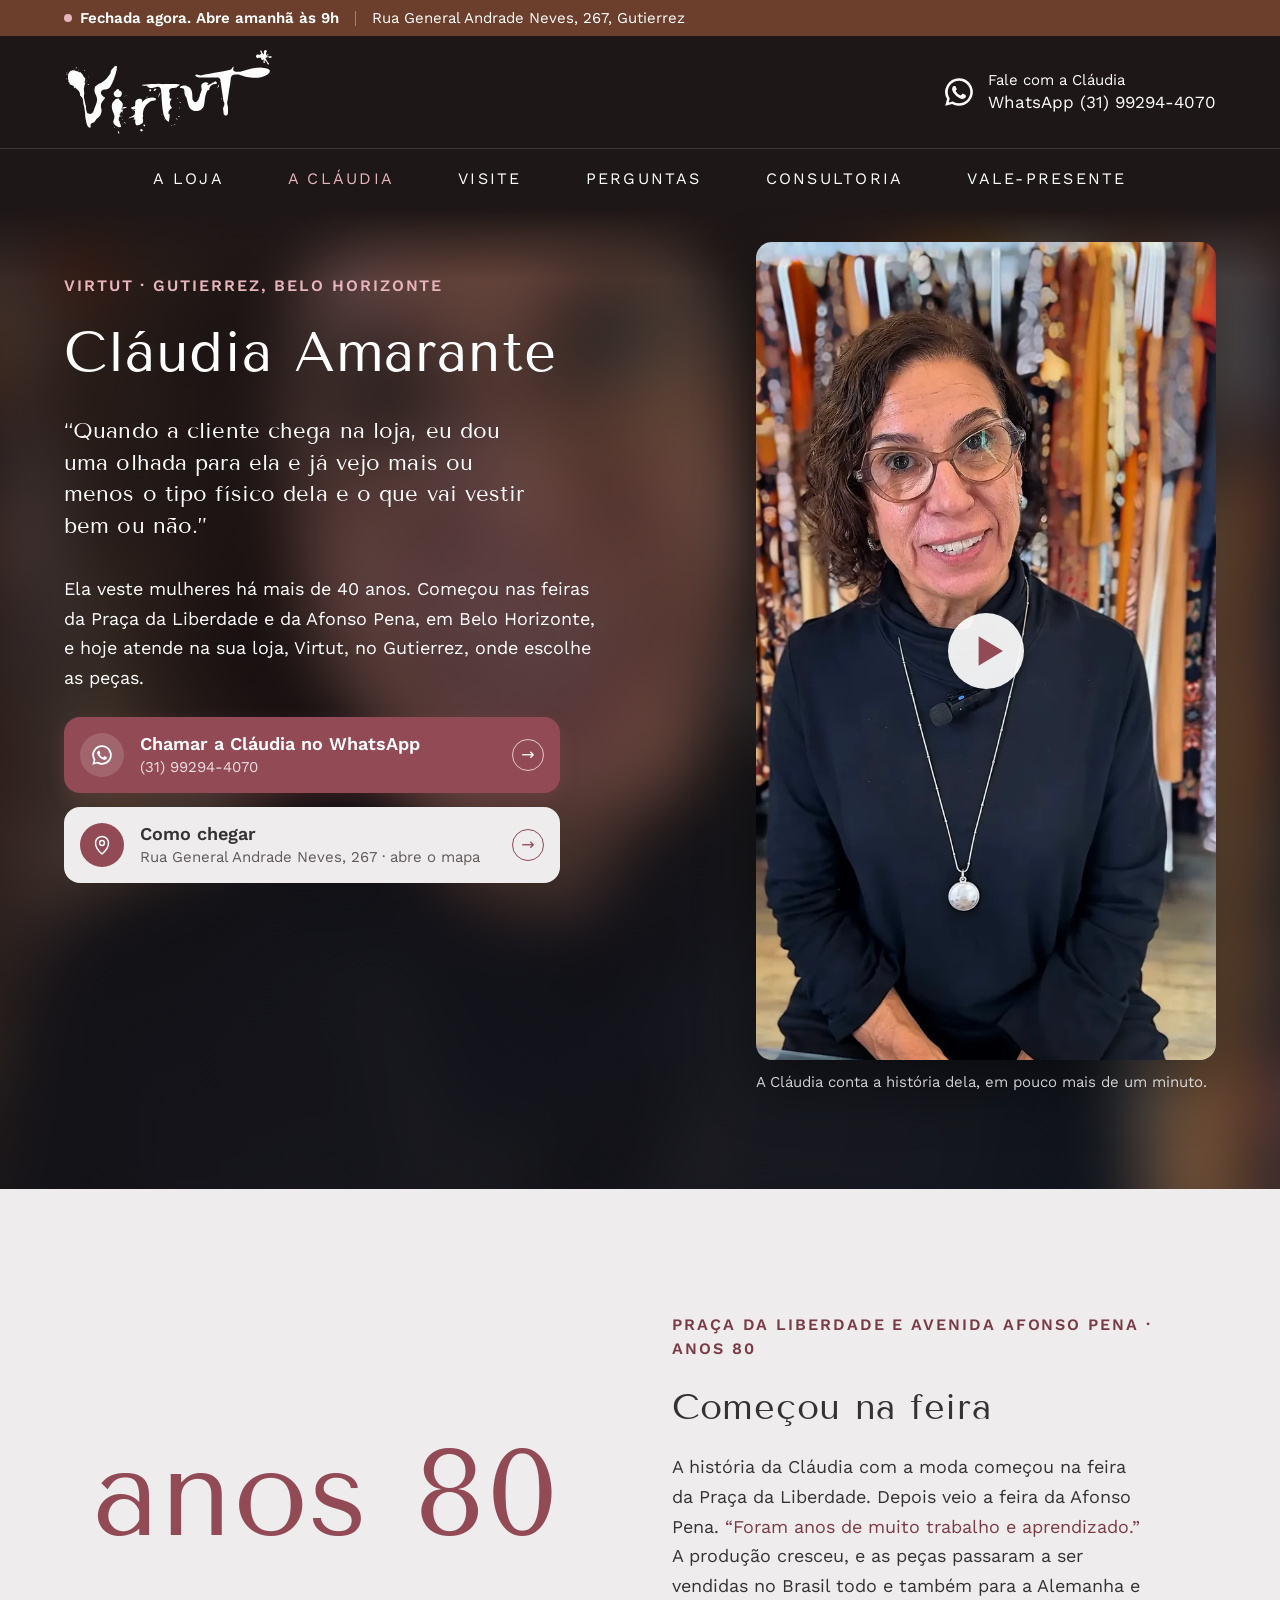
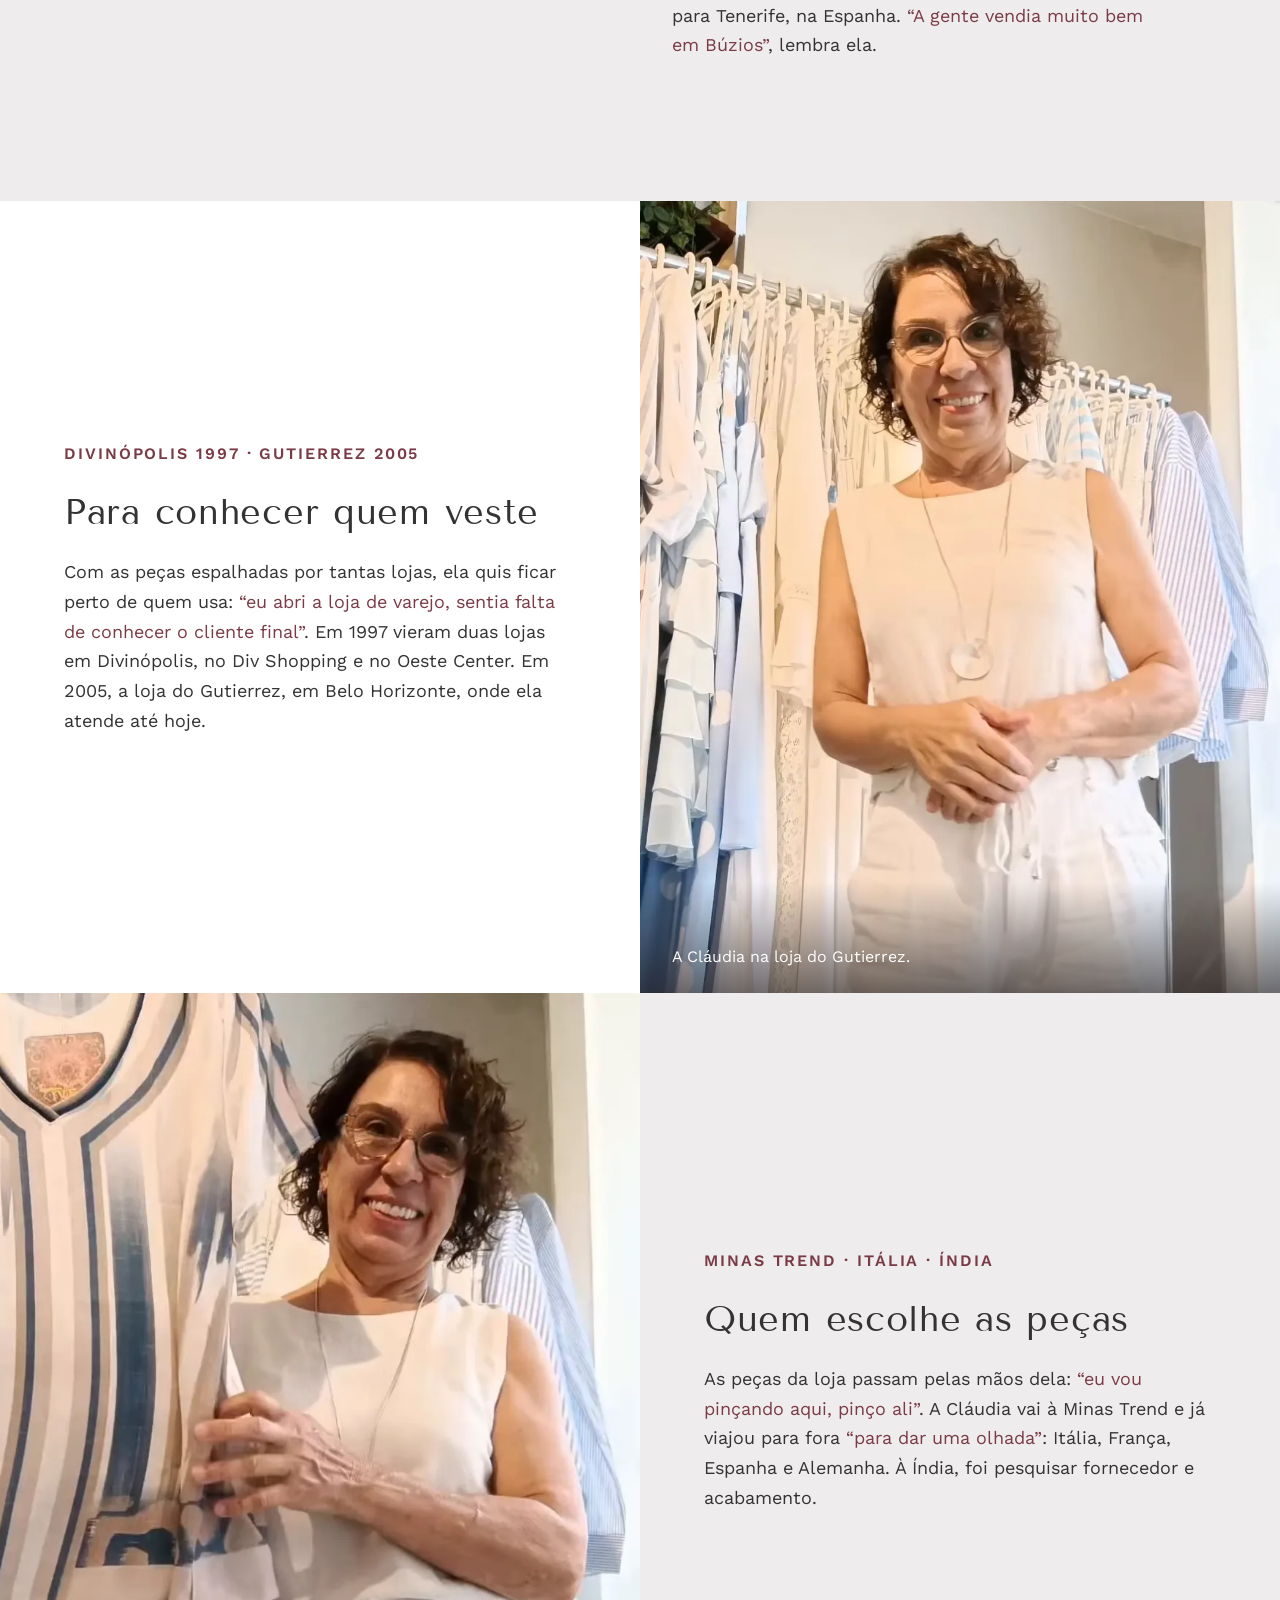
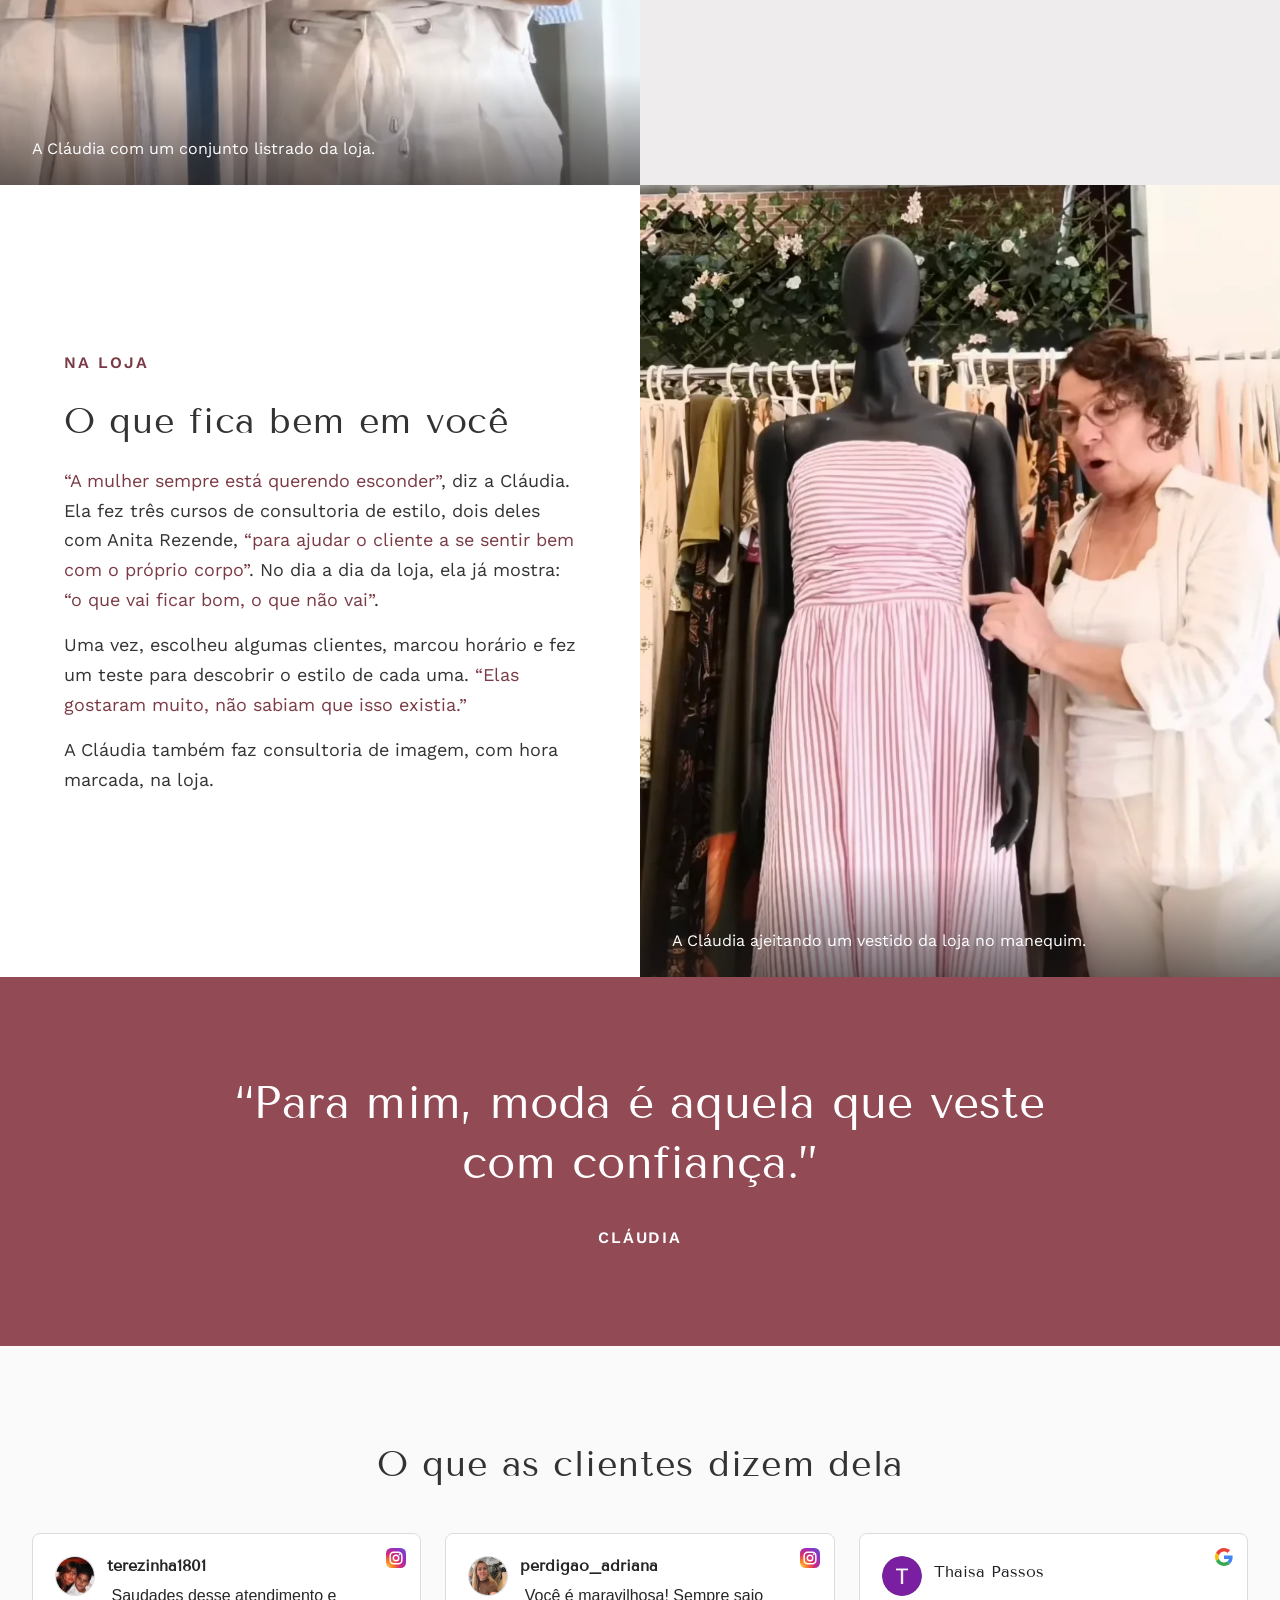
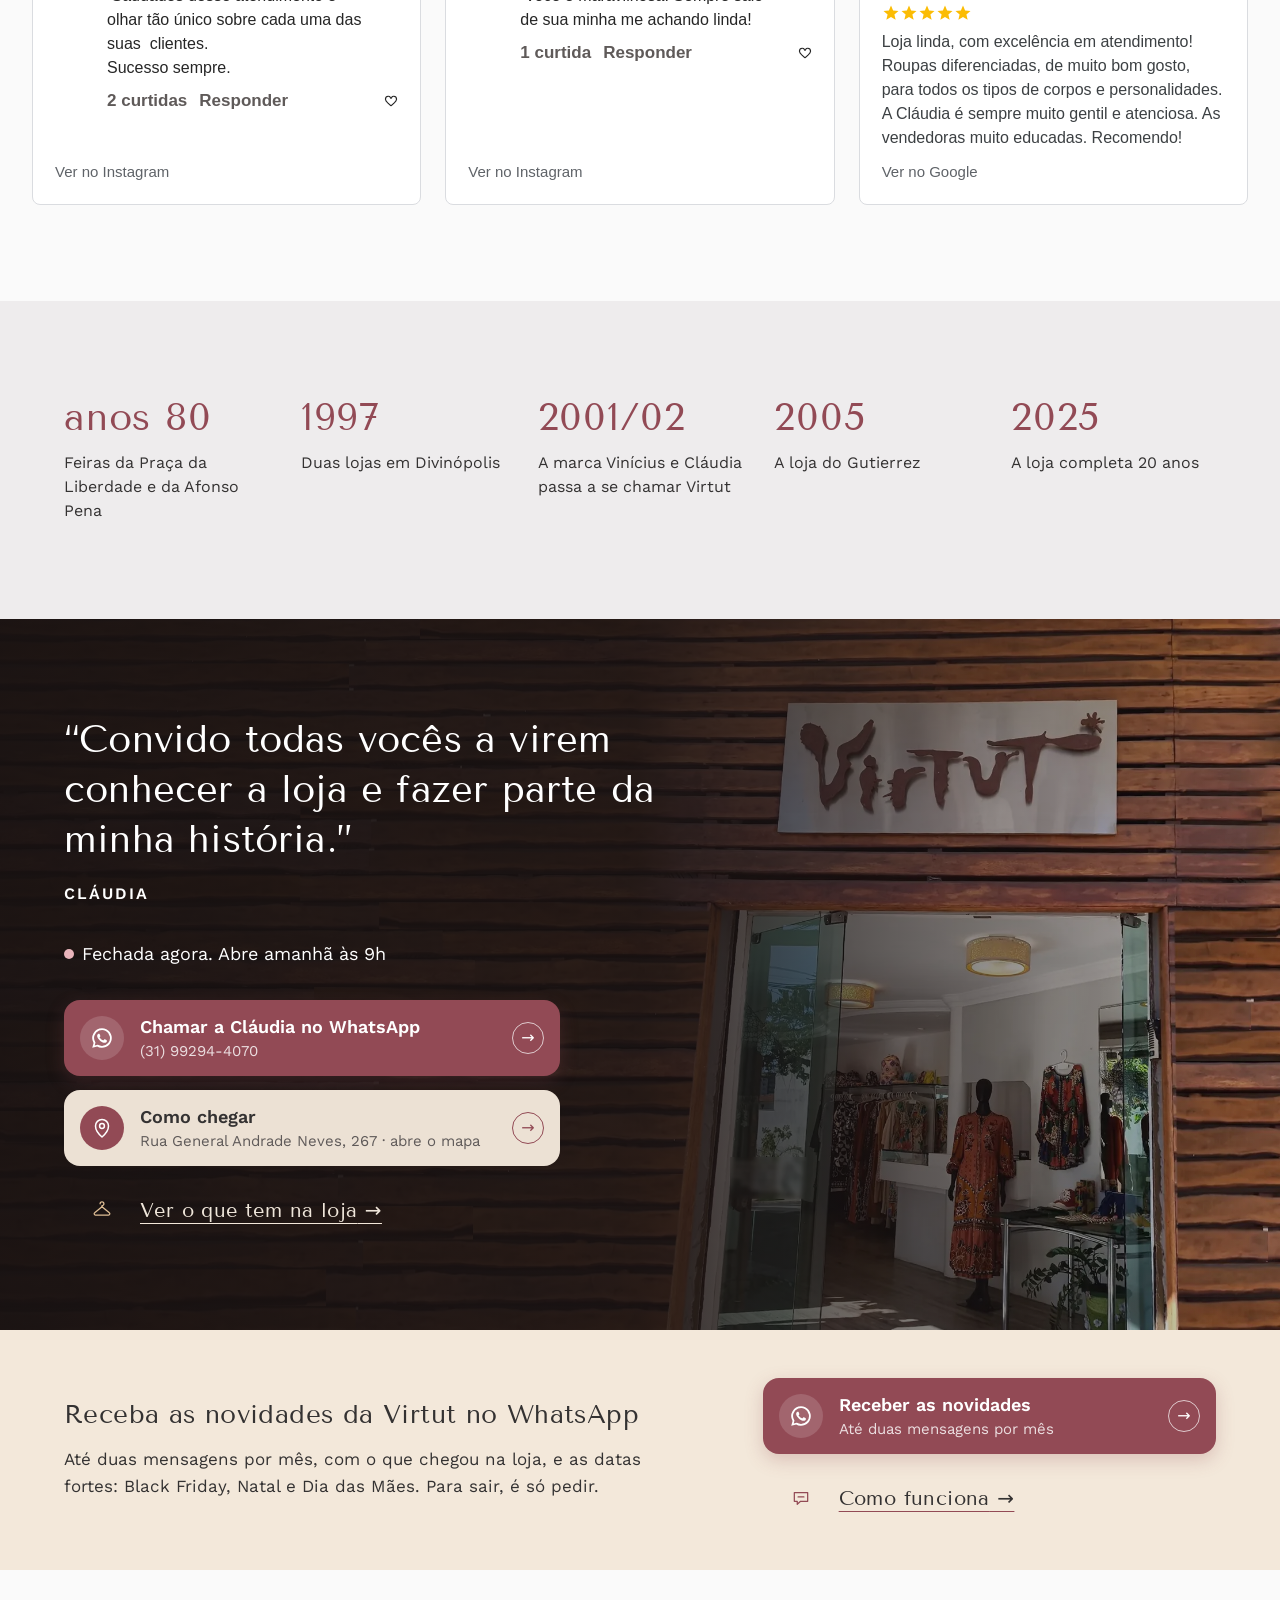
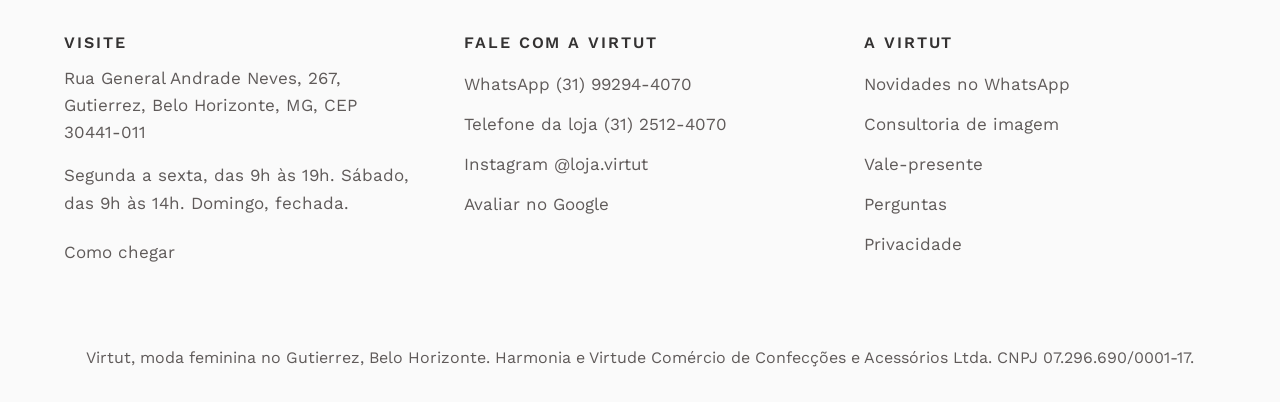
==== commit 780703c9: "Atualização do site 23/11/2026 09:09 fonte=aecd996" ====
--- a/claudia/index.html
+++ b/claudia/index.html
@@ -5,7 +5,7 @@
 <meta name="viewport" content="width=device-width, initial-scale=1">
 <title>Cláudia Amarante, moda e consultoria de estilo no Gutierrez, BH | Virtut</title>
 <meta name="description" content="A trajetória da Cláudia Amarante: as feiras de rua de Belo Horizonte, as lojas abertas em Divinópolis em 1997 e a loja da Virtut no Gutierrez, em Belo Horizonte, desde 2005.">
-<meta name="robots" content="noindex, nofollow">
+<meta name="robots" content="index, follow">
 <link rel="canonical" href="https://virtut.com.br/claudia/">
 <meta property="og:type" content="website">
 <meta property="og:locale" content="pt_BR">
@@ -19,7 +19,7 @@
 <link rel="preload" href="../assets/fontes/worksans-latin.woff2" as="font" type="font/woff2" crossorigin>
 <link rel="preload" href="../assets/fontes/tenorsans-latin.woff2" as="font" type="font/woff2" crossorigin>
 <link rel="stylesheet" href="../assets/css/fontes.css?v=4c5b93b5">
-<link rel="stylesheet" href="../assets/css/site.css?v=7816d41f">
+<link rel="stylesheet" href="../assets/css/site.css?v=9aae1b59">
 <script type="application/ld+json">
 {
  "@context": "https://schema.org",
@@ -67,6 +67,7 @@
         <li><a href="../visite/">Visite</a></li>
         <li><a href="../perguntas/">Perguntas</a></li>
         <li><a href="../consultoria/">Consultoria</a></li>
+        <li><a href="../vale-presente/">Vale-presente</a></li>
     </ul>
   </nav>
 </header>
@@ -150,6 +151,7 @@
         <ul>
           <li><a href="../novidades/">Novidades no WhatsApp</a></li>
           <li><a href="../consultoria/">Consultoria de imagem</a></li>
+          <li><a href="../vale-presente/">Vale-presente</a></li>
           <li><a href="../perguntas/">Perguntas</a></li>
           <li><a href="../privacidade/">Privacidade</a></li>
         </ul>
@@ -161,7 +163,8 @@
   </div>
 </footer>
 <div class="barra-wa"><a class="acao-1 acao-barra" data-wa="Olá Cláudia, li a sua história no site e quero conhecer a Virtut." href="https://wa.me/5531992944070?text=Ol%C3%A1%20Cl%C3%A1udia%2C%20li%20a%20sua%20hist%C3%B3ria%20no%20site%20e%20quero%20conhecer%20a%20Virtut."><span class="acao-ic"><svg class="ic-wa" width="24" height="24" viewBox="0 0 32 32" aria-hidden="true"><path fill="currentColor" d="M16 3a13 13 0 0 0-11.2 19.6L3 29l6.6-1.7A13 13 0 1 0 16 3Zm0 23.6a10.6 10.6 0 0 1-5.4-1.5l-.4-.2-3.9 1 1-3.8-.2-.4A10.6 10.6 0 1 1 16 26.6Zm5.8-7.9c-.3-.2-1.9-.9-2.2-1s-.5-.2-.7.2-.8 1-1 1.2-.4.2-.7 0a8.7 8.7 0 0 1-4.3-3.8c-.3-.6.3-.5.9-1.6.1-.2 0-.4 0-.5l-1-2.4c-.3-.6-.5-.5-.7-.5h-.6a1.2 1.2 0 0 0-.9.4 3.6 3.6 0 0 0-1.1 2.7 6.3 6.3 0 0 0 1.3 3.3 14.4 14.4 0 0 0 5.5 4.9c2 .9 2.8 1 3.9.8a3.3 3.3 0 0 0 2.1-1.5 2.7 2.7 0 0 0 .2-1.5c-.1-.2-.3-.3-.6-.4Z"/></svg></span><span class="acao-txt"><strong>Chamar a Cláudia no WhatsApp</strong></span></a></div>
-<script src="../assets/js/config.js?v=cff577c7"></script>
-<script src="../assets/js/site.js?v=fb96781f" defer></script>
+<script src="../assets/js/config.js?v=678e49f3"></script>
+<script src="../assets/js/site.js?v=b1c85aeb" defer></script>
+<script src="../assets/js/anuncio.js?v=5fbe8a25" defer></script>
 </body>
 </html>
--- a/assets/css/site.css
+++ b/assets/css/site.css
@@ -1228,19 +1228,204 @@
 body[data-pagina="consultoria"] :where(main) .e-final .e-final-end{margin:var(--s-4) 0 var(--s-4);font-size:1.0625rem}
 body[data-pagina="consultoria"] .e-presente{background:rgba(255,255,255,.96);color:var(--texto)}
 body[data-pagina="consultoria"] .e-final .acao-2{background:rgba(243,232,218,.97)}
-body[data-pagina="consultoria"] .e2-faixa{margin-top:var(--s-6);background:#FFFDFB;border:1px solid var(--linha);border-radius:4px;padding:var(--s-5) var(--s-6) var(--s-5);box-shadow:0 1px 2px rgba(52,50,50,.08),0 10px 28px rgba(52,50,50,.10)}
-body[data-pagina="consultoria"] .e2-formas{list-style:none;margin:var(--s-3) 0 0;padding:0;display:grid;grid-template-columns:repeat(5,minmax(0,1fr));gap:var(--s-5)}
-body[data-pagina="consultoria"] .e2-formas figure{margin:0;text-align:center}
-body[data-pagina="consultoria"] .e2-formas svg{display:block;width:100%;max-width:170px;height:auto;margin:0 auto}
-body[data-pagina="consultoria"] .e2-formas figcaption{margin-top:var(--s-3)}
-body[data-pagina="consultoria"] .e2-formas figcaption strong{display:block;font-family:var(--f-titulo);font-weight:400;font-size:1.25rem;line-height:1.25;letter-spacing:.02em;color:var(--texto)}
-body[data-pagina="consultoria"] .e2-formas figcaption small{font-family:var(--f-corpo);font-size:.875rem;letter-spacing:0;color:var(--texto-2)}
-body[data-pagina="consultoria"] .e2-formas figcaption span{display:block;margin-top:4px;font-size:.9375rem;line-height:1.4;color:var(--texto-2)}
-body[data-pagina="consultoria"] :where(main) .e2-nota{margin:var(--s-5) auto 0;max-width:none;text-align:center;font-family:var(--f-titulo);font-size:1.125rem;line-height:1.5;color:var(--texto)}
-@media (max-width:899px){body[data-pagina="consultoria"] .e2-faixa{padding:var(--s-4) 0 var(--s-4)}
-body[data-pagina="consultoria"] .e2-faixa .pd-cab{margin-left:var(--s-4);margin-right:var(--s-4)}
-body[data-pagina="consultoria"] .e2-formas{display:flex;gap:0;overflow-x:auto;scroll-snap-type:x mandatory;scroll-padding-left:var(--s-4);padding:0 var(--s-4) var(--s-3);-webkit-overflow-scrolling:touch}
-body[data-pagina="consultoria"] .e2-formas li{flex:0 0 62%;scroll-snap-align:start;padding-right:var(--s-3)}
-body[data-pagina="consultoria"] .e2-formas svg{max-width:150px}
-body[data-pagina="consultoria"] :where(main) .e2-nota{padding:0 var(--s-4);font-size:1.0625rem;text-align:left}}
+body[data-pagina="consultoria"] .e2-fotos{margin-top:var(--s-6)}
+body[data-pagina="consultoria"] .e2-fotos ul{list-style:none;margin:0;padding:0;display:grid;grid-template-columns:repeat(3,minmax(0,1fr));gap:var(--s-5)}
+body[data-pagina="consultoria"] .e2-fotos li{margin:0;padding:0}
+body[data-pagina="consultoria"] .e2-fotos figure{margin:0}
+body[data-pagina="consultoria"] .e2-fotos img{display:block;width:100%;height:auto;aspect-ratio:4/5;object-fit:cover;border-radius:4px}
+body[data-pagina="consultoria"] .e2-fotos figcaption{margin-top:var(--s-3);font-family:var(--f-corpo);font-size:1rem;line-height:1.45;color:var(--texto-2)}
+@media (max-width:899px){body[data-pagina="consultoria"] .e2-fotos ul{grid-template-columns:1fr;gap:var(--s-5)}
+body[data-pagina="consultoria"] .e2-fotos img{width:100%}}
 body[data-pagina="consultoria"] :where(main) .e2-tit{margin:var(--s-2) 0 var(--s-5);font-family:var(--f-titulo);font-weight:400;font-size:clamp(1.375rem,1.1rem + 1vw,1.75rem);line-height:1.25;color:var(--texto)}
+
+
+body[data-pagina="vale-presente"]{--cream:#FBF8F4;--f-vinho-texto:rgba(255,255,255,.9)}
+body[data-pagina="vale-presente"] [hidden]{display:none!important}
+body[data-pagina="vale-presente"] main p{font-size:1.125rem;line-height:1.6;max-width:62ch}
+body[data-pagina="vale-presente"] main h2{font-size:clamp(1.875rem,3vw,2.5rem);margin:0 0 var(--s-5)}
+body[data-pagina="vale-presente"] main h3{font-size:1.375rem;line-height:1.25;margin:0 0 var(--s-2)}
+body[data-pagina="vale-presente"] .h1-nome{display:block;font-size:clamp(3rem,6.4vw,5.25rem);line-height:1.02;letter-spacing:.005em}
+body[data-pagina="vale-presente"] .h1-resto{display:block;font-family:var(--f-corpo);font-size:clamp(1.125rem,1.7vw,1.375rem);line-height:1.4;letter-spacing:0;margin-top:var(--s-3);max-width:34em}
+body[data-pagina="vale-presente"] .faixa{padding:64px 0}
+body[data-pagina="vale-presente"] .f-branco{background:#fff}
+body[data-pagina="vale-presente"] .f-linho{background:var(--areia)}
+body[data-pagina="vale-presente"] .f-vinho{background:var(--vinho);color:#fff}
+body[data-pagina="vale-presente"] .f-vinho h2,body[data-pagina="vale-presente"] .f-vinho h3,body[data-pagina="vale-presente"] .f-vinho p{color:#fff}
+body[data-pagina="vale-presente"] .acao-1.a-inv{background:#fff;color:var(--texto);box-shadow:0 8px 22px rgba(30,23,23,.28)}
+body[data-pagina="vale-presente"] .acao-1.a-inv:hover{background:var(--bege-claro);color:var(--texto)}
+body[data-pagina="vale-presente"] .acao-1.a-inv .acao-ic{background:var(--vinho);color:#fff}
+body[data-pagina="vale-presente"] .acao-1.a-inv .acao-txt>span{color:var(--texto-2)}
+body[data-pagina="vale-presente"] .acao-1.a-inv .acao-txt strong{color:var(--texto)}
+body[data-pagina="vale-presente"] .acao-1.a-inv .acao-seta{color:var(--vinho);border-color:var(--vinho)}
+body[data-pagina="vale-presente"] .vcard{position:relative;margin:0;max-width:440px;width:100%}
+body[data-pagina="vale-presente"] .vc-obj{position:relative}
+body[data-pagina="vale-presente"] .vc-papel{position:absolute;inset:14px -10px -10px 10px;background:var(--vinho-escuro);border-radius:10px;transform:rotate(1.6deg)}
+body[data-pagina="vale-presente"] .vc-folha{position:relative;background:var(--cream);border-radius:6px;padding:28px 28px 24px;text-align:center;box-shadow:0 14px 34px rgba(30,23,23,.28);outline:1px solid var(--bege);outline-offset:-10px}
+body[data-pagina="vale-presente"] .vc-logo{display:block;width:112px;height:auto;margin:4px auto 10px}
+body[data-pagina="vale-presente"] main .vc-nome{font-family:var(--f-titulo);font-size:3rem;line-height:1.05;white-space:nowrap;color:var(--vinho);margin:0 auto;max-width:none}
+body[data-pagina="vale-presente"] main .vc-para{font-family:var(--f-titulo);font-size:1.5rem;line-height:1.3;color:var(--texto);margin:6px auto 0;max-width:none;overflow-wrap:anywhere}
+body[data-pagina="vale-presente"] main .vc-frase{font-style:italic;font-weight:300;font-size:1rem;line-height:1.4;color:var(--texto-2);margin:10px auto 0;max-width:30ch;overflow-wrap:anywhere}
+body[data-pagina="vale-presente"] main .vc-de{font-size:1rem;color:var(--texto);margin:6px auto 0;max-width:none;overflow-wrap:anywhere}
+body[data-pagina="vale-presente"] .vc-pe{display:flex;align-items:center;justify-content:center;gap:var(--s-5);margin-top:var(--s-4)}
+body[data-pagina="vale-presente"] .vc-selo{flex:none;width:112px;height:112px;border-radius:50%;background:var(--vinho);color:#fff;display:flex;flex-direction:column;align-items:center;justify-content:center;box-shadow:0 0 0 3px var(--cream),0 0 0 4px var(--bege)}
+body[data-pagina="vale-presente"] .vc-selo>span{font-size:.8125rem;letter-spacing:.12em;text-transform:uppercase;color:var(--bege-claro)}
+body[data-pagina="vale-presente"] .vc-selo b{font-family:var(--f-titulo);font-weight:400;font-size:2.125rem;line-height:1.1}
+body[data-pagina="vale-presente"] main .vc-uso{font-size:.9375rem;line-height:1.35;color:var(--texto-2);text-align:left;margin:0;max-width:20ch}
+body[data-pagina="vale-presente"] .vc-uso strong{display:block;font-weight:600;color:var(--texto)}
+body[data-pagina="vale-presente"] .vcard figcaption{font-size:.9375rem;line-height:1.4;margin-top:var(--s-5);color:var(--texto-2)}
+body[data-pagina="vale-presente"] .cap50{display:grid;grid-template-columns:minmax(0,1fr)}
+body[data-pagina="vale-presente"] .cap-f{margin:0}
+body[data-pagina="vale-presente"] .cap-f img{display:block;width:100%;height:100%;min-height:320px;max-height:640px;object-fit:cover}
+body[data-pagina="vale-presente"] .cap-t{padding:48px var(--s-4)}
+body[data-pagina="vale-presente"] .cap-in{max-width:34rem}
+@media (min-width:900px){body[data-pagina="vale-presente"] .cap50{grid-template-columns:repeat(2,minmax(0,1fr));align-items:stretch}
+body[data-pagina="vale-presente"] .cap-t{display:flex;align-items:center;padding:64px var(--s-8)}
+body[data-pagina="vale-presente"] .foto-dir .cap-t{justify-content:flex-end}
+body[data-pagina="vale-presente"] .cap-f img{min-height:560px;height:100%}}
+body[data-pagina="vale-presente"] .vcit{margin:var(--s-5) 0}
+body[data-pagina="vale-presente"] main .vcit p{font-family:var(--f-titulo);font-size:clamp(1.25rem,2vw,1.625rem);line-height:1.35;color:var(--vinho-escuro)}
+body[data-pagina="vale-presente"] .fz-grade{display:grid;grid-template-columns:minmax(0,1fr);gap:var(--s-7)}
+@media (min-width:900px){body[data-pagina="vale-presente"] .fz-grade{grid-template-columns:minmax(0,1.15fr) minmax(0,440px);gap:var(--s-9);align-items:start}
+body[data-pagina="vale-presente"] .fz-cartao{position:sticky;top:112px}}
+body[data-pagina="vale-presente"] .fz-lead{margin:0 0 var(--s-6)}
+body[data-pagina="vale-presente"] .co-grade{display:grid;grid-template-columns:minmax(0,1fr);gap:var(--s-6)}
+@media (min-width:900px){body[data-pagina="vale-presente"] .co-grade{grid-template-columns:minmax(0,1fr) minmax(0,1fr);gap:var(--s-8);align-items:center}}
+body[data-pagina="vale-presente"] .vpassos{list-style:none;margin:0;padding:var(--s-6);background:#fff;border-radius:12px;display:grid;gap:var(--s-5)}
+body[data-pagina="vale-presente"] .vpassos li{display:flex;gap:var(--s-4);align-items:flex-start}
+body[data-pagina="vale-presente"] .pn{flex:none;width:40px;height:40px;border-radius:50%;background:var(--vinho);color:#fff;display:grid;place-items:center;font-family:var(--f-titulo);font-size:1.25rem}
+body[data-pagina="vale-presente"] main .vpassos h3,body[data-pagina="vale-presente"] main .vpassos p{color:var(--texto);margin:0}
+body[data-pagina="vale-presente"] main .vpassos h3{margin-bottom:4px}
+body[data-pagina="vale-presente"] .regras{list-style:none;margin:0;padding:0;display:grid;grid-template-columns:minmax(0,1fr);gap:var(--s-6)}
+@media (min-width:700px){body[data-pagina="vale-presente"] .regras{grid-template-columns:repeat(2,minmax(0,1fr))}}
+@media (min-width:1100px){body[data-pagina="vale-presente"] .regras{grid-template-columns:repeat(4,minmax(0,1fr));gap:var(--s-7)}}
+body[data-pagina="vale-presente"] .regras strong{display:block;font-family:var(--f-titulo);font-weight:400;font-size:1.5rem;line-height:1.2;color:var(--vinho-escuro);margin-bottom:var(--s-2)}
+body[data-pagina="vale-presente"] .regras span{font-size:1.0625rem;line-height:1.5}
+body[data-pagina="vale-presente"] .vps{display:grid;grid-template-columns:minmax(0,1fr);gap:var(--s-6) var(--s-8)}
+@media (min-width:900px){body[data-pagina="vale-presente"] .vps{grid-template-columns:repeat(2,minmax(0,1fr))}}
+body[data-pagina="vale-presente"] main .vp p{margin:0}
+body[data-pagina="vale-presente"] .replicas{display:grid;grid-template-columns:minmax(0,1fr);gap:var(--s-5);align-items:start}
+@media (min-width:900px){body[data-pagina="vale-presente"] .replicas{grid-template-columns:repeat(3,minmax(0,1fr))}}
+body[data-pagina="vale-presente"] .replicas .cartao-google,body[data-pagina="vale-presente"] .replicas .cartao-ig,body[data-pagina="vale-presente"] .mom .cartao-google,body[data-pagina="vale-presente"] .mom .cartao-ig{margin:var(--s-4) 0 0;max-width:none;padding:22px}
+body[data-pagina="vale-presente"] .replicas .cartao-google,body[data-pagina="vale-presente"] .replicas .cartao-ig{margin:0}
+body[data-pagina="vale-presente"] main .cartao-google p.aval-texto,body[data-pagina="vale-presente"] main .cartao-ig p.ig-texto{font-size:1rem;line-height:1.5}
+body[data-pagina="vale-presente"] main .cartao-ig p.ig-acoes{font-size:.875rem;line-height:1.4;max-width:none}
+body[data-pagina="vale-presente"] main .pv-sub{margin:0 0 var(--s-5);color:var(--texto-2)}
+body[data-pagina="vale-presente"] .acoes-col{margin-top:var(--s-5)}
+body[data-pagina="vale-presente"] .aberta{margin:var(--s-3) 0 0}
+body[data-pagina="vale-presente"] .rotulo{font-size:1rem;font-weight:600;letter-spacing:.08em;color:var(--vinho-escuro);margin:0 0 var(--s-3)}
+@media (max-width:899px){body[data-pagina="vale-presente"] .faixa{padding:48px 0}
+body[data-pagina="vale-presente"] .vc-folha{padding:22px 18px}
+body[data-pagina="vale-presente"] .vc-selo{width:100px;height:100px}
+body[data-pagina="vale-presente"] main .vc-nome{font-size:2.5rem}}
+@media (min-width:900px) and (max-height:660px){body[data-pagina="vale-presente"] .h1-resto{font-size:1.0625rem;margin-top:var(--s-2)}
+body[data-pagina="vale-presente"] .a-acoes{margin-top:var(--s-3)}}
+body[data-pagina="vale-presente"] .a-acoes{display:flex;align-items:center;flex-wrap:wrap;gap:var(--s-5)}
+body[data-pagina="vale-presente"] .a-acoes .acao-1{flex:1 1 320px;max-width:var(--acao-w)}
+body[data-pagina="vale-presente"] .hero-wa{color:#fff;padding:0}
+body[data-pagina="vale-presente"] .hero-wa .acao-ic,body[data-pagina="vale-presente"] .hero-wa .acao-3-t{color:#fff}
+body[data-pagina="vale-presente"] .hero-wa .acao-3-t{text-decoration-color:#fff}
+body[data-pagina="vale-presente"] .hero-wa:hover{color:#fff}
+@media (max-width:899px){body[data-pagina="vale-presente"] .hero-wa{display:none}}
+body[data-pagina="vale-presente"] .b-open{position:relative;isolation:isolate;overflow:hidden;background:#1e1717;color:#fff}
+body[data-pagina="vale-presente"] .b-open::before{content:"";position:absolute;inset:-60px;z-index:-2;background:var(--poster) 70% 30%/cover no-repeat;filter:blur(34px) brightness(.5)}
+body[data-pagina="vale-presente"] .b-open::after{content:"";position:absolute;inset:0;z-index:-1;background:linear-gradient(#1e1717 0,rgba(30,23,23,0) 56px),linear-gradient(to right,rgba(24,18,18,.72) 0%,rgba(24,18,18,.4) 55%,rgba(24,18,18,.1) 100%)}
+body[data-pagina="vale-presente"] .b-grade{display:grid;grid-template-columns:minmax(0,1fr);gap:var(--s-6);padding-top:var(--s-6);padding-bottom:var(--s-7)}
+@media (min-width:900px){body[data-pagina="vale-presente"] .b-grade{grid-template-columns:minmax(0,1fr) minmax(0,480px);gap:var(--s-8);align-items:center;padding-bottom:var(--s-6)}}
+body[data-pagina="vale-presente"] .b-open h1,body[data-pagina="vale-presente"] .b-open p.lead{color:#fff}
+body[data-pagina="vale-presente"] .b-open h1{margin:0 0 var(--s-4)}
+body[data-pagina="vale-presente"] .b-open p.lead{font-size:1.25rem;line-height:1.45;margin:0;max-width:32em}
+body[data-pagina="vale-presente"] .a-acoes{margin-top:var(--s-5)}
+body[data-pagina="vale-presente"] .b-foto{position:relative;margin:0}
+body[data-pagina="vale-presente"] .b-foto>img{display:block;width:100%;height:auto;max-height:440px;object-fit:cover;object-position:50% 15%;border-radius:8px}
+body[data-pagina="vale-presente"] .b-mini{position:absolute;left:-56px;bottom:12px;width:200px}
+body[data-pagina="vale-presente"] .vcard-mini figcaption,body[data-pagina="vale-presente"] .vcard-mini .vc-frase,body[data-pagina="vale-presente"] .vcard-mini .vc-de,body[data-pagina="vale-presente"] .vcard-mini .vc-logo,body[data-pagina="vale-presente"] .vcard-mini .vc-uso{display:none}
+body[data-pagina="vale-presente"] .vcard-mini .vc-folha{padding:14px 12px 16px;outline-offset:-6px}
+body[data-pagina="vale-presente"] main .vcard-mini .vc-nome{font-size:1.625rem}
+body[data-pagina="vale-presente"] main .vcard-mini .vc-para{font-size:1rem;margin-top:2px}
+body[data-pagina="vale-presente"] .vcard-mini .vc-pe{margin-top:8px}
+body[data-pagina="vale-presente"] .vcard-mini .vc-selo{width:72px;height:72px}
+body[data-pagina="vale-presente"] .vcard-mini .vc-selo b{font-size:1.25rem}
+body[data-pagina="vale-presente"] .vcard-mini .vc-selo>span{font-size:.8125rem;letter-spacing:.04em}
+body[data-pagina="vale-presente"] .vcard-mini .vc-papel{inset:8px -6px -6px 6px}
+body[data-pagina="vale-presente"] .b-intro{padding:64px 0;background:#fff}
+body[data-pagina="vale-presente"] .bi-in{max-width:880px}
+body[data-pagina="vale-presente"] .momentos{display:grid;grid-template-columns:minmax(0,1fr);gap:var(--s-7);margin-bottom:var(--s-5)}
+@media (min-width:900px){body[data-pagina="vale-presente"] .momentos{grid-template-columns:repeat(3,minmax(0,1fr));gap:var(--s-6)}}
+body[data-pagina="vale-presente"] .mom{display:flex;flex-direction:column;align-items:stretch}
+@media (min-width:900px){body[data-pagina="vale-presente"] main .mom h3{min-height:3.4rem}
+body[data-pagina="vale-presente"] main .mom>p{min-height:5.1rem}}
+body[data-pagina="vale-presente"] main .mom>p{margin:0}
+body[data-pagina="vale-presente"] .f-vinho .fz-cartao figcaption{color:#fff}
+body[data-pagina="vale-presente"] .f-vinho .fz-cartao .vc-papel{background:#5e2c35}
+@media (max-width:899px){body[data-pagina="vale-presente"] .b-foto>img{max-height:420px}
+body[data-pagina="vale-presente"] .b-mini{left:8px;top:16px;bottom:auto;width:176px}
+body[data-pagina="vale-presente"] .vcard-mini .vc-selo{width:64px;height:64px}
+body[data-pagina="vale-presente"] main .vcard-mini .vc-nome{font-size:1.375rem}}
+
+body[data-pagina="vale-presente"] .cap-f img{max-width:1200px}
+body[data-pagina="vale-presente"] .cap-f{background:#1e1717}
+body[data-pagina="vale-presente"] .regras{align-items:start}
+@media (min-width:1100px){body[data-pagina="vale-presente"] .regras{grid-template-columns:repeat(3,minmax(0,1fr));gap:var(--s-7) var(--s-8)}body[data-pagina="vale-presente"] .regras.regras-bonus{grid-template-columns:repeat(4,minmax(0,1fr));gap:var(--s-7)}}
+body[data-pagina="vale-presente"] .regra-bonus{margin-top:var(--s-8);padding-top:var(--s-7);border-top:1px solid var(--bege)}
+body[data-pagina="vale-presente"] .vp-mais{margin-top:var(--s-6)}
+body[data-pagina="vale-presente"] .acao-3-linha{margin-top:var(--s-5)}
+body[data-pagina="vale-presente"] main .resumo{max-width:34em}
+
+body[data-pagina="vale-presente"] .acao-1.a-inv{background:#fff;color:var(--texto);box-shadow:0 8px 22px rgba(30,23,23,.28)}
+body[data-pagina="vale-presente"] .acao-1.a-inv:hover{background:var(--bege-claro);color:var(--texto)}
+body[data-pagina="vale-presente"] .acao-1.a-inv .acao-ic{background:var(--vinho);color:#fff}
+body[data-pagina="vale-presente"] .acao-1.a-inv .acao-txt>span{color:var(--texto-2)}
+body[data-pagina="vale-presente"] .acao-1.a-inv .acao-txt strong{color:var(--texto)}
+body[data-pagina="vale-presente"] .acao-1.a-inv .acao-seta{color:var(--vinho);border-color:var(--vinho)}
+body[data-pagina="vale-presente"] .a-acoes{display:flex;align-items:center;flex-wrap:wrap;gap:var(--s-5);margin-top:var(--s-5)}
+body[data-pagina="vale-presente"] .a-acoes .acao-1{flex:1 1 320px;max-width:var(--acao-w)}
+
+body[data-pagina="vale-presente"] .bf-chip{display:inline-flex;flex-direction:column;gap:2px;margin:0 0 var(--s-4);padding:10px 16px;border-left:3px solid #fff;background:rgba(255,255,255,.12);border-radius:0 8px 8px 0}
+body[data-pagina="vale-presente"] main .bf-chip{font-size:1rem;line-height:1.35;max-width:none;color:#fff}
+body[data-pagina="vale-presente"] .bf-chip strong{font-family:var(--f-titulo);font-weight:400;font-size:1.375rem;letter-spacing:.02em}
+body[data-pagina="vale-presente"] .bf-chip span{color:rgba(255,255,255,.92)}
+
+body[data-pagina="vale-presente"] main .rotulo-claro{font-size:1rem;font-weight:600;letter-spacing:.08em;color:var(--bege-claro);margin:0 0 var(--s-3);max-width:none}
+body[data-pagina="vale-presente"] .vv-grade{display:grid;grid-template-columns:repeat(2,minmax(0,1fr));gap:var(--s-4)}
+body[data-pagina="vale-presente"] .vv-grade.vv-tres{grid-template-columns:repeat(2,minmax(0,1fr))}
+@media (min-width:640px){body[data-pagina="vale-presente"] .vv-grade{gap:var(--s-5)}}
+body[data-pagina="vale-presente"] .vv{position:relative;display:flex;flex-direction:column;align-items:flex-start;gap:2px;padding:20px 20px 16px;background:#fff;color:var(--texto);border:2px solid #fff;border-radius:12px;text-decoration:none;box-shadow:0 6px 18px rgba(30,23,23,.22);transition:transform .15s,box-shadow .15s}
+body[data-pagina="vale-presente"] .vv:hover{color:var(--texto);transform:translateY(-3px);box-shadow:0 12px 26px rgba(30,23,23,.32)}
+body[data-pagina="vale-presente"] .vv:focus-visible{outline:3px solid #fff;outline-offset:3px}
+body[data-pagina="vale-presente"] .vv-marca{background:var(--bege-claro);border-color:var(--texto)}
+body[data-pagina="vale-presente"] .vv-rot{font-size:.9375rem;line-height:1.3;color:var(--texto-2)}
+body[data-pagina="vale-presente"] .vv-v{font-family:var(--f-titulo);font-weight:400;font-size:1.75rem;line-height:1.15;color:var(--texto);margin-bottom:var(--s-2)}
+body[data-pagina="vale-presente"] .vv-g{font-family:var(--f-titulo);font-weight:400;font-size:2.25rem;line-height:1.1;color:var(--vinho)}
+body[data-pagina="vale-presente"] .vv-b{display:inline-block;margin-top:var(--s-3);padding:4px 12px;border-radius:999px;background:var(--vinho);color:#fff;font-size:.9375rem;font-weight:600;line-height:1.4}
+body[data-pagina="vale-presente"] .vv-ir{margin-top:var(--s-4);padding-top:var(--s-3);border-top:1px solid var(--bege);width:100%;font-size:1rem;font-weight:600;color:var(--vinho-escuro);text-decoration:underline;text-decoration-thickness:1px;text-underline-offset:5px}
+body[data-pagina="vale-presente"] .vv:hover .vv-ir{text-decoration-thickness:2px}
+body[data-pagina="vale-presente"] .vv-ir i{font-style:normal;text-decoration:none;display:inline-block}
+body[data-pagina="vale-presente"] .vv-outro{grid-column:1/-1;flex-direction:row;align-items:center;justify-content:space-between;gap:var(--s-5);padding:16px 20px}
+body[data-pagina="vale-presente"] .vv-outro .vv-oc{display:flex;flex-direction:column}
+body[data-pagina="vale-presente"] .vv-outro .vv-v{font-size:1.5rem;margin:0}
+body[data-pagina="vale-presente"] .vv-outro .vv-ir{margin:0;padding:0;border:0;width:auto;flex:none}
+body[data-pagina="vale-presente"] .vv-tres .vv:not(.vv-outro){min-height:150px}
+body[data-pagina="vale-presente"] .vv-tres .vv:not(.vv-outro) .vv-rot{margin-bottom:auto}
+body[data-pagina="vale-presente"] .vv-tres .vv-ir{margin-top:var(--s-4)}
+body[data-pagina="vale-presente"] .vv-tres .vv:last-of-type{grid-column:1/-1}
+@media (min-width:1100px){body[data-pagina="vale-presente"] .vv-grade.vv-tres{grid-template-columns:repeat(3,minmax(0,1fr))}}
+@media (max-width:420px){body[data-pagina="vale-presente"] .vv{padding:16px 14px 14px}body[data-pagina="vale-presente"] .vv-v{font-size:1.5rem}body[data-pagina="vale-presente"] .vv-g{font-size:1.875rem}body[data-pagina="vale-presente"] .vv-outro{flex-direction:column;align-items:flex-start;gap:var(--s-3)}}
+
+body[data-pagina="vale-presente"] .bf-faixas{width:100%;margin-top:var(--s-6);border-collapse:collapse;color:#fff;font-size:1.0625rem;line-height:1.4}
+body[data-pagina="vale-presente"] .bf-faixas caption{text-align:left;font-family:var(--f-titulo);font-size:1.375rem;padding:0 0 var(--s-3);color:#fff}
+body[data-pagina="vale-presente"] .bf-faixas th,body[data-pagina="vale-presente"] .bf-faixas td{text-align:left;padding:10px 12px 10px 0;border-bottom:1px solid rgba(255,255,255,.28);font-weight:400;vertical-align:top}
+body[data-pagina="vale-presente"] .bf-faixas thead th{font-size:.9375rem;font-weight:600;letter-spacing:.06em;color:var(--bege-claro)}
+body[data-pagina="vale-presente"] .bf-faixas tbody th{font-weight:600}
+body[data-pagina="vale-presente"] .bf-faixas td:nth-child(2){font-weight:600;white-space:nowrap}
+@media (max-width:640px){body[data-pagina="vale-presente"] .bf-faixas{font-size:1rem}body[data-pagina="vale-presente"] .bf-faixas thead th:nth-child(3),body[data-pagina="vale-presente"] .bf-faixas td:nth-child(3){display:none}}
+body[data-pagina="vale-presente"] main .f-vinho .vf-nota{font-size:1rem;color:rgba(255,255,255,.9);margin:var(--s-4) 0 0}
+body[data-pagina="vale-presente"] main .f-vinho .vf-pix{margin-top:var(--s-6)}
+body[data-pagina="vale-presente"] .f-vinho .fz-form{min-width:0}
+@media (min-width:900px) and (max-height:660px){body[data-pagina="vale-presente"] .h1-nome{font-size:3.25rem}body[data-pagina="vale-presente"] .b-open h1{margin-bottom:var(--s-3)}body[data-pagina="vale-presente"] .b-open p.lead{font-size:1.0625rem}body[data-pagina="vale-presente"] .a-acoes{margin-top:var(--s-3)}body[data-pagina="vale-presente"] .bf-chip{margin-bottom:var(--s-3);padding:6px 14px}body[data-pagina="vale-presente"] .bf-chip strong{font-size:1.1875rem}}
+body[data-pagina="vale-presente"] main .acao-3{padding-left:0;margin-left:-12px}
+@media (max-width:899px){body[data-pagina="vale-presente"] .vcard-mini .vc-selo{width:80px;height:80px}body[data-pagina="vale-presente"] .vcard-mini .vc-selo>span{font-size:.6875rem;letter-spacing:.02em}body[data-pagina="vale-presente"] .vcard-mini .vc-selo b{font-size:1.375rem}body[data-pagina="vale-presente"] .b-mini{width:184px}}
+@media (max-width:420px){body[data-pagina="vale-presente"] .vv-rot{font-size:.875rem}body[data-pagina="vale-presente"] .vv-ir{font-size:.875rem;white-space:nowrap}body[data-pagina="vale-presente"] .vv-outro .vv-ir{font-size:.9375rem}}
+@media (min-width:900px) and (max-height:660px){body[data-pagina="vale-presente"] .bf-chip{flex-direction:row;flex-wrap:wrap;align-items:baseline;column-gap:14px}body[data-pagina="vale-presente"] .b-grade{padding-top:var(--s-4);padding-bottom:var(--s-5)}body[data-pagina="vale-presente"] main .b-open p.lead{line-height:1.4}}
+body[data-pagina="vale-presente"] main .regra-bonus h3{font-family:var(--f-titulo);font-weight:400;font-size:1.75rem;line-height:1.2;margin:0 0 var(--s-5)}
+body[data-pagina="vale-presente"] .b-foto>img{object-position:50% 26%}
+@media (max-width:899px){body[data-pagina="vale-presente"] .b-mini{top:auto;bottom:12px;left:8px}}
